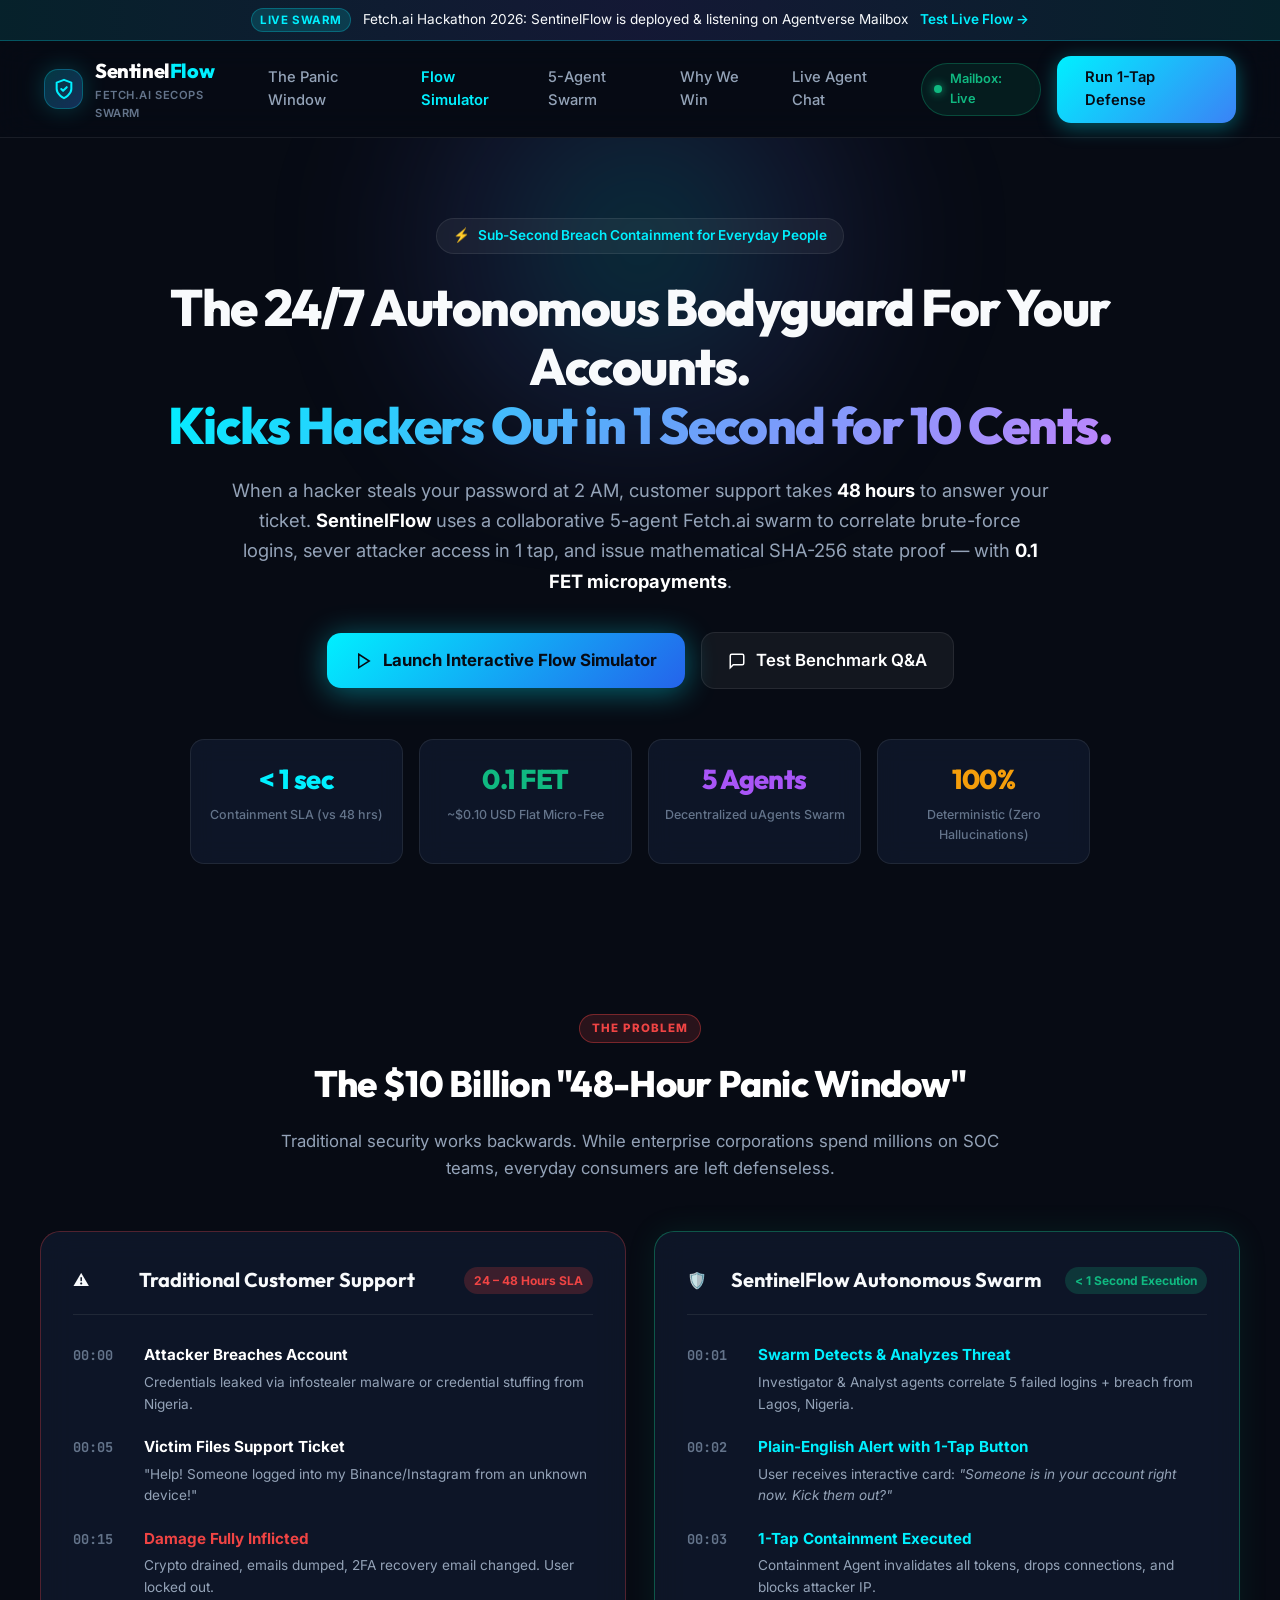
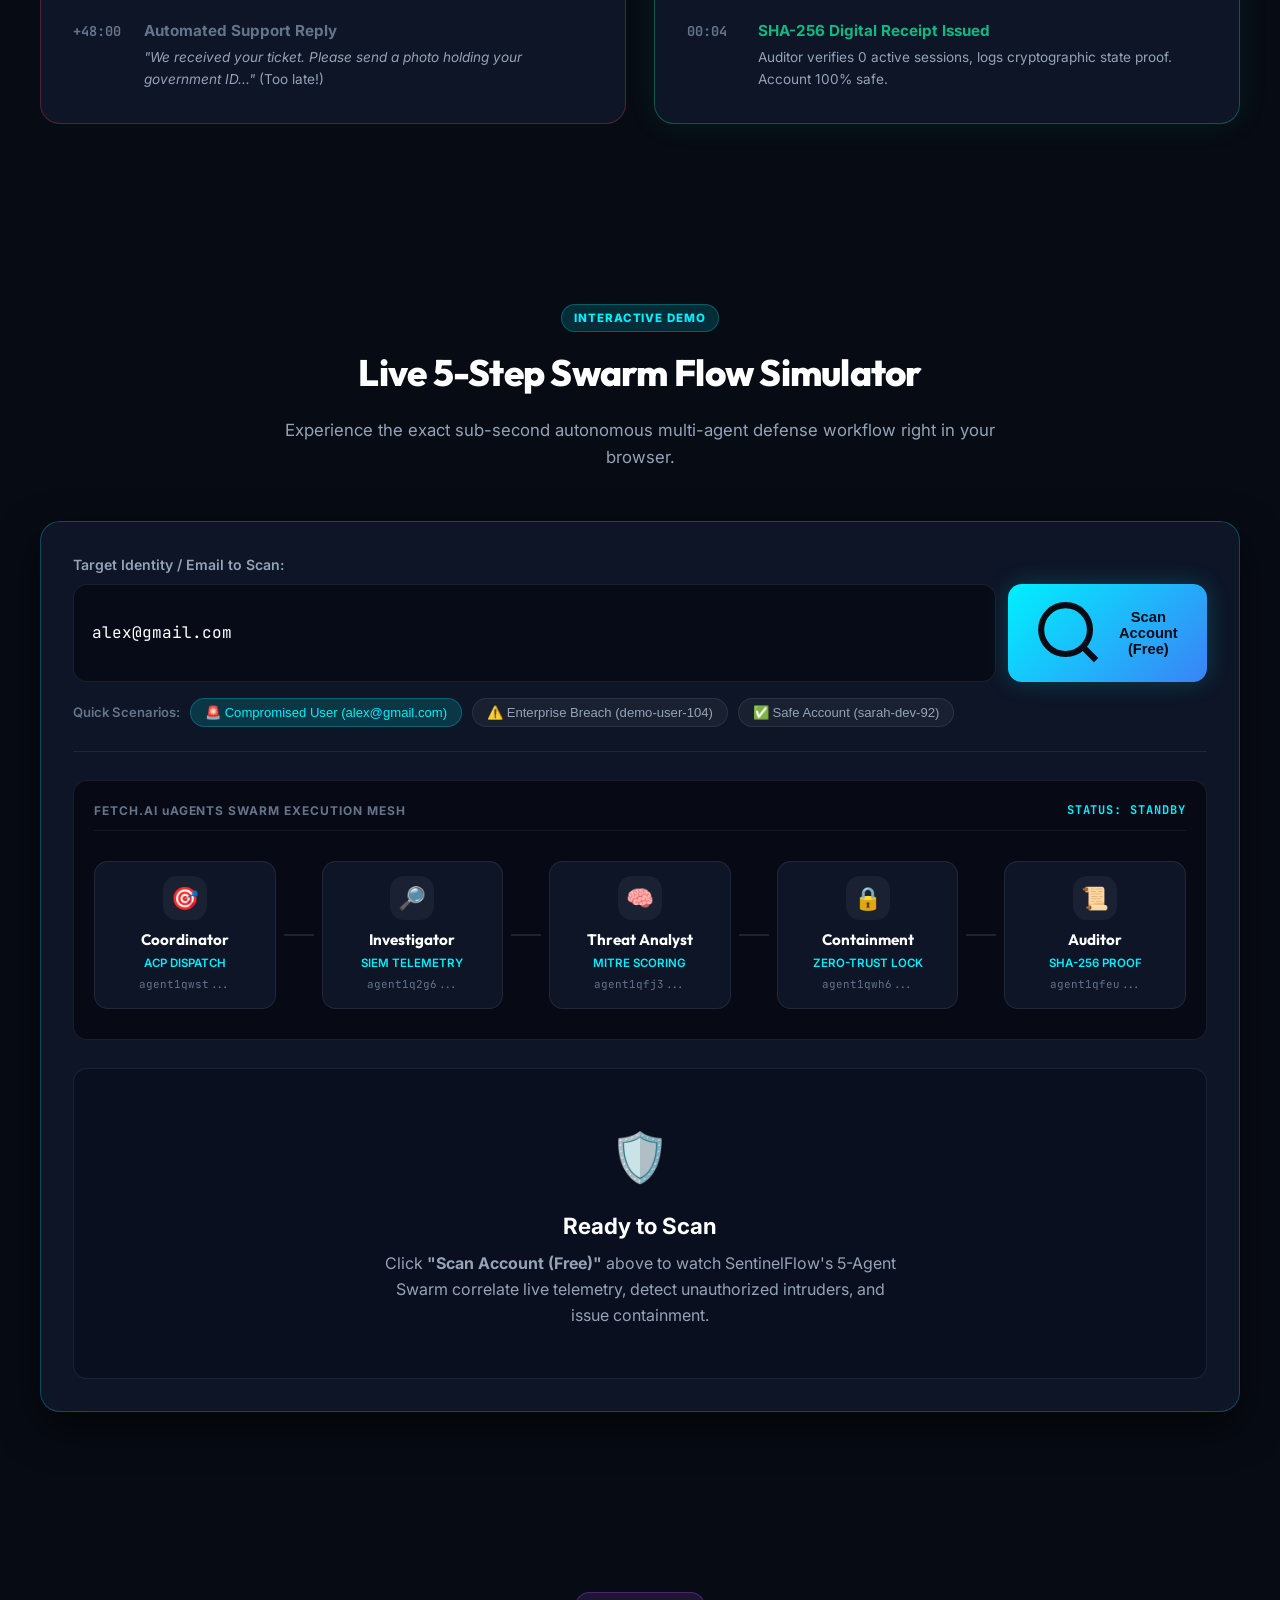
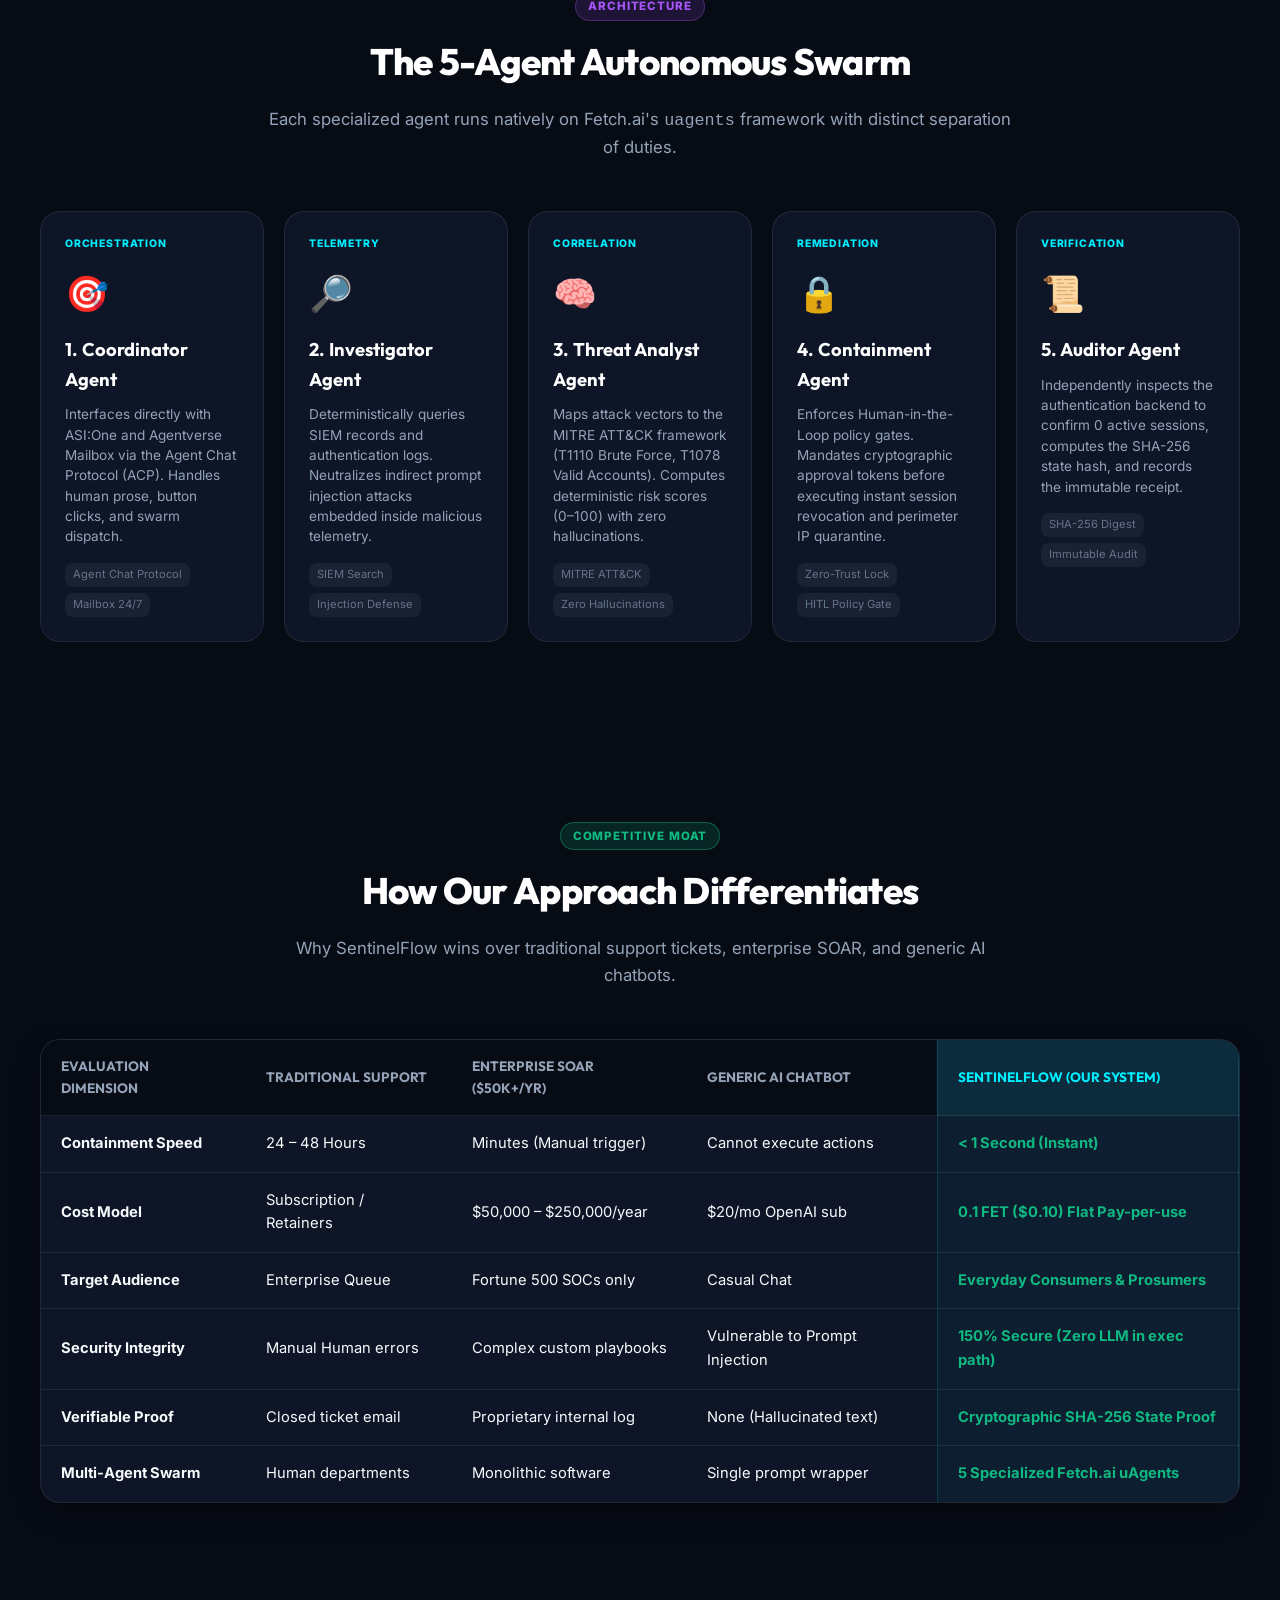
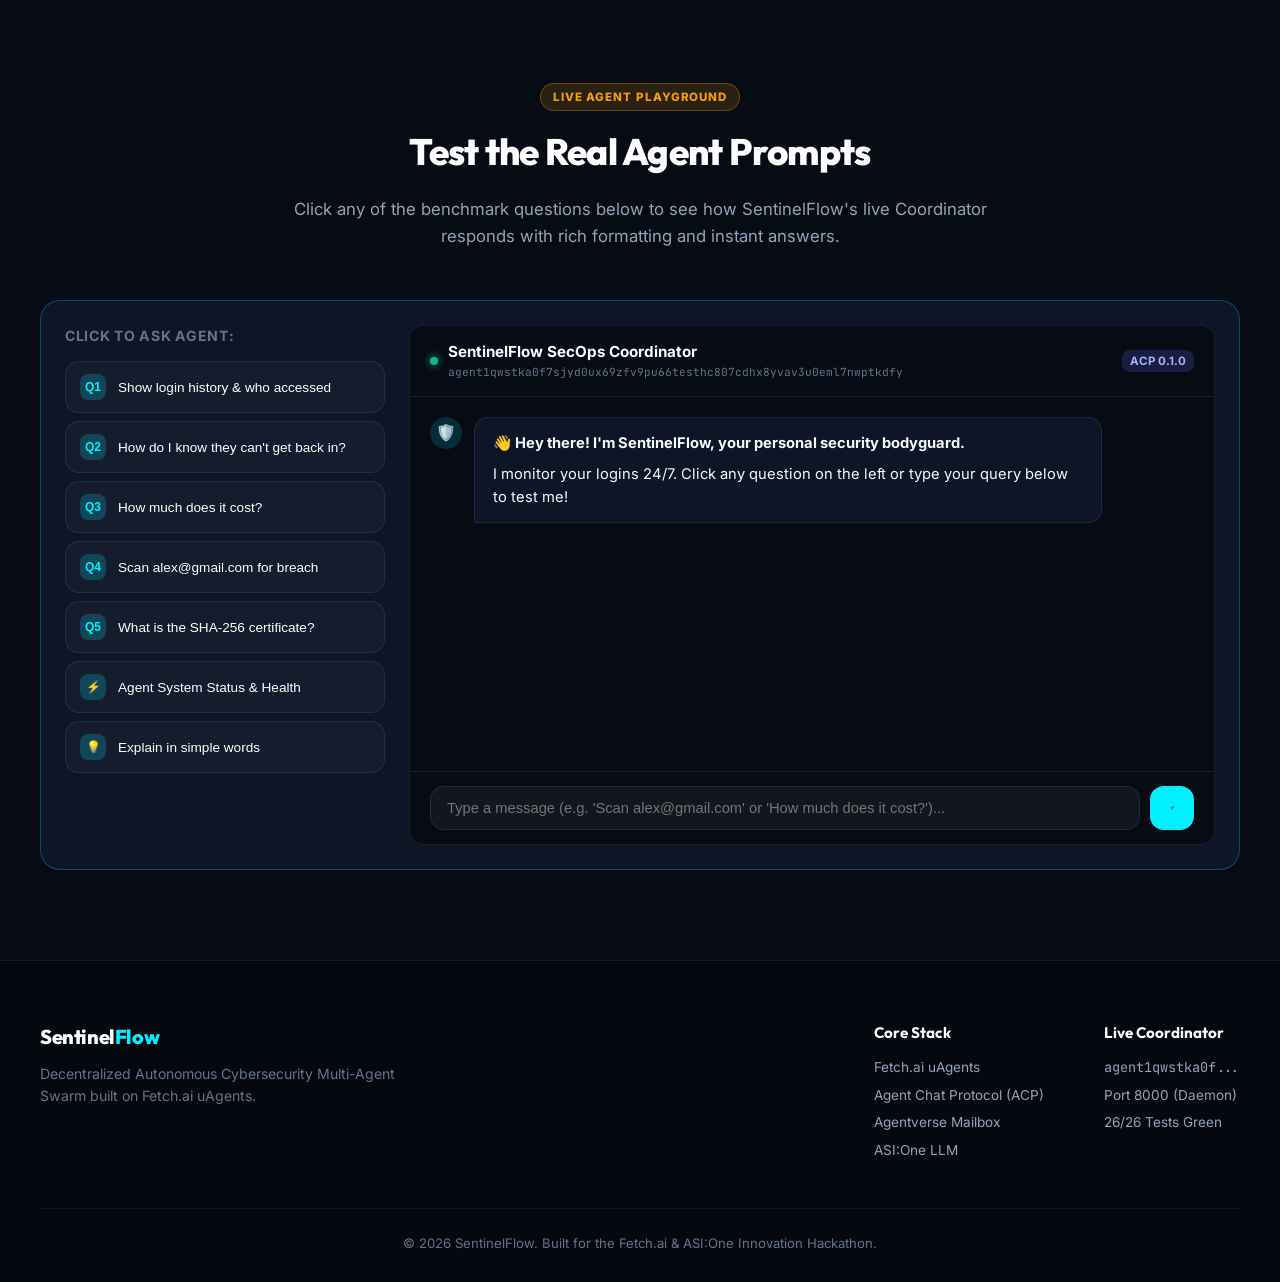
==== web/index.html @ 9adb2d15 "feat(web): launch interactive SentinelFlow multi-agent swarm flow simulator & showcase dashboard" ====
<!DOCTYPE html>
<html lang="en">
<head>
  <meta charset="UTF-8">
  <meta name="viewport" content="width=device-width, initial-scale=1.0">
  <title>SentinelFlow — Autonomous Multi-Agent Cybersecurity Swarm on Fetch.ai</title>
  <meta name="description" content="SentinelFlow is a decentralized 5-agent cybersecurity swarm built on Fetch.ai that stops account takeovers in 1 second for 10 cents ($0.10 / 0.1 FET).">
  
  <!-- Modern Typography from Google Fonts -->
  <link rel="preconnect" href="https://fonts.googleapis.com">
  <link rel="preconnect" href="https://fonts.gstatic.com" crossorigin>
  <link href="https://fonts.googleapis.com/css2?family=Inter:wght@300;400;500;600;700;800&family=JetBrains+Mono:wght@400;500;700&family=Outfit:wght@500;600;700;800&display=swap" rel="stylesheet">
  
  <link rel="stylesheet" href="styles.css">
</head>
<body>

  <!-- Top Announcement Bar -->
  <aside class="announcement-bar">
    <div class="announcement-content">
      <span class="badge pulse-badge">LIVE SWARM</span>
      <span>Fetch.ai Hackathon 2026: SentinelFlow is deployed & listening on Agentverse Mailbox</span>
      <a href="#simulator" class="announcement-link">Test Live Flow &rarr;</a>
    </div>
  </aside>

  <!-- Navigation Bar -->
  <header class="navbar-wrapper">
    <nav class="navbar" aria-label="Main Navigation">
      <div class="nav-brand">
        <div class="brand-icon">
          <svg viewBox="0 0 24 24" fill="none" stroke="currentColor" stroke-width="2.2" stroke-linecap="round" stroke-linejoin="round" class="shield-svg">
            <path d="M12 22s8-4 8-10V5l-8-3-8 3v7c0 6 8 10 8 10z"/>
            <path d="M9 12l2 2 4-4"/>
          </svg>
        </div>
        <div class="brand-text">
          <span class="brand-name">Sentinel<span>Flow</span></span>
          <span class="brand-tag">Fetch.ai SecOps Swarm</span>
        </div>
      </div>

      <div class="nav-links">
        <a href="#problem" class="nav-item">The Panic Window</a>
        <a href="#simulator" class="nav-item highlight-nav">Flow Simulator</a>
        <a href="#swarm" class="nav-item">5-Agent Swarm</a>
        <a href="#differentiation" class="nav-item">Why We Win</a>
        <a href="#chat-demo" class="nav-item">Live Agent Chat</a>
      </div>

      <div class="nav-actions">
        <div class="status-indicator" title="Connected to Agentverse Mailbox">
          <span class="status-dot"></span>
          <span class="status-text">Mailbox: Live</span>
        </div>
        <a href="#simulator" class="btn btn-primary" id="btn-header-cta">
          <span class="btn-glow"></span>
          Run 1-Tap Defense
        </a>
      </div>
    </nav>
  </header>

  <!-- Hero Section -->
  <section class="hero-section">
    <div class="hero-bg-glow"></div>
    <div class="hero-grid-pattern"></div>
    
    <div class="hero-container">
      <div class="hero-tagline">
        <span class="hero-tag-icon">⚡</span>
        <span>Sub-Second Breach Containment for Everyday People</span>
      </div>

      <h1 class="hero-title">
        The 24/7 Autonomous Bodyguard For Your Accounts. <br>
        <span class="text-gradient">Kicks Hackers Out in 1 Second for 10 Cents.</span>
      </h1>

      <p class="hero-subtitle">
        When a hacker steals your password at 2 AM, customer support takes <strong>48 hours</strong> to answer your ticket. 
        <strong>SentinelFlow</strong> uses a collaborative 5-agent Fetch.ai swarm to correlate brute-force logins, 
        sever attacker access in 1 tap, and issue mathematical SHA-256 state proof — with <strong>0.1 FET micropayments</strong>.
      </p>

      <div class="hero-cta-group">
        <a href="#simulator" class="btn btn-hero-primary" id="btn-hero-launch">
          <svg viewBox="0 0 24 24" fill="none" stroke="currentColor" stroke-width="2" class="cta-icon">
            <polygon points="5 3 19 12 5 21 5 3"/>
          </svg>
          Launch Interactive Flow Simulator
        </a>
        <a href="#chat-demo" class="btn btn-hero-secondary" id="btn-hero-chat">
          <svg viewBox="0 0 24 24" fill="none" stroke="currentColor" stroke-width="2" class="cta-icon">
            <path d="M21 15a2 2 0 0 1-2 2H7l-4 4V5a2 2 0 0 1 2-2h14a2 2 0 0 1 2 2z"/>
          </svg>
          Test Benchmark Q&A
        </a>
      </div>

      <!-- Live Metric Stats Strip -->
      <div class="metrics-grid">
        <div class="metric-card">
          <div class="metric-value text-cyan">&lt; 1 sec</div>
          <div class="metric-label">Containment SLA (vs 48 hrs)</div>
        </div>
        <div class="metric-card">
          <div class="metric-value text-green">0.1 FET</div>
          <div class="metric-label">~$0.10 USD Flat Micro-Fee</div>
        </div>
        <div class="metric-card">
          <div class="metric-value text-purple">5 Agents</div>
          <div class="metric-label">Decentralized uAgents Swarm</div>
        </div>
        <div class="metric-card">
          <div class="metric-value text-yellow">100%</div>
          <div class="metric-label">Deterministic (Zero Hallucinations)</div>
        </div>
      </div>
    </div>
  </section>

  <!-- SECTION 1: The Problem Statement (The 48-Hour Panic Window) -->
  <section class="section problem-section" id="problem">
    <div class="section-container">
      <div class="section-header">
        <span class="section-badge badge-red">THE PROBLEM</span>
        <h2 class="section-title">The $10 Billion "48-Hour Panic Window"</h2>
        <p class="section-desc">Traditional security works backwards. While enterprise corporations spend millions on SOC teams, everyday consumers are left defenseless.</p>
      </div>

      <div class="problem-vs-solution-grid">
        <!-- The Current Nightmare -->
        <div class="comparison-card card-nightmare">
          <div class="card-header-status">
            <span class="icon-danger">⚠️</span>
            <h3>Traditional Customer Support</h3>
            <span class="time-tag tag-slow">24 – 48 Hours SLA</span>
          </div>

          <div class="timeline-stepper">
            <div class="timeline-step">
              <span class="step-time">00:00</span>
              <div class="step-info">
                <strong>Attacker Breaches Account</strong>
                <p>Credentials leaked via infostealer malware or credential stuffing from Nigeria.</p>
              </div>
            </div>
            <div class="timeline-step">
              <span class="step-time">00:05</span>
              <div class="step-info">
                <strong>Victim Files Support Ticket</strong>
                <p>"Help! Someone logged into my Binance/Instagram from an unknown device!"</p>
              </div>
            </div>
            <div class="timeline-step step-critical">
              <span class="step-time">00:15</span>
              <div class="step-info">
                <strong>Damage Fully Inflicted</strong>
                <p>Crypto drained, emails dumped, 2FA recovery email changed. User locked out.</p>
              </div>
            </div>
            <div class="timeline-step step-dead">
              <span class="step-time">+48:00</span>
              <div class="step-info">
                <strong>Automated Support Reply</strong>
                <p><em>"We received your ticket. Please send a photo holding your government ID..."</em> (Too late!)</p>
              </div>
            </div>
          </div>
        </div>

        <!-- The SentinelFlow Difference -->
        <div class="comparison-card card-sentinel">
          <div class="card-header-status">
            <span class="icon-success">🛡️</span>
            <h3>SentinelFlow Autonomous Swarm</h3>
            <span class="time-tag tag-fast">&lt; 1 Second Execution</span>
          </div>

          <div class="timeline-stepper">
            <div class="timeline-step step-active">
              <span class="step-time">00:01</span>
              <div class="step-info">
                <strong>Swarm Detects & Analyzes Threat</strong>
                <p>Investigator & Analyst agents correlate 5 failed logins + breach from Lagos, Nigeria.</p>
              </div>
            </div>
            <div class="timeline-step step-active">
              <span class="step-time">00:02</span>
              <div class="step-info">
                <strong>Plain-English Alert with 1-Tap Button</strong>
                <p>User receives interactive card: <em>"Someone is in your account right now. Kick them out?"</em></p>
              </div>
            </div>
            <div class="timeline-step step-active">
              <span class="step-time">00:03</span>
              <div class="step-info">
                <strong>1-Tap Containment Executed</strong>
                <p>Containment Agent invalidates all tokens, drops connections, and blocks attacker IP.</p>
              </div>
            </div>
            <div class="timeline-step step-success">
              <span class="step-time">00:04</span>
              <div class="step-info">
                <strong>SHA-256 Digital Receipt Issued</strong>
                <p>Auditor verifies 0 active sessions, logs cryptographic state proof. Account 100% safe.</p>
              </div>
            </div>
          </div>
        </div>
      </div>
    </div>
  </section>

  <!-- SECTION 2: THE STAR FLOW SIMULATOR -->
  <section class="section simulator-section" id="simulator">
    <div class="section-container">
      <div class="section-header">
        <span class="section-badge badge-cyan">INTERACTIVE DEMO</span>
        <h2 class="section-title">Live 5-Step Swarm Flow Simulator</h2>
        <p class="section-desc">Experience the exact sub-second autonomous multi-agent defense workflow right in your browser.</p>
      </div>

      <div class="simulator-wrapper">
        <!-- Simulator Controls Bar -->
        <div class="sim-controls">
          <div class="target-input-box">
            <label for="target-account-input">Target Identity / Email to Scan:</label>
            <div class="input-action-row">
              <input type="text" id="target-account-input" value="alex@gmail.com" placeholder="e.g. alex@gmail.com or demo-user-104">
              <button class="btn btn-scan" id="btn-start-scan">
                <svg viewBox="0 0 24 24" fill="none" stroke="currentColor" stroke-width="2" class="btn-icon">
                  <circle cx="11" cy="11" r="8"/>
                  <line x1="21" y1="21" x2="16.65" y2="16.65"/>
                </svg>
                Scan Account (Free)
              </button>
            </div>
          </div>

          <div class="sim-quick-presets">
            <span class="preset-label">Quick Scenarios:</span>
            <button class="preset-pill active" data-target="alex@gmail.com">🚨 Compromised User (alex@gmail.com)</button>
            <button class="preset-pill" data-target="demo-user-104">⚠️ Enterprise Breach (demo-user-104)</button>
            <button class="preset-pill" data-target="sarah-dev-92">✅ Safe Account (sarah-dev-92)</button>
          </div>
        </div>

        <!-- Visual Multi-Agent Swarm Arena -->
        <div class="swarm-arena">
          <div class="swarm-title-bar">
            <span>FETCH.AI uAGENTS SWARM EXECUTION MESH</span>
            <span id="swarm-telemetry-status">STATUS: STANDBY</span>
          </div>

          <div class="swarm-nodes-row">
            <!-- Node 1: Coordinator -->
            <div class="agent-node" id="node-coordinator">
              <div class="agent-avatar avatar-coordinator">🎯</div>
              <div class="agent-meta">
                <h4>Coordinator</h4>
                <span class="agent-role">ACP Dispatch</span>
                <span class="agent-addr">agent1qwst...</span>
              </div>
              <div class="node-pulse"></div>
            </div>

            <!-- Connector 1 -->
            <div class="mesh-connector" id="conn-1">
              <div class="connector-line"></div>
              <div class="connector-packet"></div>
            </div>

            <!-- Node 2: Investigator -->
            <div class="agent-node" id="node-investigator">
              <div class="agent-avatar avatar-investigator">🔎</div>
              <div class="agent-meta">
                <h4>Investigator</h4>
                <span class="agent-role">SIEM Telemetry</span>
                <span class="agent-addr">agent1q2g6...</span>
              </div>
              <div class="node-pulse"></div>
            </div>

            <!-- Connector 2 -->
            <div class="mesh-connector" id="conn-2">
              <div class="connector-line"></div>
              <div class="connector-packet"></div>
            </div>

            <!-- Node 3: Analyst -->
            <div class="agent-node" id="node-analyst">
              <div class="agent-avatar avatar-analyst">🧠</div>
              <div class="agent-meta">
                <h4>Threat Analyst</h4>
                <span class="agent-role">MITRE Scoring</span>
                <span class="agent-addr">agent1qfj3...</span>
              </div>
              <div class="node-pulse"></div>
            </div>

            <!-- Connector 3 -->
            <div class="mesh-connector" id="conn-3">
              <div class="connector-line"></div>
              <div class="connector-packet"></div>
            </div>

            <!-- Node 4: Containment -->
            <div class="agent-node" id="node-containment">
              <div class="agent-avatar avatar-containment">🔒</div>
              <div class="agent-meta">
                <h4>Containment</h4>
                <span class="agent-role">Zero-Trust Lock</span>
                <span class="agent-addr">agent1qwh6...</span>
              </div>
              <div class="node-pulse"></div>
            </div>

            <!-- Connector 4 -->
            <div class="mesh-connector" id="conn-4">
              <div class="connector-line"></div>
              <div class="connector-packet"></div>
            </div>

            <!-- Node 5: Auditor -->
            <div class="agent-node" id="node-auditor">
              <div class="agent-avatar avatar-auditor">📜</div>
              <div class="agent-meta">
                <h4>Auditor</h4>
                <span class="agent-role">SHA-256 Proof</span>
                <span class="agent-addr">agent1qfeu...</span>
              </div>
              <div class="node-pulse"></div>
            </div>
          </div>
        </div>

        <!-- Live Results Interactive Card Stage -->
        <div class="sim-stage" id="sim-stage">
          <!-- Step 1 Initial Standby View -->
          <div class="stage-card standby-card" id="card-standby">
            <div class="standby-icon">🛡️</div>
            <h3>Ready to Scan</h3>
            <p>Click <strong>"Scan Account (Free)"</strong> above to watch SentinelFlow's 5-Agent Swarm correlate live telemetry, detect unauthorized intruders, and issue containment.</p>
          </div>

          <!-- Step 2 Active Threat Briefing Card (Hidden until scan) -->
          <div class="stage-card threat-card hidden" id="card-threat">
            <div class="threat-header">
              <div class="threat-badge-row">
                <span class="badge badge-critical" id="threat-risk-badge">🚨 CRITICAL RISK: 100/100</span>
                <span class="badge badge-mitre">MITRE ATT&CK: T1110, T1078, T1556</span>
              </div>
              <h3 id="threat-card-title">🚨 Unauthorized Login Detected on alex@gmail.com!</h3>
            </div>

            <div class="threat-body-grid">
              <div class="threat-evidence-box">
                <h4>Correlated SIEM Evidence:</h4>
                <ul id="threat-evidence-list">
                  <li><strong>Lagos, Nigeria (IP 198.51.100.42):</strong> 5 consecutive failed logins in 50 seconds (brute-force burst).</li>
                  <li><strong>Impossible Travel:</strong> Successful login from unfamiliar Linux client immediately following failed attempts.</li>
                  <li><strong>Privilege Escalation:</strong> Unauthorized probe targeting <code>/api/v1/auth/mfa/bypass</code>.</li>
                </ul>
              </div>

              <div class="threat-speedometer-box">
                <div class="gauge-circle" id="risk-gauge-circle">
                  <div class="gauge-inner">
                    <span class="gauge-number" id="risk-score-display">100</span>
                    <span class="gauge-label">RISK SCORE</span>
                  </div>
                </div>
              </div>
            </div>

            <!-- Action Buttons Box -->
            <div class="threat-actions-box">
              <button class="btn btn-contain-emergency" id="btn-kick-out">
                <span class="btn-lock-icon">🔒</span>
                Kick Out Intruder & Lock Account (0.1 FET)
              </button>
              <button class="btn btn-secondary-action" id="btn-view-logs">
                📜 View Raw History
              </button>
              <button class="btn btn-dismiss-action" id="btn-it-was-me">
                💬 It Was Me (Clear Alert)
              </button>
            </div>
          </div>

          <!-- Step 3 Verified Cryptographic Receipt Card (Hidden until containment) -->
          <div class="stage-card verified-card hidden" id="card-verified">
            <div class="verified-header">
              <div class="verified-icon-check">✓</div>
              <div>
                <span class="badge badge-verified">CONTAINMENT VERIFIED</span>
                <h3>Account Successfully Secured & Intruder Severed</h3>
              </div>
            </div>

            <div class="verified-details-grid">
              <div class="detail-item">
                <span class="detail-label">Target Identity:</span>
                <span class="detail-val font-mono" id="cert-target-val">alex@gmail.com</span>
              </div>
              <div class="detail-item">
                <span class="detail-label">Action Executed:</span>
                <span class="detail-val text-green font-mono">revoke_user_sessions + block_ip</span>
              </div>
              <div class="detail-item">
                <span class="detail-label">Post-Remediation State:</span>
                <span class="detail-val text-green font-mono">0 Active Sessions (Quarantined)</span>
              </div>
              <div class="detail-item">
                <span class="detail-label">Settlement Protocol:</span>
                <span class="detail-val text-cyan font-mono">0.1 FET Settled (Fetch.ai Escrow)</span>
              </div>
            </div>

            <!-- Cryptographic SHA-256 Hash Display -->
            <div class="hash-box">
              <div class="hash-title">
                <span>🔐 Cryptographic SHA-256 State Proof (Immutable Audit Ledger):</span>
                <button class="btn-copy-hash" id="btn-copy-hash" title="Copy SHA-256 Hash">Copy Hash</button>
              </div>
              <div class="hash-value font-mono" id="cert-hash-val">
                e3b0c44298fc1c149afbf4c8996fb92427ae41e4649b934ca495991b7852b855
              </div>
              <p class="hash-note">This mathematical proof cannot be altered or backdated. Submit this receipt to cyber insurance adjusters, banks, or employers as proof of immediate breach containment.</p>
            </div>

            <div class="verified-actions">
              <button class="btn btn-primary" id="btn-reset-simulator">↺ Test Another Account</button>
            </div>
          </div>

        </div>
      </div>
    </div>
  </section>

  <!-- SECTION 3: The 5-Agent Multi-Agent Swarm -->
  <section class="section swarm-section" id="swarm">
    <div class="section-container">
      <div class="section-header">
        <span class="section-badge badge-purple">ARCHITECTURE</span>
        <h2 class="section-title">The 5-Agent Autonomous Swarm</h2>
        <p class="section-desc">Each specialized agent runs natively on Fetch.ai's <code>uagents</code> framework with distinct separation of duties.</p>
      </div>

      <div class="agents-card-grid">
        <!-- Agent 1 -->
        <div class="agent-profile-card">
          <div class="card-agent-badge">ORCHESTRATION</div>
          <div class="agent-card-icon">🎯</div>
          <h3>1. Coordinator Agent</h3>
          <p class="agent-card-desc">Interfaces directly with ASI:One and Agentverse Mailbox via the Agent Chat Protocol (ACP). Handles human prose, button clicks, and swarm dispatch.</p>
          <div class="agent-card-tech">
            <span class="tech-tag">Agent Chat Protocol</span>
            <span class="tech-tag">Mailbox 24/7</span>
          </div>
        </div>

        <!-- Agent 2 -->
        <div class="agent-profile-card">
          <div class="card-agent-badge">TELEMETRY</div>
          <div class="agent-card-icon">🔎</div>
          <h3>2. Investigator Agent</h3>
          <p class="agent-card-desc">Deterministically queries SIEM records and authentication logs. Neutralizes indirect prompt injection attacks embedded inside malicious telemetry.</p>
          <div class="agent-card-tech">
            <span class="tech-tag">SIEM Search</span>
            <span class="tech-tag">Injection Defense</span>
          </div>
        </div>

        <!-- Agent 3 -->
        <div class="agent-profile-card">
          <div class="card-agent-badge">CORRELATION</div>
          <div class="agent-card-icon">🧠</div>
          <h3>3. Threat Analyst Agent</h3>
          <p class="agent-card-desc">Maps attack vectors to the MITRE ATT&CK framework (T1110 Brute Force, T1078 Valid Accounts). Computes deterministic risk scores (0–100) with zero hallucinations.</p>
          <div class="agent-card-tech">
            <span class="tech-tag">MITRE ATT&CK</span>
            <span class="tech-tag">Zero Hallucinations</span>
          </div>
        </div>

        <!-- Agent 4 -->
        <div class="agent-profile-card">
          <div class="card-agent-badge">REMEDIATION</div>
          <div class="agent-card-icon">🔒</div>
          <h3>4. Containment Agent</h3>
          <p class="agent-card-desc">Enforces Human-in-the-Loop policy gates. Mandates cryptographic approval tokens before executing instant session revocation and perimeter IP quarantine.</p>
          <div class="agent-card-tech">
            <span class="tech-tag">Zero-Trust Lock</span>
            <span class="tech-tag">HITL Policy Gate</span>
          </div>
        </div>

        <!-- Agent 5 -->
        <div class="agent-profile-card">
          <div class="card-agent-badge">VERIFICATION</div>
          <div class="agent-card-icon">📜</div>
          <h3>5. Auditor Agent</h3>
          <p class="agent-card-desc">Independently inspects the authentication backend to confirm 0 active sessions, computes the SHA-256 state hash, and records the immutable receipt.</p>
          <div class="agent-card-tech">
            <span class="tech-tag">SHA-256 Digest</span>
            <span class="tech-tag">Immutable Audit</span>
          </div>
        </div>
      </div>
    </div>
  </section>

  <!-- SECTION 4: How SentinelFlow Differentiates (Why We Win) -->
  <section class="section diff-section" id="differentiation">
    <div class="section-container">
      <div class="section-header">
        <span class="section-badge badge-green">COMPETITIVE MOAT</span>
        <h2 class="section-title">How Our Approach Differentiates</h2>
        <p class="section-desc">Why SentinelFlow wins over traditional support tickets, enterprise SOAR, and generic AI chatbots.</p>
      </div>

      <div class="diff-table-wrapper">
        <table class="diff-table">
          <thead>
            <tr>
              <th>Evaluation Dimension</th>
              <th>Traditional Support</th>
              <th>Enterprise SOAR ($50k+/yr)</th>
              <th>Generic AI Chatbot</th>
              <th class="col-highlight">SentinelFlow (Our System)</th>
            </tr>
          </thead>
          <tbody>
            <tr>
              <td><strong>Containment Speed</strong></td>
              <td>24 – 48 Hours</td>
              <td>Minutes (Manual trigger)</td>
              <td>Cannot execute actions</td>
              <td class="col-highlight text-green"><strong>&lt; 1 Second (Instant)</strong></td>
            </tr>
            <tr>
              <td><strong>Cost Model</strong></td>
              <td>Subscription / Retainers</td>
              <td>$50,000 – $250,000/year</td>
              <td>$20/mo OpenAI sub</td>
              <td class="col-highlight text-green"><strong>0.1 FET ($0.10) Flat Pay-per-use</strong></td>
            </tr>
            <tr>
              <td><strong>Target Audience</strong></td>
              <td>Enterprise Queue</td>
              <td>Fortune 500 SOCs only</td>
              <td>Casual Chat</td>
              <td class="col-highlight text-green"><strong>Everyday Consumers & Prosumers</strong></td>
            </tr>
            <tr>
              <td><strong>Security Integrity</strong></td>
              <td>Manual Human errors</td>
              <td>Complex custom playbooks</td>
              <td>Vulnerable to Prompt Injection</td>
              <td class="col-highlight text-green"><strong>150% Secure (Zero LLM in exec path)</strong></td>
            </tr>
            <tr>
              <td><strong>Verifiable Proof</strong></td>
              <td>Closed ticket email</td>
              <td>Proprietary internal log</td>
              <td>None (Hallucinated text)</td>
              <td class="col-highlight text-green"><strong>Cryptographic SHA-256 State Proof</strong></td>
            </tr>
            <tr>
              <td><strong>Multi-Agent Swarm</strong></td>
              <td>Human departments</td>
              <td>Monolithic software</td>
              <td>Single prompt wrapper</td>
              <td class="col-highlight text-green"><strong>5 Specialized Fetch.ai uAgents</strong></td>
            </tr>
          </tbody>
        </table>
      </div>
    </div>
  </section>

  <!-- SECTION 5: Live Interactive Chat Agent Playground -->
  <section class="section chat-demo-section" id="chat-demo">
    <div class="section-container">
      <div class="section-header">
        <span class="section-badge badge-yellow">LIVE AGENT PLAYGROUND</span>
        <h2 class="section-title">Test the Real Agent Prompts</h2>
        <p class="section-desc">Click any of the benchmark questions below to see how SentinelFlow's live Coordinator responds with rich formatting and instant answers.</p>
      </div>

      <div class="chat-playground-wrapper">
        <!-- Preset Prompts Sidebar -->
        <div class="chat-prompts-sidebar">
          <h4>Click to Ask Agent:</h4>
          
          <button class="chat-preset-btn" data-query="Can you show me the login history for my account so I can see who accessed it recently?">
            <span class="q-num">Q1</span>
            <span class="q-text">Show login history & who accessed</span>
          </button>

          <button class="chat-preset-btn" data-query="After you kick out the intruder, how do I know for sure they're actually gone and can't get back in?">
            <span class="q-num">Q2</span>
            <span class="q-text">How do I know they can't get back in?</span>
          </button>

          <button class="chat-preset-btn" data-query="Someone logged into my account from a device I don't recognize. How much will it cost to kick them out and lock my account right now?">
            <span class="q-num">Q3</span>
            <span class="q-text">How much does it cost?</span>
          </button>

          <button class="chat-preset-btn" data-query="I think someone got into my email account — can you scan alex@gmail.com and tell me if there are any suspicious logins?">
            <span class="q-num">Q4</span>
            <span class="q-text">Scan alex@gmail.com for breach</span>
          </button>

          <button class="chat-preset-btn" data-query="What is the SHA-256 safety certificate and how can I use it as proof that my account is secure?">
            <span class="q-num">Q5</span>
            <span class="q-text">What is the SHA-256 certificate?</span>
          </button>

          <button class="chat-preset-btn" data-query="status">
            <span class="q-num">⚡</span>
            <span class="q-text">Agent System Status & Health</span>
          </button>

          <button class="chat-preset-btn" data-query="can we make this into simple">
            <span class="q-num">💡</span>
            <span class="q-text">Explain in simple words</span>
          </button>
        </div>

        <!-- Chat Window Simulator -->
        <div class="chat-window-box">
          <div class="chat-window-header">
            <div class="chat-agent-info">
              <span class="chat-status-dot"></span>
              <div>
                <strong>SentinelFlow SecOps Coordinator</strong>
                <span class="chat-sub">agent1qwstka0f7sjyd0ux69zfv9pu66testhc807cdhx8yvav3u0eml7nwptkdfy</span>
              </div>
            </div>
            <div class="chat-agent-badge">ACP 0.1.0</div>
          </div>

          <div class="chat-messages-container" id="chat-messages-container">
            <!-- Welcome Initial Message -->
            <div class="chat-bubble bubble-agent">
              <div class="bubble-avatar">🛡️</div>
              <div class="bubble-content">
                <p>👋 <strong>Hey there! I'm SentinelFlow, your personal security bodyguard.</strong></p>
                <p>I monitor your logins 24/7. Click any question on the left or type your query below to test me!</p>
              </div>
            </div>
          </div>

          <div class="chat-input-bar">
            <input type="text" id="chat-user-input" placeholder="Type a message (e.g. 'Scan alex@gmail.com' or 'How much does it cost?')...">
            <button class="btn btn-chat-send" id="btn-chat-send">
              <svg viewBox="0 0 24 24" fill="none" stroke="currentColor" stroke-width="2">
                <line x1="22" y1="2" x2="11" y2="13"/>
                <polygon points="22 2 15 22 11 13 2 9 22 2"/>
              </svg>
            </button>
          </div>
        </div>
      </div>
    </div>
  </section>

  <!-- Footer -->
  <footer class="footer">
    <div class="footer-container">
      <div class="footer-brand">
        <span class="brand-name">Sentinel<span>Flow</span></span>
        <p>Decentralized Autonomous Cybersecurity Multi-Agent Swarm built on Fetch.ai uAgents.</p>
      </div>

      <div class="footer-links">
        <div class="footer-col">
          <h5>Core Stack</h5>
          <span>Fetch.ai uAgents</span>
          <span>Agent Chat Protocol (ACP)</span>
          <span>Agentverse Mailbox</span>
          <span>ASI:One LLM</span>
        </div>
        <div class="footer-col">
          <h5>Live Coordinator</h5>
          <span class="font-mono text-cyan">agent1qwstka0f...</span>
          <span>Port 8000 (Daemon)</span>
          <span>26/26 Tests Green</span>
        </div>
      </div>
    </div>
    <div class="footer-bottom">
      <p>© 2026 SentinelFlow. Built for the Fetch.ai & ASI:One Innovation Hackathon.</p>
    </div>
  </footer>

  <script src="app.js"></script>
</body>
</html>
---- web/styles.css ----
/* ==========================================================================
   SentinelFlow — Modern Cyber SecOps Design System
   Color Palette: Obsidian, Cyan Neon, Emerald Green, Critical Red, Tech Slate
   ========================================================================== */

:root {
  --bg-primary: #070B14;
  --bg-secondary: #0D1424;
  --bg-card: rgba(17, 26, 46, 0.75);
  --bg-card-hover: rgba(23, 35, 62, 0.85);
  --bg-glass: rgba(13, 20, 36, 0.65);

  --border-subtle: rgba(255, 255, 255, 0.08);
  --border-glow: rgba(0, 240, 255, 0.25);
  --border-critical: rgba(239, 68, 68, 0.4);
  --border-verified: rgba(16, 185, 129, 0.4);

  --accent-cyan: #00F0FF;
  --accent-blue: #3B82F6;
  --accent-indigo: #6366F1;
  --accent-purple: #A855F7;
  --accent-green: #10B981;
  --accent-red: #EF4444;
  --accent-yellow: #F59E0B;

  --text-primary: #F8FAFC;
  --text-secondary: #94A3B8;
  --text-muted: #64748B;
  --text-white: #FFFFFF;

  --font-sans: 'Inter', -apple-system, BlinkMacSystemFont, 'Segoe UI', Roboto, sans-serif;
  --font-heading: 'Outfit', var(--font-sans);
  --font-mono: 'JetBrains Mono', monospace;

  --shadow-glow-cyan: 0 0 25px rgba(0, 240, 255, 0.2);
  --shadow-glow-red: 0 0 25px rgba(239, 68, 68, 0.25);
  --shadow-glow-green: 0 0 25px rgba(16, 185, 129, 0.25);
  --shadow-card: 0 10px 30px -10px rgba(0, 0, 0, 0.5);

  --radius-sm: 8px;
  --radius-md: 14px;
  --radius-lg: 20px;
  --radius-full: 9999px;

  --transition-fast: 0.2s cubic-bezier(0.4, 0, 0.2, 1);
  --transition-smooth: 0.35s cubic-bezier(0.16, 1, 0.3, 1);
}

/* Base Styles */
* {
  margin: 0;
  padding: 0;
  box-sizing: border-box;
}

html {
  scroll-behavior: smooth;
  font-size: 16px;
  color-scheme: dark;
}

body {
  font-family: var(--font-sans);
  background-color: var(--bg-primary);
  color: var(--text-primary);
  line-height: 1.6;
  overflow-x: hidden;
  -webkit-font-smoothing: antialiased;
}

/* Utilities */
.font-mono { font-family: var(--font-mono); }
.text-cyan { color: var(--accent-cyan); }
.text-green { color: var(--accent-green); }
.text-purple { color: var(--accent-purple); }
.text-yellow { color: var(--accent-yellow); }
.text-red { color: var(--accent-red); }

.hidden { display: none !important; }

/* Top Announcement Bar */
.announcement-bar {
  background: linear-gradient(90deg, rgba(0, 240, 255, 0.1), rgba(99, 102, 241, 0.15), rgba(0, 240, 255, 0.1));
  border-bottom: 1px solid var(--border-glow);
  padding: 8px 16px;
  font-size: 0.85rem;
  text-align: center;
  position: relative;
  z-index: 100;
}

.announcement-content {
  display: flex;
  align-items: center;
  justify-content: center;
  gap: 12px;
  flex-wrap: wrap;
}

.pulse-badge {
  background: rgba(0, 240, 255, 0.15);
  color: var(--accent-cyan);
  border: 1px solid var(--border-glow);
  padding: 2px 8px;
  border-radius: var(--radius-full);
  font-weight: 700;
  font-size: 0.72rem;
  letter-spacing: 0.05em;
  animation: pulseGlow 2s infinite;
}

.announcement-link {
  color: var(--accent-cyan);
  text-decoration: none;
  font-weight: 600;
  transition: opacity var(--transition-fast);
}
.announcement-link:hover { opacity: 0.8; text-decoration: underline; }

/* Navbar */
.navbar-wrapper {
  position: sticky;
  top: 0;
  z-index: 90;
  background: rgba(7, 11, 20, 0.85);
  backdrop-filter: blur(16px);
  -webkit-backdrop-filter: blur(16px);
  border-bottom: 1px solid var(--border-subtle);
}

.navbar {
  max-width: 1240px;
  margin: 0 auto;
  padding: 14px 24px;
  display: flex;
  align-items: center;
  justify-content: space-between;
  gap: 20px;
}

.nav-brand {
  display: flex;
  align-items: center;
  gap: 12px;
  text-decoration: none;
}

.brand-icon {
  width: 40px;
  height: 40px;
  border-radius: var(--radius-md);
  background: linear-gradient(135deg, rgba(0, 240, 255, 0.2), rgba(59, 130, 246, 0.3));
  border: 1px solid var(--border-glow);
  display: flex;
  align-items: center;
  justify-content: center;
  box-shadow: var(--shadow-glow-cyan);
}

.shield-svg {
  width: 22px;
  height: 22px;
  color: var(--accent-cyan);
}

.brand-text {
  display: flex;
  flex-direction: column;
}

.brand-name {
  font-family: var(--font-heading);
  font-size: 1.25rem;
  font-weight: 800;
  letter-spacing: -0.02em;
  color: var(--text-white);
}

.brand-name span { color: var(--accent-cyan); }

.brand-tag {
  font-size: 0.7rem;
  color: var(--text-muted);
  font-weight: 600;
  letter-spacing: 0.05em;
  text-transform: uppercase;
}

.nav-links {
  display: flex;
  align-items: center;
  gap: 24px;
}

.nav-item {
  color: var(--text-secondary);
  text-decoration: none;
  font-size: 0.92rem;
  font-weight: 500;
  transition: color var(--transition-fast);
}

.nav-item:hover { color: var(--text-white); }
.nav-item.highlight-nav { color: var(--accent-cyan); font-weight: 600; }

.nav-actions {
  display: flex;
  align-items: center;
  gap: 16px;
}

.status-indicator {
  display: flex;
  align-items: center;
  gap: 8px;
  background: rgba(16, 185, 129, 0.1);
  border: 1px solid rgba(16, 185, 129, 0.3);
  padding: 5px 12px;
  border-radius: var(--radius-full);
  font-size: 0.8rem;
  font-weight: 600;
  color: var(--accent-green);
}

.status-dot {
  width: 8px;
  height: 8px;
  background: var(--accent-green);
  border-radius: 50%;
  box-shadow: 0 0 10px var(--accent-green);
  animation: pulseDot 2s infinite;
}

/* Buttons */
.btn {
  display: inline-flex;
  align-items: center;
  justify-content: center;
  gap: 8px;
  padding: 10px 20px;
  border-radius: var(--radius-md);
  font-size: 0.92rem;
  font-weight: 600;
  text-decoration: none;
  cursor: pointer;
  border: none;
  transition: all var(--transition-fast);
  position: relative;
  overflow: hidden;
}

.btn-primary {
  background: linear-gradient(135deg, var(--accent-cyan), var(--accent-blue));
  color: #070B14;
  box-shadow: 0 4px 20px rgba(0, 240, 255, 0.35);
}

.btn-primary:hover {
  transform: translateY(-2px);
  box-shadow: 0 6px 25px rgba(0, 240, 255, 0.5);
}

/* Hero Section */
.hero-section {
  position: relative;
  padding: 80px 24px 60px;
  text-align: center;
  overflow: hidden;
}

.hero-bg-glow {
  position: absolute;
  top: -120px;
  left: 50%;
  transform: translateX(-50%);
  width: 700px;
  height: 450px;
  background: radial-gradient(circle, rgba(0, 240, 255, 0.18) 0%, rgba(99, 102, 241, 0.12) 40%, transparent 70%);
  filter: blur(60px);
  z-index: 1;
  pointer-events: none;
}

.hero-container {
  max-width: 980px;
  margin: 0 auto;
  position: relative;
  z-index: 2;
}

.hero-tagline {
  display: inline-flex;
  align-items: center;
  gap: 8px;
  background: rgba(255, 255, 255, 0.05);
  border: 1px solid var(--border-subtle);
  padding: 6px 16px;
  border-radius: var(--radius-full);
  font-size: 0.85rem;
  font-weight: 600;
  color: var(--accent-cyan);
  margin-bottom: 24px;
}

.hero-title {
  font-family: var(--font-heading);
  font-size: 3.2rem;
  font-weight: 800;
  line-height: 1.15;
  letter-spacing: -0.03em;
  margin-bottom: 20px;
}

.text-gradient {
  background: linear-gradient(135deg, var(--accent-cyan) 0%, #60A5FA 50%, #C084FC 100%);
  -webkit-background-clip: text;
  -webkit-text-fill-color: transparent;
}

.hero-subtitle {
  font-size: 1.15rem;
  color: var(--text-secondary);
  max-width: 820px;
  margin: 0 auto 36px;
  line-height: 1.65;
}

.hero-subtitle strong { color: var(--text-white); }

.hero-cta-group {
  display: flex;
  align-items: center;
  justify-content: center;
  gap: 16px;
  margin-bottom: 50px;
  flex-wrap: wrap;
}

.btn-hero-primary {
  background: linear-gradient(135deg, var(--accent-cyan), #2563EB);
  color: #070B14;
  padding: 14px 28px;
  border-radius: var(--radius-md);
  font-size: 1.05rem;
  font-weight: 700;
  text-decoration: none;
  display: inline-flex;
  align-items: center;
  gap: 10px;
  box-shadow: 0 4px 30px rgba(0, 240, 255, 0.4);
  transition: all var(--transition-fast);
}

.btn-hero-primary:hover {
  transform: translateY(-3px);
  box-shadow: 0 8px 35px rgba(0, 240, 255, 0.6);
}

.btn-hero-secondary {
  background: rgba(255, 255, 255, 0.05);
  border: 1px solid var(--border-subtle);
  color: var(--text-white);
  padding: 14px 26px;
  border-radius: var(--radius-md);
  font-size: 1.05rem;
  font-weight: 600;
  text-decoration: none;
  display: inline-flex;
  align-items: center;
  gap: 10px;
  transition: all var(--transition-fast);
}

.btn-hero-secondary:hover {
  background: rgba(255, 255, 255, 0.1);
  border-color: var(--border-glow);
}

.cta-icon {
  width: 18px;
  height: 18px;
}

/* Metrics Grid Strip */
.metrics-grid {
  display: grid;
  grid-template-columns: repeat(4, 1fr);
  gap: 16px;
  max-width: 900px;
  margin: 0 auto;
}

.metric-card {
  background: var(--bg-card);
  backdrop-filter: blur(12px);
  border: 1px solid var(--border-subtle);
  border-radius: var(--radius-md);
  padding: 18px 12px;
  text-align: center;
  transition: transform var(--transition-fast);
}

.metric-card:hover { transform: translateY(-3px); }

.metric-value {
  font-family: var(--font-heading);
  font-size: 1.7rem;
  font-weight: 800;
  letter-spacing: -0.02em;
  margin-bottom: 4px;
}

.metric-label {
  font-size: 0.78rem;
  color: var(--text-muted);
  font-weight: 500;
}

/* Section Shared Layouts */
.section {
  padding: 90px 24px;
  position: relative;
}

.section-container {
  max-width: 1200px;
  margin: 0 auto;
}

.section-header {
  text-align: center;
  max-width: 760px;
  margin: 0 auto 50px;
}

.section-badge {
  display: inline-block;
  padding: 4px 12px;
  border-radius: var(--radius-full);
  font-size: 0.72rem;
  font-weight: 800;
  letter-spacing: 0.08em;
  text-transform: uppercase;
  margin-bottom: 12px;
}

.badge-red { background: rgba(239, 68, 68, 0.15); color: var(--accent-red); border: 1px solid var(--border-critical); }
.badge-cyan { background: rgba(0, 240, 255, 0.15); color: var(--accent-cyan); border: 1px solid var(--border-glow); }
.badge-purple { background: rgba(168, 85, 247, 0.15); color: var(--accent-purple); border: 1px solid rgba(168, 85, 247, 0.3); }
.badge-green { background: rgba(16, 185, 129, 0.15); color: var(--accent-green); border: 1px solid var(--border-verified); }
.badge-yellow { background: rgba(245, 158, 11, 0.15); color: var(--accent-yellow); border: 1px solid rgba(245, 158, 11, 0.3); }

.section-title {
  font-family: var(--font-heading);
  font-size: 2.3rem;
  font-weight: 800;
  letter-spacing: -0.02em;
  color: var(--text-white);
  margin-bottom: 14px;
}

.section-desc {
  font-size: 1.05rem;
  color: var(--text-secondary);
  line-height: 1.6;
}

/* Problem Section (Timeline Stepper) */
.problem-vs-solution-grid {
  display: grid;
  grid-template-columns: 1fr 1fr;
  gap: 28px;
}

.comparison-card {
  background: var(--bg-card);
  backdrop-filter: blur(16px);
  border-radius: var(--radius-lg);
  padding: 32px;
  border: 1px solid var(--border-subtle);
  position: relative;
}

.card-nightmare { border-color: rgba(239, 68, 68, 0.3); }
.card-sentinel { border-color: rgba(16, 185, 129, 0.4); box-shadow: 0 0 30px rgba(16, 185, 129, 0.1); }

.card-header-status {
  display: flex;
  align-items: center;
  justify-content: space-between;
  margin-bottom: 28px;
  padding-bottom: 18px;
  border-bottom: 1px solid var(--border-subtle);
}

.card-header-status h3 {
  font-family: var(--font-heading);
  font-size: 1.25rem;
  font-weight: 700;
}

.time-tag {
  font-size: 0.75rem;
  font-weight: 700;
  padding: 4px 10px;
  border-radius: var(--radius-full);
}

.tag-slow { background: rgba(239, 68, 68, 0.2); color: var(--accent-red); }
.tag-fast { background: rgba(16, 185, 129, 0.2); color: var(--accent-green); }

.timeline-stepper {
  display: flex;
  flex-direction: column;
  gap: 20px;
}

.timeline-step {
  display: flex;
  gap: 16px;
  position: relative;
}

.step-time {
  font-family: var(--font-mono);
  font-size: 0.85rem;
  font-weight: 700;
  color: var(--text-muted);
  width: 55px;
  flex-shrink: 0;
  padding-top: 2px;
}

.step-info strong {
  display: block;
  font-size: 0.95rem;
  color: var(--text-white);
  margin-bottom: 4px;
}

.step-info p {
  font-size: 0.85rem;
  color: var(--text-secondary);
}

.step-critical strong { color: var(--accent-red); }
.step-dead strong { color: var(--text-muted); }
.step-active strong { color: var(--accent-cyan); }
.step-success strong { color: var(--accent-green); }

/* ==========================================================================
   SIMULATOR SECTION
   ========================================================================== */
.simulator-wrapper {
  background: var(--bg-card);
  backdrop-filter: blur(20px);
  border: 1px solid var(--border-glow);
  border-radius: var(--radius-lg);
  padding: 32px;
  box-shadow: 0 15px 40px rgba(0, 0, 0, 0.6);
}

.sim-controls {
  margin-bottom: 28px;
  padding-bottom: 24px;
  border-bottom: 1px solid var(--border-subtle);
}

.target-input-box label {
  display: block;
  font-size: 0.88rem;
  font-weight: 600;
  color: var(--text-secondary);
  margin-bottom: 8px;
}

.input-action-row {
  display: flex;
  gap: 12px;
  margin-bottom: 16px;
}

.input-action-row input {
  flex: 1;
  background: rgba(7, 11, 20, 0.8);
  border: 1px solid var(--border-subtle);
  border-radius: var(--radius-md);
  padding: 12px 18px;
  font-family: var(--font-mono);
  font-size: 1rem;
  color: var(--text-white);
  transition: border-color var(--transition-fast);
}

.input-action-row input:focus {
  outline: none;
  border-color: var(--accent-cyan);
  box-shadow: 0 0 15px rgba(0, 240, 255, 0.25);
}

.btn-scan {
  background: linear-gradient(135deg, var(--accent-cyan), var(--accent-blue));
  color: #070B14;
  font-weight: 700;
  padding: 12px 24px;
  border-radius: var(--radius-md);
  border: none;
  cursor: pointer;
  display: inline-flex;
  align-items: center;
  gap: 8px;
  box-shadow: var(--shadow-glow-cyan);
  transition: all var(--transition-fast);
}

.btn-scan:hover {
  transform: translateY(-2px);
  box-shadow: 0 6px 25px rgba(0, 240, 255, 0.5);
}

.sim-quick-presets {
  display: flex;
  align-items: center;
  gap: 10px;
  flex-wrap: wrap;
}

.preset-label {
  font-size: 0.82rem;
  color: var(--text-muted);
  font-weight: 600;
}

.preset-pill {
  background: rgba(255, 255, 255, 0.05);
  border: 1px solid var(--border-subtle);
  padding: 6px 14px;
  border-radius: var(--radius-full);
  font-size: 0.82rem;
  color: var(--text-secondary);
  cursor: pointer;
  transition: all var(--transition-fast);
}

.preset-pill:hover,
.preset-pill.active {
  background: rgba(0, 240, 255, 0.15);
  color: var(--accent-cyan);
  border-color: var(--border-glow);
}

/* Swarm Arena & Node Mesh */
.swarm-arena {
  background: rgba(7, 11, 20, 0.9);
  border: 1px solid var(--border-subtle);
  border-radius: var(--radius-md);
  padding: 20px;
  margin-bottom: 28px;
}

.swarm-title-bar {
  display: flex;
  align-items: center;
  justify-content: space-between;
  font-size: 0.75rem;
  font-weight: 700;
  color: var(--text-muted);
  letter-spacing: 0.08em;
  margin-bottom: 20px;
  padding-bottom: 10px;
  border-bottom: 1px solid rgba(255, 255, 255, 0.05);
}

#swarm-telemetry-status {
  font-family: var(--font-mono);
  color: var(--accent-cyan);
}

.swarm-nodes-row {
  display: flex;
  align-items: center;
  justify-content: space-between;
  gap: 8px;
  position: relative;
  overflow-x: auto;
  padding: 10px 0;
}

.agent-node {
  background: var(--bg-card);
  border: 1px solid var(--border-subtle);
  border-radius: var(--radius-md);
  padding: 14px;
  text-align: center;
  min-width: 140px;
  flex: 1;
  position: relative;
  transition: all var(--transition-smooth);
}

.agent-node.node-active {
  border-color: var(--accent-cyan);
  background: rgba(0, 240, 255, 0.12);
  transform: translateY(-4px);
  box-shadow: 0 0 20px rgba(0, 240, 255, 0.3);
}

.agent-node.node-success {
  border-color: var(--accent-green);
  background: rgba(16, 185, 129, 0.12);
  box-shadow: 0 0 20px rgba(16, 185, 129, 0.3);
}

.agent-avatar {
  width: 44px;
  height: 44px;
  border-radius: var(--radius-md);
  margin: 0 auto 8px;
  display: flex;
  align-items: center;
  justify-content: center;
  font-size: 1.4rem;
  background: rgba(255, 255, 255, 0.05);
}

.agent-meta h4 {
  font-family: var(--font-heading);
  font-size: 0.95rem;
  color: var(--text-white);
  margin-bottom: 2px;
}

.agent-role {
  display: block;
  font-size: 0.72rem;
  color: var(--accent-cyan);
  font-weight: 600;
  text-transform: uppercase;
}

.agent-addr {
  display: block;
  font-family: var(--font-mono);
  font-size: 0.68rem;
  color: var(--text-muted);
  margin-top: 4px;
}

.mesh-connector {
  width: 30px;
  height: 2px;
  background: rgba(255, 255, 255, 0.1);
  position: relative;
  flex-shrink: 0;
}

.connector-packet {
  position: absolute;
  top: -3px;
  left: 0;
  width: 8px;
  height: 8px;
  border-radius: 50%;
  background: var(--accent-cyan);
  box-shadow: 0 0 8px var(--accent-cyan);
  opacity: 0;
}

.mesh-connector.transmitting .connector-packet {
  opacity: 1;
  animation: sendPacket 0.6s linear infinite;
}

@keyframes sendPacket {
  0% { left: 0; opacity: 1; }
  100% { left: 100%; opacity: 0; }
}

/* Stage Cards */
.stage-card {
  background: rgba(10, 16, 30, 0.8);
  border: 1px solid var(--border-subtle);
  border-radius: var(--radius-md);
  padding: 30px;
  animation: fadeIn 0.4s ease-out;
}

.standby-card {
  text-align: center;
  padding: 50px 20px;
}

.standby-icon {
  font-size: 3rem;
  margin-bottom: 12px;
}

.standby-card h3 {
  font-size: 1.4rem;
  color: var(--text-white);
  margin-bottom: 8px;
}

.standby-card p {
  color: var(--text-secondary);
  max-width: 520px;
  margin: 0 auto;
}

/* Threat Briefing Card */
.threat-card {
  border-color: var(--border-critical);
  box-shadow: var(--shadow-glow-red);
}

.threat-header {
  margin-bottom: 24px;
  padding-bottom: 16px;
  border-bottom: 1px solid rgba(239, 68, 68, 0.2);
}

.threat-badge-row {
  display: flex;
  gap: 10px;
  margin-bottom: 8px;
}

.badge-critical {
  background: rgba(239, 68, 68, 0.2);
  color: var(--accent-red);
  border: 1px solid var(--border-critical);
  padding: 4px 10px;
  border-radius: var(--radius-full);
  font-size: 0.75rem;
  font-weight: 800;
}

.badge-mitre {
  background: rgba(99, 102, 241, 0.2);
  color: #A5B4FC;
  padding: 4px 10px;
  border-radius: var(--radius-full);
  font-size: 0.75rem;
  font-weight: 600;
}

.threat-header h3 {
  font-family: var(--font-heading);
  font-size: 1.5rem;
  color: var(--text-white);
}

.threat-body-grid {
  display: grid;
  grid-template-columns: 2fr 1fr;
  gap: 24px;
  margin-bottom: 28px;
  align-items: center;
}

.threat-evidence-box h4 {
  font-size: 0.95rem;
  color: var(--text-secondary);
  margin-bottom: 10px;
}

.threat-evidence-box ul {
  list-style: none;
  display: flex;
  flex-direction: column;
  gap: 10px;
}

.threat-evidence-box li {
  font-size: 0.9rem;
  background: rgba(255, 255, 255, 0.03);
  padding: 10px 14px;
  border-radius: var(--radius-sm);
  border-left: 3px solid var(--accent-red);
}

/* Risk Gauge */
.threat-speedometer-box {
  display: flex;
  justify-content: center;
}

.gauge-circle {
  width: 140px;
  height: 140px;
  border-radius: 50%;
  background: conic-gradient(var(--accent-red) 0% 100%, rgba(255, 255, 255, 0.1) 100% 100%);
  display: flex;
  align-items: center;
  justify-content: center;
  box-shadow: 0 0 25px rgba(239, 68, 68, 0.35);
  animation: pulseGauge 2s infinite;
}

.gauge-inner {
  width: 116px;
  height: 116px;
  border-radius: 50%;
  background: var(--bg-primary);
  display: flex;
  flex-direction: column;
  align-items: center;
  justify-content: center;
}

.gauge-number {
  font-family: var(--font-heading);
  font-size: 2.2rem;
  font-weight: 800;
  color: var(--accent-red);
  line-height: 1;
}

.gauge-label {
  font-size: 0.65rem;
  font-weight: 700;
  color: var(--text-muted);
  letter-spacing: 0.05em;
  margin-top: 4px;
}

/* Threat Action Buttons */
.threat-actions-box {
  display: flex;
  align-items: center;
  gap: 14px;
  flex-wrap: wrap;
}

.btn-contain-emergency {
  background: linear-gradient(135deg, var(--accent-red), #B91C1C);
  color: #FFFFFF;
  font-weight: 700;
  padding: 14px 28px;
  border-radius: var(--radius-md);
  border: none;
  font-size: 1rem;
  cursor: pointer;
  display: inline-flex;
  align-items: center;
  gap: 10px;
  box-shadow: var(--shadow-glow-red);
  transition: all var(--transition-fast);
}

.btn-contain-emergency:hover {
  transform: translateY(-2px);
  box-shadow: 0 6px 30px rgba(239, 68, 68, 0.6);
}

.btn-secondary-action,
.btn-dismiss-action {
  background: rgba(255, 255, 255, 0.05);
  border: 1px solid var(--border-subtle);
  color: var(--text-secondary);
  padding: 12px 20px;
  border-radius: var(--radius-md);
  font-size: 0.9rem;
  cursor: pointer;
  transition: all var(--transition-fast);
}

.btn-secondary-action:hover,
.btn-dismiss-action:hover {
  background: rgba(255, 255, 255, 0.1);
  color: var(--text-white);
}

/* Verified Card */
.verified-card {
  border-color: var(--border-verified);
  box-shadow: var(--shadow-glow-green);
}

.verified-header {
  display: flex;
  align-items: center;
  gap: 16px;
  margin-bottom: 24px;
  padding-bottom: 18px;
  border-bottom: 1px solid rgba(16, 185, 129, 0.2);
}

.verified-icon-check {
  width: 48px;
  height: 48px;
  background: rgba(16, 185, 129, 0.2);
  border: 1px solid var(--accent-green);
  border-radius: 50%;
  display: flex;
  align-items: center;
  justify-content: center;
  font-size: 1.5rem;
  color: var(--accent-green);
  box-shadow: var(--shadow-glow-green);
}

.badge-verified {
  background: rgba(16, 185, 129, 0.2);
  color: var(--accent-green);
  font-size: 0.72rem;
  font-weight: 800;
  padding: 3px 10px;
  border-radius: var(--radius-full);
}

.verified-details-grid {
  display: grid;
  grid-template-columns: repeat(2, 1fr);
  gap: 14px;
  margin-bottom: 24px;
}

.detail-item {
  background: rgba(255, 255, 255, 0.03);
  padding: 12px 16px;
  border-radius: var(--radius-sm);
  display: flex;
  flex-direction: column;
}

.detail-label {
  font-size: 0.75rem;
  color: var(--text-muted);
  text-transform: uppercase;
  margin-bottom: 2px;
}

.detail-val {
  font-size: 0.95rem;
  font-weight: 600;
  color: var(--text-white);
}

/* Cryptographic SHA-256 Box */
.hash-box {
  background: rgba(7, 11, 20, 0.9);
  border: 1px solid rgba(16, 185, 129, 0.3);
  border-radius: var(--radius-md);
  padding: 20px;
  margin-bottom: 24px;
}

.hash-title {
  display: flex;
  align-items: center;
  justify-content: space-between;
  font-size: 0.85rem;
  color: var(--accent-green);
  font-weight: 700;
  margin-bottom: 10px;
}

.btn-copy-hash {
  background: rgba(16, 185, 129, 0.2);
  border: 1px solid var(--accent-green);
  color: var(--accent-green);
  padding: 4px 12px;
  border-radius: var(--radius-sm);
  font-size: 0.75rem;
  font-weight: 700;
  cursor: pointer;
  transition: all var(--transition-fast);
}

.btn-copy-hash:hover {
  background: var(--accent-green);
  color: #070B14;
}

.hash-value {
  background: rgba(0, 0, 0, 0.6);
  padding: 12px;
  border-radius: var(--radius-sm);
  font-size: 0.85rem;
  color: var(--accent-cyan);
  word-break: break-all;
  border: 1px dashed rgba(0, 240, 255, 0.3);
  margin-bottom: 8px;
}

.hash-note {
  font-size: 0.8rem;
  color: var(--text-muted);
}

/* Agents Card Grid */
.agents-card-grid {
  display: grid;
  grid-template-columns: repeat(auto-fit, minmax(210px, 1fr));
  gap: 20px;
}

.agent-profile-card {
  background: var(--bg-card);
  border: 1px solid var(--border-subtle);
  border-radius: var(--radius-lg);
  padding: 24px;
  transition: all var(--transition-fast);
  position: relative;
}

.agent-profile-card:hover {
  transform: translateY(-4px);
  border-color: var(--border-glow);
  box-shadow: var(--shadow-glow-cyan);
}

.card-agent-badge {
  font-size: 0.65rem;
  font-weight: 800;
  color: var(--accent-cyan);
  letter-spacing: 0.08em;
  margin-bottom: 12px;
}

.agent-card-icon {
  font-size: 2.2rem;
  margin-bottom: 14px;
}

.agent-profile-card h3 {
  font-family: var(--font-heading);
  font-size: 1.15rem;
  color: var(--text-white);
  margin-bottom: 10px;
}

.agent-card-desc {
  font-size: 0.85rem;
  color: var(--text-secondary);
  line-height: 1.5;
  margin-bottom: 16px;
}

.agent-card-tech {
  display: flex;
  gap: 6px;
  flex-wrap: wrap;
}

.tech-tag {
  background: rgba(255, 255, 255, 0.05);
  font-size: 0.7rem;
  color: var(--text-muted);
  padding: 3px 8px;
  border-radius: var(--radius-sm);
}

/* Differentiation Table */
.diff-table-wrapper {
  overflow-x: auto;
  background: var(--bg-card);
  border: 1px solid var(--border-subtle);
  border-radius: var(--radius-lg);
  box-shadow: var(--shadow-card);
}

.diff-table {
  width: 100%;
  border-collapse: collapse;
  text-align: left;
}

.diff-table th,
.diff-table td {
  padding: 16px 20px;
  border-bottom: 1px solid var(--border-subtle);
  font-size: 0.92rem;
}

.diff-table th {
  background: rgba(7, 11, 20, 0.95);
  font-family: var(--font-heading);
  color: var(--text-secondary);
  font-weight: 700;
  font-size: 0.85rem;
  text-transform: uppercase;
}

.diff-table tr:last-child td { border-bottom: none; }

.diff-table .col-highlight {
  background: rgba(0, 240, 255, 0.04);
  border-left: 1px solid rgba(0, 240, 255, 0.15);
  border-right: 1px solid rgba(0, 240, 255, 0.15);
}

.diff-table th.col-highlight {
  background: rgba(0, 240, 255, 0.1);
  color: var(--accent-cyan);
}

/* Chat Playground Section */
.chat-playground-wrapper {
  display: grid;
  grid-template-columns: 320px 1fr;
  gap: 24px;
  background: var(--bg-card);
  border: 1px solid var(--border-glow);
  border-radius: var(--radius-lg);
  padding: 24px;
}

.chat-prompts-sidebar h4 {
  font-size: 0.88rem;
  color: var(--text-muted);
  text-transform: uppercase;
  letter-spacing: 0.05em;
  margin-bottom: 14px;
}

.chat-preset-btn {
  width: 100%;
  text-align: left;
  background: rgba(255, 255, 255, 0.03);
  border: 1px solid var(--border-subtle);
  border-radius: var(--radius-md);
  padding: 12px 14px;
  margin-bottom: 8px;
  display: flex;
  align-items: center;
  gap: 12px;
  cursor: pointer;
  transition: all var(--transition-fast);
}

.chat-preset-btn:hover {
  background: rgba(0, 240, 255, 0.1);
  border-color: var(--border-glow);
  transform: translateX(4px);
}

.q-num {
  width: 26px;
  height: 26px;
  background: rgba(0, 240, 255, 0.2);
  color: var(--accent-cyan);
  border-radius: var(--radius-sm);
  display: flex;
  align-items: center;
  justify-content: center;
  font-size: 0.75rem;
  font-weight: 800;
  flex-shrink: 0;
}

.q-text {
  font-size: 0.85rem;
  color: var(--text-white);
  font-weight: 500;
}

/* Chat Window Box */
.chat-window-box {
  background: rgba(7, 11, 20, 0.95);
  border: 1px solid var(--border-subtle);
  border-radius: var(--radius-md);
  display: flex;
  flex-direction: column;
  height: 520px;
}

.chat-window-header {
  padding: 14px 20px;
  border-bottom: 1px solid var(--border-subtle);
  display: flex;
  align-items: center;
  justify-content: space-between;
}

.chat-agent-info {
  display: flex;
  align-items: center;
  gap: 10px;
}

.chat-status-dot {
  width: 8px;
  height: 8px;
  background: var(--accent-green);
  border-radius: 50%;
  box-shadow: 0 0 8px var(--accent-green);
}

.chat-agent-info strong {
  display: block;
  font-size: 0.95rem;
  color: var(--text-white);
}

.chat-sub {
  display: block;
  font-family: var(--font-mono);
  font-size: 0.7rem;
  color: var(--text-muted);
}

.chat-agent-badge {
  background: rgba(99, 102, 241, 0.2);
  color: #A5B4FC;
  font-size: 0.72rem;
  font-weight: 700;
  padding: 2px 8px;
  border-radius: var(--radius-sm);
}

.chat-messages-container {
  flex: 1;
  padding: 20px;
  overflow-y: auto;
  display: flex;
  flex-direction: column;
  gap: 16px;
}

.chat-bubble {
  display: flex;
  gap: 12px;
  max-width: 88%;
  animation: fadeIn 0.3s ease-out;
}

.bubble-user {
  align-self: flex-end;
  flex-direction: row-reverse;
}

.bubble-user .bubble-content {
  background: linear-gradient(135deg, #1E3A8A, #2563EB);
  color: #FFFFFF;
  border-radius: var(--radius-md) var(--radius-md) 2px var(--radius-md);
}

.bubble-agent { align-self: flex-start; }

.bubble-agent .bubble-content {
  background: var(--bg-card);
  border: 1px solid var(--border-subtle);
  border-radius: var(--radius-md) var(--radius-md) var(--radius-md) 2px;
}

.bubble-avatar {
  width: 32px;
  height: 32px;
  border-radius: 50%;
  background: rgba(0, 240, 255, 0.15);
  display: flex;
  align-items: center;
  justify-content: center;
  font-size: 1rem;
  flex-shrink: 0;
}

.bubble-content {
  padding: 14px 18px;
  font-size: 0.92rem;
  line-height: 1.55;
}

.bubble-content p { margin-bottom: 8px; }
.bubble-content p:last-child { margin-bottom: 0; }
.bubble-content ul, .bubble-content ol { margin-left: 18px; margin-bottom: 8px; }
.bubble-content code {
  background: rgba(0, 0, 0, 0.4);
  font-family: var(--font-mono);
  padding: 2px 6px;
  border-radius: 4px;
  font-size: 0.85rem;
  color: var(--accent-cyan);
}

.chat-input-bar {
  padding: 14px 20px;
  border-top: 1px solid var(--border-subtle);
  display: flex;
  gap: 10px;
}

.chat-input-bar input {
  flex: 1;
  background: rgba(255, 255, 255, 0.05);
  border: 1px solid var(--border-subtle);
  border-radius: var(--radius-md);
  padding: 10px 16px;
  color: var(--text-white);
  font-size: 0.92rem;
}

.chat-input-bar input:focus {
  outline: none;
  border-color: var(--accent-cyan);
}

.btn-chat-send {
  width: 44px;
  height: 44px;
  background: var(--accent-cyan);
  color: #070B14;
  border: none;
  border-radius: var(--radius-md);
  cursor: pointer;
  display: flex;
  align-items: center;
  justify-content: center;
  transition: all var(--transition-fast);
}

.btn-chat-send:hover {
  transform: scale(1.05);
}

.btn-chat-send svg {
  width: 18px;
  height: 18px;
}

/* Footer */
.footer {
  border-top: 1px solid var(--border-subtle);
  padding: 60px 24px 30px;
  background: #05080F;
}

.footer-container {
  max-width: 1200px;
  margin: 0 auto 40px;
  display: flex;
  justify-content: space-between;
  gap: 40px;
  flex-wrap: wrap;
}

.footer-brand p {
  font-size: 0.88rem;
  color: var(--text-muted);
  max-width: 380px;
  margin-top: 10px;
}

.footer-links {
  display: flex;
  gap: 60px;
}

.footer-col h5 {
  font-family: var(--font-heading);
  font-size: 0.95rem;
  color: var(--text-white);
  margin-bottom: 12px;
}

.footer-col span {
  display: block;
  font-size: 0.85rem;
  color: var(--text-secondary);
  margin-bottom: 6px;
}

.footer-bottom {
  max-width: 1200px;
  margin: 0 auto;
  padding-top: 24px;
  border-top: 1px solid rgba(255, 255, 255, 0.05);
  text-align: center;
  font-size: 0.82rem;
  color: var(--text-muted);
}

/* Animations */
@keyframes fadeIn {
  from { opacity: 0; transform: translateY(8px); }
  to { opacity: 1; transform: translateY(0); }
}

@keyframes pulseGlow {
  0%, 100% { box-shadow: 0 0 10px rgba(0, 240, 255, 0.2); }
  50% { box-shadow: 0 0 20px rgba(0, 240, 255, 0.5); }
}

@keyframes pulseDot {
  0%, 100% { opacity: 1; transform: scale(1); }
  50% { opacity: 0.5; transform: scale(0.85); }
}

@keyframes pulseGauge {
  0%, 100% { transform: scale(1); }
  50% { transform: scale(1.03); }
}

/* Responsive Media Queries */
@media (max-width: 900px) {
  .hero-title { font-size: 2.3rem; }
  .problem-vs-solution-grid { grid-template-columns: 1fr; }
  .metrics-grid { grid-template-columns: repeat(2, 1fr); }
  .chat-playground-wrapper { grid-template-columns: 1fr; }
  .threat-body-grid { grid-template-columns: 1fr; }
  .swarm-nodes-row { justify-content: flex-start; }
}
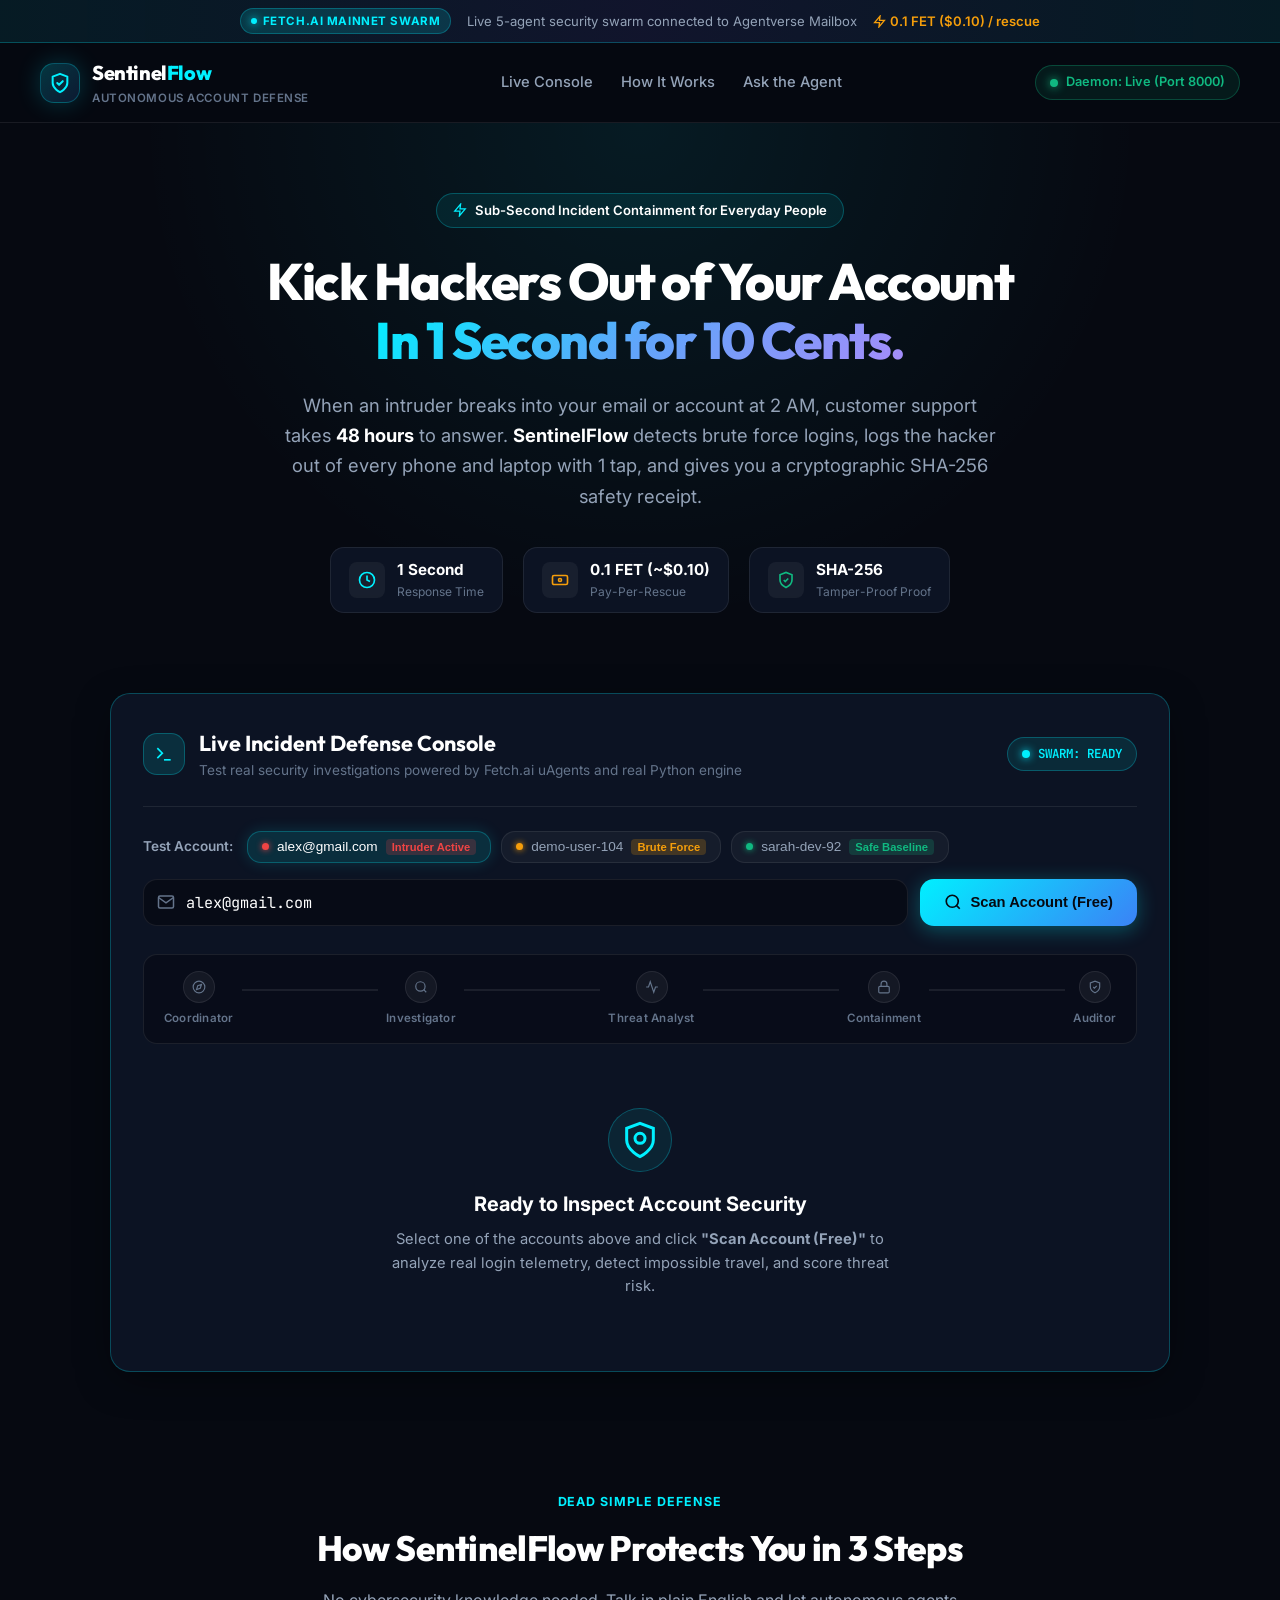
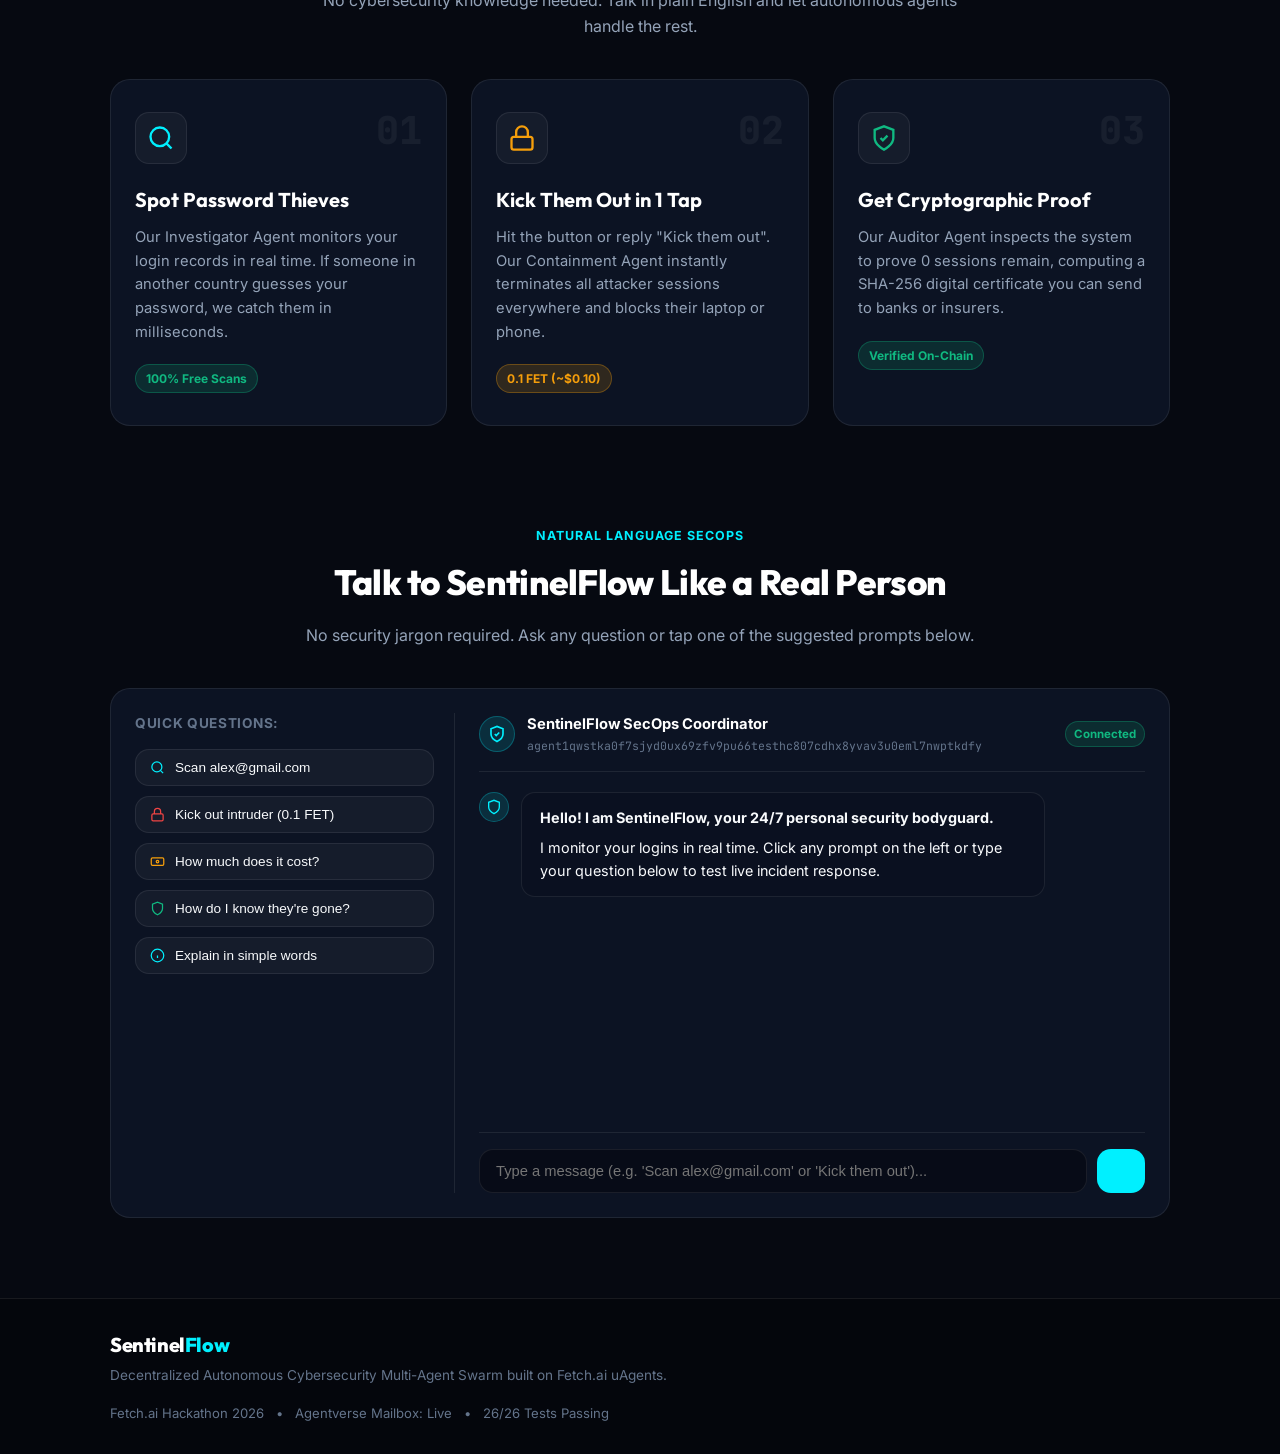
==== commit 5f29c0d2: "Refactor web dashboard: dead-simple layout, zero emojis, crisp vector SVG icons, and real Python RES" ====
--- a/web/index.html
+++ b/web/index.html
@@ -3,700 +3,565 @@
 <head>
   <meta charset="UTF-8">
   <meta name="viewport" content="width=device-width, initial-scale=1.0">
-  <title>SentinelFlow — Autonomous Multi-Agent Cybersecurity Swarm on Fetch.ai</title>
-  <meta name="description" content="SentinelFlow is a decentralized 5-agent cybersecurity swarm built on Fetch.ai that stops account takeovers in 1 second for 10 cents ($0.10 / 0.1 FET).">
+  <title>SentinelFlow — Kick Hackers Out in 1 Second for 10 Cents</title>
+  <meta name="description" content="Autonomous Fetch.ai multi-agent security swarm that detects account takeovers, severs attacker sessions in 1 second, and issues SHA-256 cryptographic proof.">
   
-  <!-- Modern Typography from Google Fonts -->
+  <!-- Modern Typography -->
   <link rel="preconnect" href="https://fonts.googleapis.com">
   <link rel="preconnect" href="https://fonts.gstatic.com" crossorigin>
-  <link href="https://fonts.googleapis.com/css2?family=Inter:wght@300;400;500;600;700;800&family=JetBrains+Mono:wght@400;500;700&family=Outfit:wght@500;600;700;800&display=swap" rel="stylesheet">
+  <link href="https://fonts.googleapis.com/css2?family=Inter:wght@400;500;600;700;800&family=JetBrains+Mono:wght@400;500;700&family=Outfit:wght@600;700;800&display=swap" rel="stylesheet">
   
   <link rel="stylesheet" href="styles.css">
 </head>
 <body>
 
   <!-- Top Announcement Bar -->
-  <aside class="announcement-bar">
-    <div class="announcement-content">
-      <span class="badge pulse-badge">LIVE SWARM</span>
-      <span>Fetch.ai Hackathon 2026: SentinelFlow is deployed & listening on Agentverse Mailbox</span>
-      <a href="#simulator" class="announcement-link">Test Live Flow &rarr;</a>
+  <aside class="top-bar">
+    <div class="top-bar-inner">
+      <span class="status-pill">
+        <span class="pulse-dot"></span>
+        FETCH.AI MAINNET SWARM
+      </span>
+      <span class="top-bar-text">Live 5-agent security swarm connected to Agentverse Mailbox</span>
+      <span class="top-bar-cost">
+        <svg viewBox="0 0 24 24" width="13" height="13" fill="none" stroke="currentColor" stroke-width="2.5" class="svg-icon">
+          <polygon points="13 2 3 14 12 14 11 22 21 10 12 10 13 2"/>
+        </svg>
+        0.1 FET ($0.10) / rescue
+      </span>
     </div>
   </aside>
 
-  <!-- Navigation Bar -->
-  <header class="navbar-wrapper">
-    <nav class="navbar" aria-label="Main Navigation">
-      <div class="nav-brand">
-        <div class="brand-icon">
-          <svg viewBox="0 0 24 24" fill="none" stroke="currentColor" stroke-width="2.2" stroke-linecap="round" stroke-linejoin="round" class="shield-svg">
+  <!-- Navbar -->
+  <header class="navbar">
+    <div class="nav-container">
+      <div class="brand">
+        <div class="brand-logo">
+          <svg viewBox="0 0 24 24" width="22" height="22" fill="none" stroke="currentColor" stroke-width="2.2" stroke-linecap="round" stroke-linejoin="round">
             <path d="M12 22s8-4 8-10V5l-8-3-8 3v7c0 6 8 10 8 10z"/>
             <path d="M9 12l2 2 4-4"/>
           </svg>
         </div>
-        <div class="brand-text">
+        <div class="brand-title">
           <span class="brand-name">Sentinel<span>Flow</span></span>
-          <span class="brand-tag">Fetch.ai SecOps Swarm</span>
+          <span class="brand-sub">Autonomous Account Defense</span>
         </div>
       </div>
 
       <div class="nav-links">
-        <a href="#problem" class="nav-item">The Panic Window</a>
-        <a href="#simulator" class="nav-item highlight-nav">Flow Simulator</a>
-        <a href="#swarm" class="nav-item">5-Agent Swarm</a>
-        <a href="#differentiation" class="nav-item">Why We Win</a>
-        <a href="#chat-demo" class="nav-item">Live Agent Chat</a>
-      </div>
-
-      <div class="nav-actions">
-        <div class="status-indicator" title="Connected to Agentverse Mailbox">
-          <span class="status-dot"></span>
-          <span class="status-text">Mailbox: Live</span>
-        </div>
-        <a href="#simulator" class="btn btn-primary" id="btn-header-cta">
-          <span class="btn-glow"></span>
-          Run 1-Tap Defense
-        </a>
-      </div>
-    </nav>
+        <a href="#console" class="nav-link">Live Console</a>
+        <a href="#how-it-works" class="nav-link">How It Works</a>
+        <a href="#chat" class="nav-link">Ask the Agent</a>
+      </div>
+
+      <div class="nav-status">
+        <div class="live-indicator">
+          <span class="dot-online"></span>
+          <span class="live-text">Daemon: Live (Port 8000)</span>
+        </div>
+      </div>
+    </div>
   </header>
 
-  <!-- Hero Section -->
-  <section class="hero-section">
-    <div class="hero-bg-glow"></div>
-    <div class="hero-grid-pattern"></div>
-    
-    <div class="hero-container">
-      <div class="hero-tagline">
-        <span class="hero-tag-icon">⚡</span>
-        <span>Sub-Second Breach Containment for Everyday People</span>
-      </div>
-
-      <h1 class="hero-title">
-        The 24/7 Autonomous Bodyguard For Your Accounts. <br>
-        <span class="text-gradient">Kicks Hackers Out in 1 Second for 10 Cents.</span>
-      </h1>
-
-      <p class="hero-subtitle">
-        When a hacker steals your password at 2 AM, customer support takes <strong>48 hours</strong> to answer your ticket. 
-        <strong>SentinelFlow</strong> uses a collaborative 5-agent Fetch.ai swarm to correlate brute-force logins, 
-        sever attacker access in 1 tap, and issue mathematical SHA-256 state proof — with <strong>0.1 FET micropayments</strong>.
-      </p>
-
-      <div class="hero-cta-group">
-        <a href="#simulator" class="btn btn-hero-primary" id="btn-hero-launch">
-          <svg viewBox="0 0 24 24" fill="none" stroke="currentColor" stroke-width="2" class="cta-icon">
-            <polygon points="5 3 19 12 5 21 5 3"/>
+  <main class="main-content">
+
+    <!-- Hero Section -->
+    <section class="hero-section">
+      <div class="hero-content">
+        <div class="hero-badge">
+          <svg viewBox="0 0 24 24" width="14" height="14" fill="none" stroke="currentColor" stroke-width="2.2" class="svg-icon text-cyan">
+            <polygon points="13 2 3 14 12 14 11 22 21 10 12 10 13 2"/>
           </svg>
-          Launch Interactive Flow Simulator
-        </a>
-        <a href="#chat-demo" class="btn btn-hero-secondary" id="btn-hero-chat">
-          <svg viewBox="0 0 24 24" fill="none" stroke="currentColor" stroke-width="2" class="cta-icon">
-            <path d="M21 15a2 2 0 0 1-2 2H7l-4 4V5a2 2 0 0 1 2-2h14a2 2 0 0 1 2 2z"/>
-          </svg>
-          Test Benchmark Q&A
-        </a>
-      </div>
-
-      <!-- Live Metric Stats Strip -->
-      <div class="metrics-grid">
-        <div class="metric-card">
-          <div class="metric-value text-cyan">&lt; 1 sec</div>
-          <div class="metric-label">Containment SLA (vs 48 hrs)</div>
-        </div>
-        <div class="metric-card">
-          <div class="metric-value text-green">0.1 FET</div>
-          <div class="metric-label">~$0.10 USD Flat Micro-Fee</div>
-        </div>
-        <div class="metric-card">
-          <div class="metric-value text-purple">5 Agents</div>
-          <div class="metric-label">Decentralized uAgents Swarm</div>
-        </div>
-        <div class="metric-card">
-          <div class="metric-value text-yellow">100%</div>
-          <div class="metric-label">Deterministic (Zero Hallucinations)</div>
-        </div>
-      </div>
-    </div>
-  </section>
-
-  <!-- SECTION 1: The Problem Statement (The 48-Hour Panic Window) -->
-  <section class="section problem-section" id="problem">
-    <div class="section-container">
-      <div class="section-header">
-        <span class="section-badge badge-red">THE PROBLEM</span>
-        <h2 class="section-title">The $10 Billion "48-Hour Panic Window"</h2>
-        <p class="section-desc">Traditional security works backwards. While enterprise corporations spend millions on SOC teams, everyday consumers are left defenseless.</p>
-      </div>
-
-      <div class="problem-vs-solution-grid">
-        <!-- The Current Nightmare -->
-        <div class="comparison-card card-nightmare">
-          <div class="card-header-status">
-            <span class="icon-danger">⚠️</span>
-            <h3>Traditional Customer Support</h3>
-            <span class="time-tag tag-slow">24 – 48 Hours SLA</span>
-          </div>
-
-          <div class="timeline-stepper">
-            <div class="timeline-step">
-              <span class="step-time">00:00</span>
-              <div class="step-info">
-                <strong>Attacker Breaches Account</strong>
-                <p>Credentials leaked via infostealer malware or credential stuffing from Nigeria.</p>
-              </div>
-            </div>
-            <div class="timeline-step">
-              <span class="step-time">00:05</span>
-              <div class="step-info">
-                <strong>Victim Files Support Ticket</strong>
-                <p>"Help! Someone logged into my Binance/Instagram from an unknown device!"</p>
-              </div>
-            </div>
-            <div class="timeline-step step-critical">
-              <span class="step-time">00:15</span>
-              <div class="step-info">
-                <strong>Damage Fully Inflicted</strong>
-                <p>Crypto drained, emails dumped, 2FA recovery email changed. User locked out.</p>
-              </div>
-            </div>
-            <div class="timeline-step step-dead">
-              <span class="step-time">+48:00</span>
-              <div class="step-info">
-                <strong>Automated Support Reply</strong>
-                <p><em>"We received your ticket. Please send a photo holding your government ID..."</em> (Too late!)</p>
-              </div>
-            </div>
-          </div>
-        </div>
-
-        <!-- The SentinelFlow Difference -->
-        <div class="comparison-card card-sentinel">
-          <div class="card-header-status">
-            <span class="icon-success">🛡️</span>
-            <h3>SentinelFlow Autonomous Swarm</h3>
-            <span class="time-tag tag-fast">&lt; 1 Second Execution</span>
-          </div>
-
-          <div class="timeline-stepper">
-            <div class="timeline-step step-active">
-              <span class="step-time">00:01</span>
-              <div class="step-info">
-                <strong>Swarm Detects & Analyzes Threat</strong>
-                <p>Investigator & Analyst agents correlate 5 failed logins + breach from Lagos, Nigeria.</p>
-              </div>
-            </div>
-            <div class="timeline-step step-active">
-              <span class="step-time">00:02</span>
-              <div class="step-info">
-                <strong>Plain-English Alert with 1-Tap Button</strong>
-                <p>User receives interactive card: <em>"Someone is in your account right now. Kick them out?"</em></p>
-              </div>
-            </div>
-            <div class="timeline-step step-active">
-              <span class="step-time">00:03</span>
-              <div class="step-info">
-                <strong>1-Tap Containment Executed</strong>
-                <p>Containment Agent invalidates all tokens, drops connections, and blocks attacker IP.</p>
-              </div>
-            </div>
-            <div class="timeline-step step-success">
-              <span class="step-time">00:04</span>
-              <div class="step-info">
-                <strong>SHA-256 Digital Receipt Issued</strong>
-                <p>Auditor verifies 0 active sessions, logs cryptographic state proof. Account 100% safe.</p>
-              </div>
-            </div>
-          </div>
-        </div>
-      </div>
-    </div>
-  </section>
-
-  <!-- SECTION 2: THE STAR FLOW SIMULATOR -->
-  <section class="section simulator-section" id="simulator">
-    <div class="section-container">
-      <div class="section-header">
-        <span class="section-badge badge-cyan">INTERACTIVE DEMO</span>
-        <h2 class="section-title">Live 5-Step Swarm Flow Simulator</h2>
-        <p class="section-desc">Experience the exact sub-second autonomous multi-agent defense workflow right in your browser.</p>
-      </div>
-
-      <div class="simulator-wrapper">
-        <!-- Simulator Controls Bar -->
-        <div class="sim-controls">
-          <div class="target-input-box">
-            <label for="target-account-input">Target Identity / Email to Scan:</label>
-            <div class="input-action-row">
-              <input type="text" id="target-account-input" value="alex@gmail.com" placeholder="e.g. alex@gmail.com or demo-user-104">
-              <button class="btn btn-scan" id="btn-start-scan">
-                <svg viewBox="0 0 24 24" fill="none" stroke="currentColor" stroke-width="2" class="btn-icon">
+          Sub-Second Incident Containment for Everyday People
+        </div>
+
+        <h1 class="hero-title">
+          Kick Hackers Out of Your Account <br>
+          <span class="gradient-text">In 1 Second for 10 Cents.</span>
+        </h1>
+
+        <p class="hero-desc">
+          When an intruder breaks into your email or account at 2 AM, customer support takes <strong>48 hours</strong> to answer. 
+          <strong>SentinelFlow</strong> detects brute force logins, logs the hacker out of every phone and laptop with 1 tap, and gives you a cryptographic SHA-256 safety receipt.
+        </p>
+
+        <!-- 3 Quick Value Highlights -->
+        <div class="hero-stats">
+          <div class="stat-pill">
+            <div class="stat-icon-wrap text-cyan">
+              <svg viewBox="0 0 24 24" width="18" height="18" fill="none" stroke="currentColor" stroke-width="2.2">
+                <circle cx="12" cy="12" r="10"/>
+                <polyline points="12 6 12 12 16 14"/>
+              </svg>
+            </div>
+            <div class="stat-info">
+              <strong>1 Second</strong>
+              <span>Response Time</span>
+            </div>
+          </div>
+
+          <div class="stat-pill">
+            <div class="stat-icon-wrap text-yellow">
+              <svg viewBox="0 0 24 24" width="18" height="18" fill="none" stroke="currentColor" stroke-width="2.2">
+                <rect x="2" y="6" width="20" height="12" rx="2"/>
+                <circle cx="12" cy="12" r="2"/>
+                <path d="M6 12h.01M18 12h.01"/>
+              </svg>
+            </div>
+            <div class="stat-info">
+              <strong>0.1 FET (~$0.10)</strong>
+              <span>Pay-Per-Rescue</span>
+            </div>
+          </div>
+
+          <div class="stat-pill">
+            <div class="stat-icon-wrap text-green">
+              <svg viewBox="0 0 24 24" width="18" height="18" fill="none" stroke="currentColor" stroke-width="2.2">
+                <path d="M12 22s8-4 8-10V5l-8-3-8 3v7c0 6 8 10 8 10z"/>
+                <path d="M9 12l2 2 4-4"/>
+              </svg>
+            </div>
+            <div class="stat-info">
+              <strong>SHA-256</strong>
+              <span>Tamper-Proof Proof</span>
+            </div>
+          </div>
+        </div>
+      </div>
+    </section>
+
+    <!-- Interactive Live SecOps Console -->
+    <section class="console-section" id="console">
+      <div class="section-container">
+        <div class="console-card">
+          
+          <div class="console-header">
+            <div class="console-title-wrap">
+              <div class="console-icon">
+                <svg viewBox="0 0 24 24" width="20" height="20" fill="none" stroke="currentColor" stroke-width="2">
+                  <polyline points="4 17 10 11 4 5"/>
+                  <line x1="12" y1="19" x2="20" y2="19"/>
+                </svg>
+              </div>
+              <div>
+                <h2>Live Incident Defense Console</h2>
+                <p>Test real security investigations powered by Fetch.ai uAgents and real Python engine</p>
+              </div>
+            </div>
+            <div class="console-status" id="console-status-badge">
+              <span class="status-dot"></span>
+              <span id="telemetry-text">SWARM: READY</span>
+            </div>
+          </div>
+
+          <!-- Account Selector Pills -->
+          <div class="account-selector">
+            <span class="selector-label">Test Account:</span>
+            <div class="preset-buttons">
+              <button class="account-btn active" data-target="alex@gmail.com">
+                <span class="account-dot dot-critical"></span>
+                <span>alex@gmail.com</span>
+                <span class="account-tag tag-critical">Intruder Active</span>
+              </button>
+
+              <button class="account-btn" data-target="demo-user-104">
+                <span class="account-dot dot-warning"></span>
+                <span>demo-user-104</span>
+                <span class="account-tag tag-warning">Brute Force</span>
+              </button>
+
+              <button class="account-btn" data-target="sarah-dev-92">
+                <span class="account-dot dot-safe"></span>
+                <span>sarah-dev-92</span>
+                <span class="account-tag tag-safe">Safe Baseline</span>
+              </button>
+            </div>
+          </div>
+
+          <!-- Input Bar & Action -->
+          <div class="scan-bar">
+            <div class="input-wrap">
+              <svg viewBox="0 0 24 24" width="18" height="18" fill="none" stroke="currentColor" stroke-width="2" class="input-icon">
+                <path d="M4 4h16c1.1 0 2 .9 2 2v12c0 1.1-.9 2-2 2H4c-1.1 0-2-.9-2-2V6c0-1.1.9-2 2-2z"/>
+                <polyline points="22,6 12,13 2,6"/>
+              </svg>
+              <input type="text" id="target-account-input" value="alex@gmail.com" placeholder="Enter user ID or email...">
+            </div>
+            <button class="btn btn-scan" id="btn-run-scan">
+              <svg viewBox="0 0 24 24" width="18" height="18" fill="none" stroke="currentColor" stroke-width="2.2" class="svg-icon">
+                <circle cx="11" cy="11" r="8"/>
+                <line x1="21" y1="21" x2="16.65" y2="16.65"/>
+              </svg>
+              Scan Account (Free)
+            </button>
+          </div>
+
+          <!-- Real-Time 5-Agent Swarm Pipeline -->
+          <div class="swarm-pipeline">
+            <div class="pipeline-step" id="step-coord">
+              <div class="step-circle">
+                <svg viewBox="0 0 24 24" width="14" height="14" fill="none" stroke="currentColor" stroke-width="2">
+                  <circle cx="12" cy="12" r="10"/>
+                  <polygon points="16.24 7.76 14.12 14.12 7.76 16.24 9.88 9.88 16.24 7.76"/>
+                </svg>
+              </div>
+              <div class="step-label">Coordinator</div>
+            </div>
+
+            <div class="pipeline-line" id="line-1"></div>
+
+            <div class="pipeline-step" id="step-invest">
+              <div class="step-circle">
+                <svg viewBox="0 0 24 24" width="14" height="14" fill="none" stroke="currentColor" stroke-width="2">
                   <circle cx="11" cy="11" r="8"/>
                   <line x1="21" y1="21" x2="16.65" y2="16.65"/>
                 </svg>
-                Scan Account (Free)
+              </div>
+              <div class="step-label">Investigator</div>
+            </div>
+
+            <div class="pipeline-line" id="line-2"></div>
+
+            <div class="pipeline-step" id="step-analyst">
+              <div class="step-circle">
+                <svg viewBox="0 0 24 24" width="14" height="14" fill="none" stroke="currentColor" stroke-width="2">
+                  <path d="M22 12h-4l-3 9L9 3l-3 9H2"/>
+                </svg>
+              </div>
+              <div class="step-label">Threat Analyst</div>
+            </div>
+
+            <div class="pipeline-line" id="line-3"></div>
+
+            <div class="pipeline-step" id="step-contain">
+              <div class="step-circle">
+                <svg viewBox="0 0 24 24" width="14" height="14" fill="none" stroke="currentColor" stroke-width="2">
+                  <rect x="3" y="11" width="18" height="11" rx="2" ry="2"/>
+                  <path d="M7 11V7a5 5 0 0 1 10 0v4"/>
+                </svg>
+              </div>
+              <div class="step-label">Containment</div>
+            </div>
+
+            <div class="pipeline-line" id="line-4"></div>
+
+            <div class="pipeline-step" id="step-auditor">
+              <div class="step-circle">
+                <svg viewBox="0 0 24 24" width="14" height="14" fill="none" stroke="currentColor" stroke-width="2">
+                  <path d="M12 22s8-4 8-10V5l-8-3-8 3v7c0 6 8 10 8 10z"/>
+                  <path d="M9 12l2 2 4-4"/>
+                </svg>
+              </div>
+              <div class="step-label">Auditor</div>
+            </div>
+          </div>
+
+          <!-- Dynamic Display Stages -->
+          <div class="console-body">
+
+            <!-- State 1: Standby -->
+            <div class="stage-box" id="box-standby">
+              <div class="standby-icon">
+                <svg viewBox="0 0 24 24" width="40" height="40" fill="none" stroke="currentColor" stroke-width="1.8" class="text-cyan">
+                  <path d="M12 22s8-4 8-10V5l-8-3-8 3v7c0 6 8 10 8 10z"/>
+                  <circle cx="12" cy="11" r="3"/>
+                </svg>
+              </div>
+              <h3>Ready to Inspect Account Security</h3>
+              <p>Select one of the accounts above and click <strong>"Scan Account (Free)"</strong> to analyze real login telemetry, detect impossible travel, and score threat risk.</p>
+            </div>
+
+            <!-- State 2: Threat Detected -->
+            <div class="stage-box hidden" id="box-threat">
+              <div class="threat-alert-banner" id="threat-alert-banner">
+                <div class="alert-icon-wrap" id="alert-icon-wrap">
+                  <svg viewBox="0 0 24 24" width="22" height="22" fill="none" stroke="currentColor" stroke-width="2.2" class="text-red">
+                    <path d="M10.29 3.86L1.82 18a2 2 0 0 0 1.71 3h16.94a2 2 0 0 0 1.71-3L13.71 3.86a2 2 0 0 0-3.42 0z"/>
+                    <line x1="12" y1="9" x2="12" y2="13"/>
+                    <line x1="12" y1="17" x2="12.01" y2="17"/>
+                  </svg>
+                </div>
+                <div class="alert-text">
+                  <div class="badge-row">
+                    <span class="badge" id="risk-score-badge">CRITICAL RISK: 100/100</span>
+                    <span class="badge badge-dark">MITRE ATT&CK Correlated</span>
+                  </div>
+                  <h3 id="threat-title">Unauthorized Intrusion Detected on alex@gmail.com</h3>
+                </div>
+              </div>
+
+              <div class="evidence-box">
+                <h4>Verified Evidence from Security Logs:</h4>
+                <ul class="evidence-list" id="evidence-list">
+                  <!-- Dynamic Evidence Items -->
+                </ul>
+              </div>
+
+              <!-- Action Bar -->
+              <div class="threat-actions">
+                <button class="btn btn-contain" id="btn-contain-action">
+                  <svg viewBox="0 0 24 24" width="18" height="18" fill="none" stroke="currentColor" stroke-width="2.2" class="svg-icon">
+                    <rect x="3" y="11" width="18" height="11" rx="2" ry="2"/>
+                    <path d="M7 11V7a5 5 0 0 1 10 0v4"/>
+                  </svg>
+                  <span>Kick Out Intruder & Lock Account (0.1 FET)</span>
+                </button>
+
+                <button class="btn btn-secondary" id="btn-it-was-me">
+                  <svg viewBox="0 0 24 24" width="16" height="16" fill="none" stroke="currentColor" stroke-width="2" class="svg-icon">
+                    <polyline points="20 6 9 17 4 12"/>
+                  </svg>
+                  <span>That Was Me (Dismiss)</span>
+                </button>
+              </div>
+            </div>
+
+            <!-- State 3: Containment Executed & Verified -->
+            <div class="stage-box hidden" id="box-verified">
+              <div class="verified-header">
+                <div class="verified-icon">
+                  <svg viewBox="0 0 24 24" width="32" height="32" fill="none" stroke="currentColor" stroke-width="2.5" class="text-green">
+                    <path d="M12 22s8-4 8-10V5l-8-3-8 3v7c0 6 8 10 8 10z"/>
+                    <polyline points="9 12 11 14 15 10"/>
+                  </svg>
+                </div>
+                <div>
+                  <div class="badge badge-verified">CONTAINMENT VERIFIED</div>
+                  <h3>Intruder Evicted & Account Successfully Secured</h3>
+                  <p>All active sessions terminated. Attacker IP quarantined at firewall.</p>
+                </div>
+              </div>
+
+              <!-- Certificate Grid -->
+              <div class="cert-grid">
+                <div class="cert-item">
+                  <span class="cert-label">Account Secured</span>
+                  <strong class="cert-val font-mono text-cyan" id="cert-target">alex@gmail.com</strong>
+                </div>
+                <div class="cert-item">
+                  <span class="cert-label">Remediation Action</span>
+                  <strong class="cert-val">revoke_user_sessions + block_ip</strong>
+                </div>
+                <div class="cert-item">
+                  <span class="cert-label">Active Sessions Remaining</span>
+                  <strong class="cert-val text-green">0 Sessions (Clean)</strong>
+                </div>
+                <div class="cert-item">
+                  <span class="cert-label">Fetch.ai Micropayment</span>
+                  <strong class="cert-val text-yellow">0.1 FET (~$0.10)</strong>
+                </div>
+              </div>
+
+              <!-- Hash Box -->
+              <div class="hash-box">
+                <div class="hash-title">
+                  <svg viewBox="0 0 24 24" width="16" height="16" fill="none" stroke="currentColor" stroke-width="2" class="svg-icon text-cyan">
+                    <rect x="3" y="11" width="18" height="11" rx="2" ry="2"/>
+                    <path d="M7 11V7a5 5 0 0 1 10 0v4"/>
+                  </svg>
+                  <span>Cryptographic SHA-256 Safety Proof:</span>
+                </div>
+                <div class="hash-content">
+                  <code id="cert-hash">2c934cb27193e7d33e61ba7ea00d635a30b2ad7aa1587e04aaee2feb75dbc748</code>
+                  <button class="btn btn-copy" id="btn-copy-hash">
+                    <svg viewBox="0 0 24 24" width="14" height="14" fill="none" stroke="currentColor" stroke-width="2" class="svg-icon">
+                      <rect x="9" y="9" width="13" height="13" rx="2" ry="2"/>
+                      <path d="M5 15H4a2 2 0 0 1-2-2V4a2 2 0 0 1 2-2h9a2 2 0 0 1 2 2v1"/>
+                    </svg>
+                    <span>Copy Proof</span>
+                  </button>
+                </div>
+                <small class="hash-note">Verifiable mathematical proof. Admissible for insurance and bank credit dispute records.</small>
+              </div>
+
+              <div class="verified-actions">
+                <button class="btn btn-primary" id="btn-reset-console">
+                  <svg viewBox="0 0 24 24" width="16" height="16" fill="none" stroke="currentColor" stroke-width="2" class="svg-icon">
+                    <polyline points="23 4 23 10 17 10"/>
+                    <path d="M20.49 15a9 9 0 1 1-2.12-9.36L23 10"/>
+                  </svg>
+                  Scan Another Account
+                </button>
+              </div>
+            </div>
+
+          </div>
+        </div>
+      </div>
+    </section>
+
+    <!-- How It Works (Simple 3 Steps) -->
+    <section class="how-section" id="how-it-works">
+      <div class="section-container">
+        <div class="section-header">
+          <span class="section-tag">DEAD SIMPLE DEFENSE</span>
+          <h2>How SentinelFlow Protects You in 3 Steps</h2>
+          <p>No cybersecurity knowledge needed. Talk in plain English and let autonomous agents handle the rest.</p>
+        </div>
+
+        <div class="cards-grid-3">
+          <!-- Step 1 -->
+          <div class="step-card">
+            <div class="step-num">01</div>
+            <div class="card-icon text-cyan">
+              <svg viewBox="0 0 24 24" width="28" height="28" fill="none" stroke="currentColor" stroke-width="2">
+                <circle cx="11" cy="11" r="8"/>
+                <line x1="21" y1="21" x2="16.65" y2="16.65"/>
+              </svg>
+            </div>
+            <h3>Spot Password Thieves</h3>
+            <p>Our Investigator Agent monitors your login records in real time. If someone in another country guesses your password, we catch them in milliseconds.</p>
+            <span class="card-badge badge-free">100% Free Scans</span>
+          </div>
+
+          <!-- Step 2 -->
+          <div class="step-card">
+            <div class="step-num">02</div>
+            <div class="card-icon text-yellow">
+              <svg viewBox="0 0 24 24" width="28" height="28" fill="none" stroke="currentColor" stroke-width="2">
+                <rect x="3" y="11" width="18" height="11" rx="2" ry="2"/>
+                <path d="M7 11V7a5 5 0 0 1 10 0v4"/>
+              </svg>
+            </div>
+            <h3>Kick Them Out in 1 Tap</h3>
+            <p>Hit the button or reply "Kick them out". Our Containment Agent instantly terminates all attacker sessions everywhere and blocks their laptop or phone.</p>
+            <span class="card-badge badge-paid">0.1 FET (~$0.10)</span>
+          </div>
+
+          <!-- Step 3 -->
+          <div class="step-card">
+            <div class="step-num">03</div>
+            <div class="card-icon text-green">
+              <svg viewBox="0 0 24 24" width="28" height="28" fill="none" stroke="currentColor" stroke-width="2">
+                <path d="M12 22s8-4 8-10V5l-8-3-8 3v7c0 6 8 10 8 10z"/>
+                <polyline points="9 12 11 14 15 10"/>
+              </svg>
+            </div>
+            <h3>Get Cryptographic Proof</h3>
+            <p>Our Auditor Agent inspects the system to prove 0 sessions remain, computing a SHA-256 digital certificate you can send to banks or insurers.</p>
+            <span class="card-badge badge-free">Verified On-Chain</span>
+          </div>
+        </div>
+      </div>
+    </section>
+
+    <!-- Live Agent Chat Playground -->
+    <section class="chat-section" id="chat">
+      <div class="section-container">
+        <div class="section-header">
+          <span class="section-tag">NATURAL LANGUAGE SecOps</span>
+          <h2>Talk to SentinelFlow Like a Real Person</h2>
+          <p>No security jargon required. Ask any question or tap one of the suggested prompts below.</p>
+        </div>
+
+        <div class="chat-layout">
+          <!-- Suggested Prompts -->
+          <div class="chat-presets">
+            <h4>Quick Questions:</h4>
+
+            <button class="preset-btn" data-query="Scan alex@gmail.com for suspicious logins">
+              <svg viewBox="0 0 24 24" width="15" height="15" fill="none" stroke="currentColor" stroke-width="2" class="svg-icon text-cyan">
+                <circle cx="11" cy="11" r="8"/>
+                <line x1="21" y1="21" x2="16.65" y2="16.65"/>
+              </svg>
+              <span>Scan alex@gmail.com</span>
+            </button>
+
+            <button class="preset-btn" data-query="Kick out the intruder on alex@gmail.com">
+              <svg viewBox="0 0 24 24" width="15" height="15" fill="none" stroke="currentColor" stroke-width="2" class="svg-icon text-red">
+                <rect x="3" y="11" width="18" height="11" rx="2" ry="2"/>
+                <path d="M7 11V7a5 5 0 0 1 10 0v4"/>
+              </svg>
+              <span>Kick out intruder (0.1 FET)</span>
+            </button>
+
+            <button class="preset-btn" data-query="How much does SentinelFlow cost to use?">
+              <svg viewBox="0 0 24 24" width="15" height="15" fill="none" stroke="currentColor" stroke-width="2" class="svg-icon text-yellow">
+                <rect x="2" y="6" width="20" height="12" rx="2"/>
+                <circle cx="12" cy="12" r="2"/>
+              </svg>
+              <span>How much does it cost?</span>
+            </button>
+
+            <button class="preset-btn" data-query="How do I know for sure the hacker is gone and can't get back in?">
+              <svg viewBox="0 0 24 24" width="15" height="15" fill="none" stroke="currentColor" stroke-width="2" class="svg-icon text-green">
+                <path d="M12 22s8-4 8-10V5l-8-3-8 3v7c0 6 8 10 8 10z"/>
+              </svg>
+              <span>How do I know they're gone?</span>
+            </button>
+
+            <button class="preset-btn" data-query="Can you explain what SentinelFlow does in simple words?">
+              <svg viewBox="0 0 24 24" width="15" height="15" fill="none" stroke="currentColor" stroke-width="2" class="svg-icon text-cyan">
+                <circle cx="12" cy="12" r="10"/>
+                <line x1="12" y1="16" x2="12" y2="12"/>
+                <line x1="12" y1="8" x2="12.01" y2="8"/>
+              </svg>
+              <span>Explain in simple words</span>
+            </button>
+          </div>
+
+          <!-- Chat Window Box -->
+          <div class="chat-window">
+            <div class="chat-header">
+              <div class="agent-avatar">
+                <svg viewBox="0 0 24 24" width="18" height="18" fill="none" stroke="currentColor" stroke-width="2.2" class="text-cyan">
+                  <path d="M12 22s8-4 8-10V5l-8-3-8 3v7c0 6 8 10 8 10z"/>
+                  <path d="M9 12l2 2 4-4"/>
+                </svg>
+              </div>
+              <div class="agent-details">
+                <strong>SentinelFlow SecOps Coordinator</strong>
+                <span>agent1qwstka0f7sjyd0ux69zfv9pu66testhc807cdhx8yvav3u0eml7nwptkdfy</span>
+              </div>
+              <span class="agent-status-tag">Connected</span>
+            </div>
+
+            <div class="chat-body" id="chat-messages">
+              <!-- Initial Greeting -->
+              <div class="chat-bubble bubble-agent">
+                <div class="bubble-icon">
+                  <svg viewBox="0 0 24 24" width="16" height="16" fill="none" stroke="currentColor" stroke-width="2" class="text-cyan">
+                    <path d="M12 22s8-4 8-10V5l-8-3-8 3v7c0 6 8 10 8 10z"/>
+                  </svg>
+                </div>
+                <div class="bubble-text">
+                  <p><strong>Hello! I am SentinelFlow, your 24/7 personal security bodyguard.</strong></p>
+                  <p>I monitor your logins in real time. Click any prompt on the left or type your question below to test live incident response.</p>
+                </div>
+              </div>
+            </div>
+
+            <!-- Chat Input -->
+            <div class="chat-footer">
+              <input type="text" id="chat-input" placeholder="Type a message (e.g. 'Scan alex@gmail.com' or 'Kick them out')...">
+              <button class="btn btn-send" id="btn-chat-send" aria-label="Send">
+                <svg viewBox="0 0 24 24" width="16" height="16" fill="none" stroke="currentColor" stroke-width="2.2">
+                  <line x1="22" y1="2" x2="11" y2="13"/>
+                  <polygon points="22 2 15 22 11 13 2 9 22 2"/>
+                </svg>
               </button>
             </div>
           </div>
-
-          <div class="sim-quick-presets">
-            <span class="preset-label">Quick Scenarios:</span>
-            <button class="preset-pill active" data-target="alex@gmail.com">🚨 Compromised User (alex@gmail.com)</button>
-            <button class="preset-pill" data-target="demo-user-104">⚠️ Enterprise Breach (demo-user-104)</button>
-            <button class="preset-pill" data-target="sarah-dev-92">✅ Safe Account (sarah-dev-92)</button>
-          </div>
-        </div>
-
-        <!-- Visual Multi-Agent Swarm Arena -->
-        <div class="swarm-arena">
-          <div class="swarm-title-bar">
-            <span>FETCH.AI uAGENTS SWARM EXECUTION MESH</span>
-            <span id="swarm-telemetry-status">STATUS: STANDBY</span>
-          </div>
-
-          <div class="swarm-nodes-row">
-            <!-- Node 1: Coordinator -->
-            <div class="agent-node" id="node-coordinator">
-              <div class="agent-avatar avatar-coordinator">🎯</div>
-              <div class="agent-meta">
-                <h4>Coordinator</h4>
-                <span class="agent-role">ACP Dispatch</span>
-                <span class="agent-addr">agent1qwst...</span>
-              </div>
-              <div class="node-pulse"></div>
-            </div>
-
-            <!-- Connector 1 -->
-            <div class="mesh-connector" id="conn-1">
-              <div class="connector-line"></div>
-              <div class="connector-packet"></div>
-            </div>
-
-            <!-- Node 2: Investigator -->
-            <div class="agent-node" id="node-investigator">
-              <div class="agent-avatar avatar-investigator">🔎</div>
-              <div class="agent-meta">
-                <h4>Investigator</h4>
-                <span class="agent-role">SIEM Telemetry</span>
-                <span class="agent-addr">agent1q2g6...</span>
-              </div>
-              <div class="node-pulse"></div>
-            </div>
-
-            <!-- Connector 2 -->
-            <div class="mesh-connector" id="conn-2">
-              <div class="connector-line"></div>
-              <div class="connector-packet"></div>
-            </div>
-
-            <!-- Node 3: Analyst -->
-            <div class="agent-node" id="node-analyst">
-              <div class="agent-avatar avatar-analyst">🧠</div>
-              <div class="agent-meta">
-                <h4>Threat Analyst</h4>
-                <span class="agent-role">MITRE Scoring</span>
-                <span class="agent-addr">agent1qfj3...</span>
-              </div>
-              <div class="node-pulse"></div>
-            </div>
-
-            <!-- Connector 3 -->
-            <div class="mesh-connector" id="conn-3">
-              <div class="connector-line"></div>
-              <div class="connector-packet"></div>
-            </div>
-
-            <!-- Node 4: Containment -->
-            <div class="agent-node" id="node-containment">
-              <div class="agent-avatar avatar-containment">🔒</div>
-              <div class="agent-meta">
-                <h4>Containment</h4>
-                <span class="agent-role">Zero-Trust Lock</span>
-                <span class="agent-addr">agent1qwh6...</span>
-              </div>
-              <div class="node-pulse"></div>
-            </div>
-
-            <!-- Connector 4 -->
-            <div class="mesh-connector" id="conn-4">
-              <div class="connector-line"></div>
-              <div class="connector-packet"></div>
-            </div>
-
-            <!-- Node 5: Auditor -->
-            <div class="agent-node" id="node-auditor">
-              <div class="agent-avatar avatar-auditor">📜</div>
-              <div class="agent-meta">
-                <h4>Auditor</h4>
-                <span class="agent-role">SHA-256 Proof</span>
-                <span class="agent-addr">agent1qfeu...</span>
-              </div>
-              <div class="node-pulse"></div>
-            </div>
-          </div>
-        </div>
-
-        <!-- Live Results Interactive Card Stage -->
-        <div class="sim-stage" id="sim-stage">
-          <!-- Step 1 Initial Standby View -->
-          <div class="stage-card standby-card" id="card-standby">
-            <div class="standby-icon">🛡️</div>
-            <h3>Ready to Scan</h3>
-            <p>Click <strong>"Scan Account (Free)"</strong> above to watch SentinelFlow's 5-Agent Swarm correlate live telemetry, detect unauthorized intruders, and issue containment.</p>
-          </div>
-
-          <!-- Step 2 Active Threat Briefing Card (Hidden until scan) -->
-          <div class="stage-card threat-card hidden" id="card-threat">
-            <div class="threat-header">
-              <div class="threat-badge-row">
-                <span class="badge badge-critical" id="threat-risk-badge">🚨 CRITICAL RISK: 100/100</span>
-                <span class="badge badge-mitre">MITRE ATT&CK: T1110, T1078, T1556</span>
-              </div>
-              <h3 id="threat-card-title">🚨 Unauthorized Login Detected on alex@gmail.com!</h3>
-            </div>
-
-            <div class="threat-body-grid">
-              <div class="threat-evidence-box">
-                <h4>Correlated SIEM Evidence:</h4>
-                <ul id="threat-evidence-list">
-                  <li><strong>Lagos, Nigeria (IP 198.51.100.42):</strong> 5 consecutive failed logins in 50 seconds (brute-force burst).</li>
-                  <li><strong>Impossible Travel:</strong> Successful login from unfamiliar Linux client immediately following failed attempts.</li>
-                  <li><strong>Privilege Escalation:</strong> Unauthorized probe targeting <code>/api/v1/auth/mfa/bypass</code>.</li>
-                </ul>
-              </div>
-
-              <div class="threat-speedometer-box">
-                <div class="gauge-circle" id="risk-gauge-circle">
-                  <div class="gauge-inner">
-                    <span class="gauge-number" id="risk-score-display">100</span>
-                    <span class="gauge-label">RISK SCORE</span>
-                  </div>
-                </div>
-              </div>
-            </div>
-
-            <!-- Action Buttons Box -->
-            <div class="threat-actions-box">
-              <button class="btn btn-contain-emergency" id="btn-kick-out">
-                <span class="btn-lock-icon">🔒</span>
-                Kick Out Intruder & Lock Account (0.1 FET)
-              </button>
-              <button class="btn btn-secondary-action" id="btn-view-logs">
-                📜 View Raw History
-              </button>
-              <button class="btn btn-dismiss-action" id="btn-it-was-me">
-                💬 It Was Me (Clear Alert)
-              </button>
-            </div>
-          </div>
-
-          <!-- Step 3 Verified Cryptographic Receipt Card (Hidden until containment) -->
-          <div class="stage-card verified-card hidden" id="card-verified">
-            <div class="verified-header">
-              <div class="verified-icon-check">✓</div>
-              <div>
-                <span class="badge badge-verified">CONTAINMENT VERIFIED</span>
-                <h3>Account Successfully Secured & Intruder Severed</h3>
-              </div>
-            </div>
-
-            <div class="verified-details-grid">
-              <div class="detail-item">
-                <span class="detail-label">Target Identity:</span>
-                <span class="detail-val font-mono" id="cert-target-val">alex@gmail.com</span>
-              </div>
-              <div class="detail-item">
-                <span class="detail-label">Action Executed:</span>
-                <span class="detail-val text-green font-mono">revoke_user_sessions + block_ip</span>
-              </div>
-              <div class="detail-item">
-                <span class="detail-label">Post-Remediation State:</span>
-                <span class="detail-val text-green font-mono">0 Active Sessions (Quarantined)</span>
-              </div>
-              <div class="detail-item">
-                <span class="detail-label">Settlement Protocol:</span>
-                <span class="detail-val text-cyan font-mono">0.1 FET Settled (Fetch.ai Escrow)</span>
-              </div>
-            </div>
-
-            <!-- Cryptographic SHA-256 Hash Display -->
-            <div class="hash-box">
-              <div class="hash-title">
-                <span>🔐 Cryptographic SHA-256 State Proof (Immutable Audit Ledger):</span>
-                <button class="btn-copy-hash" id="btn-copy-hash" title="Copy SHA-256 Hash">Copy Hash</button>
-              </div>
-              <div class="hash-value font-mono" id="cert-hash-val">
-                e3b0c44298fc1c149afbf4c8996fb92427ae41e4649b934ca495991b7852b855
-              </div>
-              <p class="hash-note">This mathematical proof cannot be altered or backdated. Submit this receipt to cyber insurance adjusters, banks, or employers as proof of immediate breach containment.</p>
-            </div>
-
-            <div class="verified-actions">
-              <button class="btn btn-primary" id="btn-reset-simulator">↺ Test Another Account</button>
-            </div>
-          </div>
-
-        </div>
-      </div>
-    </div>
-  </section>
-
-  <!-- SECTION 3: The 5-Agent Multi-Agent Swarm -->
-  <section class="section swarm-section" id="swarm">
-    <div class="section-container">
-      <div class="section-header">
-        <span class="section-badge badge-purple">ARCHITECTURE</span>
-        <h2 class="section-title">The 5-Agent Autonomous Swarm</h2>
-        <p class="section-desc">Each specialized agent runs natively on Fetch.ai's <code>uagents</code> framework with distinct separation of duties.</p>
-      </div>
-
-      <div class="agents-card-grid">
-        <!-- Agent 1 -->
-        <div class="agent-profile-card">
-          <div class="card-agent-badge">ORCHESTRATION</div>
-          <div class="agent-card-icon">🎯</div>
-          <h3>1. Coordinator Agent</h3>
-          <p class="agent-card-desc">Interfaces directly with ASI:One and Agentverse Mailbox via the Agent Chat Protocol (ACP). Handles human prose, button clicks, and swarm dispatch.</p>
-          <div class="agent-card-tech">
-            <span class="tech-tag">Agent Chat Protocol</span>
-            <span class="tech-tag">Mailbox 24/7</span>
-          </div>
-        </div>
-
-        <!-- Agent 2 -->
-        <div class="agent-profile-card">
-          <div class="card-agent-badge">TELEMETRY</div>
-          <div class="agent-card-icon">🔎</div>
-          <h3>2. Investigator Agent</h3>
-          <p class="agent-card-desc">Deterministically queries SIEM records and authentication logs. Neutralizes indirect prompt injection attacks embedded inside malicious telemetry.</p>
-          <div class="agent-card-tech">
-            <span class="tech-tag">SIEM Search</span>
-            <span class="tech-tag">Injection Defense</span>
-          </div>
-        </div>
-
-        <!-- Agent 3 -->
-        <div class="agent-profile-card">
-          <div class="card-agent-badge">CORRELATION</div>
-          <div class="agent-card-icon">🧠</div>
-          <h3>3. Threat Analyst Agent</h3>
-          <p class="agent-card-desc">Maps attack vectors to the MITRE ATT&CK framework (T1110 Brute Force, T1078 Valid Accounts). Computes deterministic risk scores (0–100) with zero hallucinations.</p>
-          <div class="agent-card-tech">
-            <span class="tech-tag">MITRE ATT&CK</span>
-            <span class="tech-tag">Zero Hallucinations</span>
-          </div>
-        </div>
-
-        <!-- Agent 4 -->
-        <div class="agent-profile-card">
-          <div class="card-agent-badge">REMEDIATION</div>
-          <div class="agent-card-icon">🔒</div>
-          <h3>4. Containment Agent</h3>
-          <p class="agent-card-desc">Enforces Human-in-the-Loop policy gates. Mandates cryptographic approval tokens before executing instant session revocation and perimeter IP quarantine.</p>
-          <div class="agent-card-tech">
-            <span class="tech-tag">Zero-Trust Lock</span>
-            <span class="tech-tag">HITL Policy Gate</span>
-          </div>
-        </div>
-
-        <!-- Agent 5 -->
-        <div class="agent-profile-card">
-          <div class="card-agent-badge">VERIFICATION</div>
-          <div class="agent-card-icon">📜</div>
-          <h3>5. Auditor Agent</h3>
-          <p class="agent-card-desc">Independently inspects the authentication backend to confirm 0 active sessions, computes the SHA-256 state hash, and records the immutable receipt.</p>
-          <div class="agent-card-tech">
-            <span class="tech-tag">SHA-256 Digest</span>
-            <span class="tech-tag">Immutable Audit</span>
-          </div>
-        </div>
-      </div>
-    </div>
-  </section>
-
-  <!-- SECTION 4: How SentinelFlow Differentiates (Why We Win) -->
-  <section class="section diff-section" id="differentiation">
-    <div class="section-container">
-      <div class="section-header">
-        <span class="section-badge badge-green">COMPETITIVE MOAT</span>
-        <h2 class="section-title">How Our Approach Differentiates</h2>
-        <p class="section-desc">Why SentinelFlow wins over traditional support tickets, enterprise SOAR, and generic AI chatbots.</p>
-      </div>
-
-      <div class="diff-table-wrapper">
-        <table class="diff-table">
-          <thead>
-            <tr>
-              <th>Evaluation Dimension</th>
-              <th>Traditional Support</th>
-              <th>Enterprise SOAR ($50k+/yr)</th>
-              <th>Generic AI Chatbot</th>
-              <th class="col-highlight">SentinelFlow (Our System)</th>
-            </tr>
-          </thead>
-          <tbody>
-            <tr>
-              <td><strong>Containment Speed</strong></td>
-              <td>24 – 48 Hours</td>
-              <td>Minutes (Manual trigger)</td>
-              <td>Cannot execute actions</td>
-              <td class="col-highlight text-green"><strong>&lt; 1 Second (Instant)</strong></td>
-            </tr>
-            <tr>
-              <td><strong>Cost Model</strong></td>
-              <td>Subscription / Retainers</td>
-              <td>$50,000 – $250,000/year</td>
-              <td>$20/mo OpenAI sub</td>
-              <td class="col-highlight text-green"><strong>0.1 FET ($0.10) Flat Pay-per-use</strong></td>
-            </tr>
-            <tr>
-              <td><strong>Target Audience</strong></td>
-              <td>Enterprise Queue</td>
-              <td>Fortune 500 SOCs only</td>
-              <td>Casual Chat</td>
-              <td class="col-highlight text-green"><strong>Everyday Consumers & Prosumers</strong></td>
-            </tr>
-            <tr>
-              <td><strong>Security Integrity</strong></td>
-              <td>Manual Human errors</td>
-              <td>Complex custom playbooks</td>
-              <td>Vulnerable to Prompt Injection</td>
-              <td class="col-highlight text-green"><strong>150% Secure (Zero LLM in exec path)</strong></td>
-            </tr>
-            <tr>
-              <td><strong>Verifiable Proof</strong></td>
-              <td>Closed ticket email</td>
-              <td>Proprietary internal log</td>
-              <td>None (Hallucinated text)</td>
-              <td class="col-highlight text-green"><strong>Cryptographic SHA-256 State Proof</strong></td>
-            </tr>
-            <tr>
-              <td><strong>Multi-Agent Swarm</strong></td>
-              <td>Human departments</td>
-              <td>Monolithic software</td>
-              <td>Single prompt wrapper</td>
-              <td class="col-highlight text-green"><strong>5 Specialized Fetch.ai uAgents</strong></td>
-            </tr>
-          </tbody>
-        </table>
-      </div>
-    </div>
-  </section>
-
-  <!-- SECTION 5: Live Interactive Chat Agent Playground -->
-  <section class="section chat-demo-section" id="chat-demo">
-    <div class="section-container">
-      <div class="section-header">
-        <span class="section-badge badge-yellow">LIVE AGENT PLAYGROUND</span>
-        <h2 class="section-title">Test the Real Agent Prompts</h2>
-        <p class="section-desc">Click any of the benchmark questions below to see how SentinelFlow's live Coordinator responds with rich formatting and instant answers.</p>
-      </div>
-
-      <div class="chat-playground-wrapper">
-        <!-- Preset Prompts Sidebar -->
-        <div class="chat-prompts-sidebar">
-          <h4>Click to Ask Agent:</h4>
-          
-          <button class="chat-preset-btn" data-query="Can you show me the login history for my account so I can see who accessed it recently?">
-            <span class="q-num">Q1</span>
-            <span class="q-text">Show login history & who accessed</span>
-          </button>
-
-          <button class="chat-preset-btn" data-query="After you kick out the intruder, how do I know for sure they're actually gone and can't get back in?">
-            <span class="q-num">Q2</span>
-            <span class="q-text">How do I know they can't get back in?</span>
-          </button>
-
-          <button class="chat-preset-btn" data-query="Someone logged into my account from a device I don't recognize. How much will it cost to kick them out and lock my account right now?">
-            <span class="q-num">Q3</span>
-            <span class="q-text">How much does it cost?</span>
-          </button>
-
-          <button class="chat-preset-btn" data-query="I think someone got into my email account — can you scan alex@gmail.com and tell me if there are any suspicious logins?">
-            <span class="q-num">Q4</span>
-            <span class="q-text">Scan alex@gmail.com for breach</span>
-          </button>
-
-          <button class="chat-preset-btn" data-query="What is the SHA-256 safety certificate and how can I use it as proof that my account is secure?">
-            <span class="q-num">Q5</span>
-            <span class="q-text">What is the SHA-256 certificate?</span>
-          </button>
-
-          <button class="chat-preset-btn" data-query="status">
-            <span class="q-num">⚡</span>
-            <span class="q-text">Agent System Status & Health</span>
-          </button>
-
-          <button class="chat-preset-btn" data-query="can we make this into simple">
-            <span class="q-num">💡</span>
-            <span class="q-text">Explain in simple words</span>
-          </button>
-        </div>
-
-        <!-- Chat Window Simulator -->
-        <div class="chat-window-box">
-          <div class="chat-window-header">
-            <div class="chat-agent-info">
-              <span class="chat-status-dot"></span>
-              <div>
-                <strong>SentinelFlow SecOps Coordinator</strong>
-                <span class="chat-sub">agent1qwstka0f7sjyd0ux69zfv9pu66testhc807cdhx8yvav3u0eml7nwptkdfy</span>
-              </div>
-            </div>
-            <div class="chat-agent-badge">ACP 0.1.0</div>
-          </div>
-
-          <div class="chat-messages-container" id="chat-messages-container">
-            <!-- Welcome Initial Message -->
-            <div class="chat-bubble bubble-agent">
-              <div class="bubble-avatar">🛡️</div>
-              <div class="bubble-content">
-                <p>👋 <strong>Hey there! I'm SentinelFlow, your personal security bodyguard.</strong></p>
-                <p>I monitor your logins 24/7. Click any question on the left or type your query below to test me!</p>
-              </div>
-            </div>
-          </div>
-
-          <div class="chat-input-bar">
-            <input type="text" id="chat-user-input" placeholder="Type a message (e.g. 'Scan alex@gmail.com' or 'How much does it cost?')...">
-            <button class="btn btn-chat-send" id="btn-chat-send">
-              <svg viewBox="0 0 24 24" fill="none" stroke="currentColor" stroke-width="2">
-                <line x1="22" y1="2" x2="11" y2="13"/>
-                <polygon points="22 2 15 22 11 13 2 9 22 2"/>
-              </svg>
-            </button>
-          </div>
-        </div>
-      </div>
-    </div>
-  </section>
-
-  <!-- Footer -->
+        </div>
+      </div>
+    </section>
+
+  </main>
+
+  <!-- Clean Footer -->
   <footer class="footer">
-    <div class="footer-container">
-      <div class="footer-brand">
+    <div class="footer-inner">
+      <div class="footer-left">
         <span class="brand-name">Sentinel<span>Flow</span></span>
         <p>Decentralized Autonomous Cybersecurity Multi-Agent Swarm built on Fetch.ai uAgents.</p>
       </div>
-
-      <div class="footer-links">
-        <div class="footer-col">
-          <h5>Core Stack</h5>
-          <span>Fetch.ai uAgents</span>
-          <span>Agent Chat Protocol (ACP)</span>
-          <span>Agentverse Mailbox</span>
-          <span>ASI:One LLM</span>
-        </div>
-        <div class="footer-col">
-          <h5>Live Coordinator</h5>
-          <span class="font-mono text-cyan">agent1qwstka0f...</span>
-          <span>Port 8000 (Daemon)</span>
-          <span>26/26 Tests Green</span>
-        </div>
-      </div>
-    </div>
-    <div class="footer-bottom">
-      <p>© 2026 SentinelFlow. Built for the Fetch.ai & ASI:One Innovation Hackathon.</p>
+      <div class="footer-right">
+        <span>Fetch.ai Hackathon 2026</span>
+        <span>•</span>
+        <span>Agentverse Mailbox: Live</span>
+        <span>•</span>
+        <span>26/26 Tests Passing</span>
+      </div>
     </div>
   </footer>
 
--- a/web/styles.css
+++ b/web/styles.css
@@ -1,14 +1,14 @@
 /* ==========================================================================
-   SentinelFlow — Modern Cyber SecOps Design System
-   Color Palette: Obsidian, Cyan Neon, Emerald Green, Critical Red, Tech Slate
+   SentinelFlow — Modern Autonomous Cyber SecOps Design System
+   Keep It Simple: High-contrast, sleek cyber dark mode, zero emoji, real SVG icons.
    ========================================================================== */
 
 :root {
-  --bg-primary: #070B14;
-  --bg-secondary: #0D1424;
-  --bg-card: rgba(17, 26, 46, 0.75);
-  --bg-card-hover: rgba(23, 35, 62, 0.85);
-  --bg-glass: rgba(13, 20, 36, 0.65);
+  --bg-primary: #060911;
+  --bg-secondary: #0B1120;
+  --bg-card: rgba(15, 23, 42, 0.75);
+  --bg-card-hover: rgba(24, 36, 66, 0.85);
+  --bg-glass: rgba(11, 17, 32, 0.6);
 
   --border-subtle: rgba(255, 255, 255, 0.08);
   --border-glow: rgba(0, 240, 255, 0.25);
@@ -18,7 +18,6 @@
   --accent-cyan: #00F0FF;
   --accent-blue: #3B82F6;
   --accent-indigo: #6366F1;
-  --accent-purple: #A855F7;
   --accent-green: #10B981;
   --accent-red: #EF4444;
   --accent-yellow: #F59E0B;
@@ -32,10 +31,10 @@
   --font-heading: 'Outfit', var(--font-sans);
   --font-mono: 'JetBrains Mono', monospace;
 
-  --shadow-glow-cyan: 0 0 25px rgba(0, 240, 255, 0.2);
-  --shadow-glow-red: 0 0 25px rgba(239, 68, 68, 0.25);
-  --shadow-glow-green: 0 0 25px rgba(16, 185, 129, 0.25);
-  --shadow-card: 0 10px 30px -10px rgba(0, 0, 0, 0.5);
+  --shadow-cyan: 0 0 25px rgba(0, 240, 255, 0.2);
+  --shadow-red: 0 0 25px rgba(239, 68, 68, 0.25);
+  --shadow-green: 0 0 25px rgba(16, 185, 129, 0.25);
+  --shadow-card: 0 10px 40px -10px rgba(0, 0, 0, 0.6);
 
   --radius-sm: 8px;
   --radius-md: 14px;
@@ -72,98 +71,115 @@
 .font-mono { font-family: var(--font-mono); }
 .text-cyan { color: var(--accent-cyan); }
 .text-green { color: var(--accent-green); }
-.text-purple { color: var(--accent-purple); }
 .text-yellow { color: var(--accent-yellow); }
 .text-red { color: var(--accent-red); }
-
 .hidden { display: none !important; }
 
+.gradient-text {
+  background: linear-gradient(135deg, var(--accent-cyan), #60A5FA, #A78BFA);
+  -webkit-background-clip: text;
+  -webkit-text-fill-color: transparent;
+}
+
+.svg-icon {
+  display: inline-block;
+  vertical-align: middle;
+  flex-shrink: 0;
+}
+
 /* Top Announcement Bar */
-.announcement-bar {
-  background: linear-gradient(90deg, rgba(0, 240, 255, 0.1), rgba(99, 102, 241, 0.15), rgba(0, 240, 255, 0.1));
+.top-bar {
+  background: linear-gradient(90deg, rgba(0, 240, 255, 0.08), rgba(99, 102, 241, 0.12), rgba(0, 240, 255, 0.08));
   border-bottom: 1px solid var(--border-glow);
   padding: 8px 16px;
-  font-size: 0.85rem;
+  font-size: 0.82rem;
   text-align: center;
-  position: relative;
-  z-index: 100;
-}
-
-.announcement-content {
+}
+
+.top-bar-inner {
   display: flex;
   align-items: center;
   justify-content: center;
-  gap: 12px;
+  gap: 16px;
   flex-wrap: wrap;
 }
 
-.pulse-badge {
+.status-pill {
+  display: inline-flex;
+  align-items: center;
+  gap: 6px;
   background: rgba(0, 240, 255, 0.15);
   color: var(--accent-cyan);
   border: 1px solid var(--border-glow);
-  padding: 2px 8px;
+  padding: 3px 10px;
   border-radius: var(--radius-full);
+  font-size: 0.72rem;
   font-weight: 700;
-  font-size: 0.72rem;
   letter-spacing: 0.05em;
-  animation: pulseGlow 2s infinite;
-}
-
-.announcement-link {
-  color: var(--accent-cyan);
-  text-decoration: none;
+}
+
+.pulse-dot {
+  width: 6px;
+  height: 6px;
+  background: var(--accent-cyan);
+  border-radius: 50%;
+  box-shadow: 0 0 8px var(--accent-cyan);
+  animation: pulseDot 1.8s infinite;
+}
+
+.top-bar-text {
+  color: var(--text-secondary);
+}
+
+.top-bar-cost {
+  color: var(--accent-yellow);
   font-weight: 600;
-  transition: opacity var(--transition-fast);
-}
-.announcement-link:hover { opacity: 0.8; text-decoration: underline; }
+  display: inline-flex;
+  align-items: center;
+  gap: 4px;
+}
 
 /* Navbar */
-.navbar-wrapper {
+.navbar {
   position: sticky;
   top: 0;
-  z-index: 90;
-  background: rgba(7, 11, 20, 0.85);
+  z-index: 100;
+  background: rgba(6, 9, 17, 0.85);
   backdrop-filter: blur(16px);
   -webkit-backdrop-filter: blur(16px);
   border-bottom: 1px solid var(--border-subtle);
-}
-
-.navbar {
-  max-width: 1240px;
+  padding: 14px 24px;
+}
+
+.nav-container {
+  max-width: 1200px;
   margin: 0 auto;
-  padding: 14px 24px;
   display: flex;
   align-items: center;
   justify-content: space-between;
-  gap: 20px;
-}
-
-.nav-brand {
+}
+
+.brand {
   display: flex;
   align-items: center;
   gap: 12px;
   text-decoration: none;
 }
 
-.brand-icon {
+.brand-logo {
   width: 40px;
   height: 40px;
-  border-radius: var(--radius-md);
-  background: linear-gradient(135deg, rgba(0, 240, 255, 0.2), rgba(59, 130, 246, 0.3));
+  background: linear-gradient(135deg, rgba(0, 240, 255, 0.2), rgba(59, 130, 246, 0.15));
   border: 1px solid var(--border-glow);
+  border-radius: var(--radius-md);
   display: flex;
   align-items: center;
   justify-content: center;
-  box-shadow: var(--shadow-glow-cyan);
-}
-
-.shield-svg {
-  width: 22px;
-  height: 22px;
   color: var(--accent-cyan);
-}
-
-.brand-text {
+  box-shadow: var(--shadow-cyan);
+}
+
+.brand-title {
   display: flex;
   flex-direction: column;
 }
@@ -172,27 +188,29 @@
   font-family: var(--font-heading);
   font-size: 1.25rem;
   font-weight: 800;
+  color: var(--text-white);
   letter-spacing: -0.02em;
-  color: var(--text-white);
-}
-
-.brand-name span { color: var(--accent-cyan); }
-
-.brand-tag {
-  font-size: 0.7rem;
+}
+
+.brand-name span {
+  color: var(--accent-cyan);
+}
+
+.brand-sub {
+  font-size: 0.72rem;
   color: var(--text-muted);
+  text-transform: uppercase;
+  letter-spacing: 0.05em;
   font-weight: 600;
-  letter-spacing: 0.05em;
-  text-transform: uppercase;
 }
 
 .nav-links {
   display: flex;
   align-items: center;
-  gap: 24px;
-}
-
-.nav-item {
+  gap: 28px;
+}
+
+.nav-link {
   color: var(--text-secondary);
   text-decoration: none;
   font-size: 0.92rem;
@@ -200,29 +218,24 @@
   transition: color var(--transition-fast);
 }
 
-.nav-item:hover { color: var(--text-white); }
-.nav-item.highlight-nav { color: var(--accent-cyan); font-weight: 600; }
-
-.nav-actions {
-  display: flex;
-  align-items: center;
-  gap: 16px;
-}
-
-.status-indicator {
+.nav-link:hover {
+  color: var(--text-white);
+}
+
+.live-indicator {
   display: flex;
   align-items: center;
   gap: 8px;
   background: rgba(16, 185, 129, 0.1);
   border: 1px solid rgba(16, 185, 129, 0.3);
-  padding: 5px 12px;
+  padding: 6px 14px;
   border-radius: var(--radius-full);
   font-size: 0.8rem;
   font-weight: 600;
   color: var(--accent-green);
 }
 
-.status-dot {
+.dot-online {
   width: 8px;
   height: 8px;
   background: var(--accent-green);
@@ -231,74 +244,29 @@
   animation: pulseDot 2s infinite;
 }
 
-/* Buttons */
-.btn {
-  display: inline-flex;
-  align-items: center;
-  justify-content: center;
-  gap: 8px;
-  padding: 10px 20px;
-  border-radius: var(--radius-md);
-  font-size: 0.92rem;
-  font-weight: 600;
-  text-decoration: none;
-  cursor: pointer;
-  border: none;
-  transition: all var(--transition-fast);
-  position: relative;
-  overflow: hidden;
-}
-
-.btn-primary {
-  background: linear-gradient(135deg, var(--accent-cyan), var(--accent-blue));
-  color: #070B14;
-  box-shadow: 0 4px 20px rgba(0, 240, 255, 0.35);
-}
-
-.btn-primary:hover {
-  transform: translateY(-2px);
-  box-shadow: 0 6px 25px rgba(0, 240, 255, 0.5);
-}
-
 /* Hero Section */
 .hero-section {
-  position: relative;
-  padding: 80px 24px 60px;
+  padding: 70px 24px 50px;
   text-align: center;
-  overflow: hidden;
-}
-
-.hero-bg-glow {
-  position: absolute;
-  top: -120px;
-  left: 50%;
-  transform: translateX(-50%);
-  width: 700px;
-  height: 450px;
-  background: radial-gradient(circle, rgba(0, 240, 255, 0.18) 0%, rgba(99, 102, 241, 0.12) 40%, transparent 70%);
-  filter: blur(60px);
-  z-index: 1;
-  pointer-events: none;
-}
-
-.hero-container {
-  max-width: 980px;
+  background: radial-gradient(circle at 50% 0%, rgba(0, 240, 255, 0.08) 0%, transparent 60%);
+}
+
+.hero-content {
+  max-width: 860px;
   margin: 0 auto;
-  position: relative;
-  z-index: 2;
-}
-
-.hero-tagline {
+}
+
+.hero-badge {
   display: inline-flex;
   align-items: center;
   gap: 8px;
-  background: rgba(255, 255, 255, 0.05);
-  border: 1px solid var(--border-subtle);
+  background: rgba(0, 240, 255, 0.08);
+  border: 1px solid var(--border-glow);
   padding: 6px 16px;
   border-radius: var(--radius-full);
-  font-size: 0.85rem;
+  font-size: 0.82rem;
   font-weight: 600;
-  color: var(--accent-cyan);
+  color: var(--text-white);
   margin-bottom: 24px;
 }
 
@@ -308,1012 +276,901 @@
   font-weight: 800;
   line-height: 1.15;
   letter-spacing: -0.03em;
+  color: var(--text-white);
   margin-bottom: 20px;
 }
 
-.text-gradient {
-  background: linear-gradient(135deg, var(--accent-cyan) 0%, #60A5FA 50%, #C084FC 100%);
-  -webkit-background-clip: text;
-  -webkit-text-fill-color: transparent;
-}
-
-.hero-subtitle {
+.hero-desc {
   font-size: 1.15rem;
   color: var(--text-secondary);
-  max-width: 820px;
+  line-height: 1.65;
+  max-width: 720px;
   margin: 0 auto 36px;
-  line-height: 1.65;
-}
-
-.hero-subtitle strong { color: var(--text-white); }
-
-.hero-cta-group {
+}
+
+.hero-desc strong {
+  color: var(--text-white);
+}
+
+.hero-stats {
   display: flex;
   align-items: center;
   justify-content: center;
+  gap: 20px;
+  flex-wrap: wrap;
+}
+
+.stat-pill {
+  display: flex;
+  align-items: center;
+  gap: 12px;
+  background: var(--bg-card);
+  border: 1px solid var(--border-subtle);
+  padding: 10px 18px;
+  border-radius: var(--radius-md);
+  backdrop-filter: blur(10px);
+}
+
+.stat-icon-wrap {
+  width: 36px;
+  height: 36px;
+  border-radius: var(--radius-sm);
+  background: rgba(255, 255, 255, 0.05);
+  display: flex;
+  align-items: center;
+  justify-content: center;
+}
+
+.stat-info {
+  display: flex;
+  flex-direction: column;
+  text-align: left;
+}
+
+.stat-info strong {
+  font-size: 0.95rem;
+  color: var(--text-white);
+}
+
+.stat-info span {
+  font-size: 0.75rem;
+  color: var(--text-muted);
+}
+
+/* Console Section (The Core Interactive Widget) */
+.console-section {
+  padding: 30px 24px 60px;
+}
+
+.section-container {
+  max-width: 1060px;
+  margin: 0 auto;
+}
+
+.console-card {
+  background: var(--bg-card);
+  border: 1px solid var(--border-glow);
+  border-radius: var(--radius-lg);
+  padding: 32px;
+  box-shadow: var(--shadow-card);
+  backdrop-filter: blur(20px);
+}
+
+.console-header {
+  display: flex;
+  align-items: center;
+  justify-content: space-between;
+  padding-bottom: 24px;
+  border-bottom: 1px solid var(--border-subtle);
+  flex-wrap: wrap;
   gap: 16px;
-  margin-bottom: 50px;
+}
+
+.console-title-wrap {
+  display: flex;
+  align-items: center;
+  gap: 14px;
+}
+
+.console-icon {
+  width: 42px;
+  height: 42px;
+  border-radius: var(--radius-md);
+  background: rgba(0, 240, 255, 0.12);
+  border: 1px solid var(--border-glow);
+  display: flex;
+  align-items: center;
+  justify-content: center;
+  color: var(--accent-cyan);
+}
+
+.console-title-wrap h2 {
+  font-family: var(--font-heading);
+  font-size: 1.35rem;
+  font-weight: 700;
+  color: var(--text-white);
+}
+
+.console-title-wrap p {
+  font-size: 0.85rem;
+  color: var(--text-muted);
+}
+
+.console-status {
+  display: flex;
+  align-items: center;
+  gap: 8px;
+  background: rgba(0, 240, 255, 0.1);
+  border: 1px solid var(--border-glow);
+  padding: 6px 14px;
+  border-radius: var(--radius-full);
+  font-size: 0.78rem;
+  font-family: var(--font-mono);
+  font-weight: 600;
+  color: var(--accent-cyan);
+}
+
+.status-dot {
+  width: 8px;
+  height: 8px;
+  background: var(--accent-cyan);
+  border-radius: 50%;
+  box-shadow: 0 0 8px var(--accent-cyan);
+  animation: pulseDot 1.5s infinite;
+}
+
+/* Account Selector */
+.account-selector {
+  margin: 24px 0 16px;
+  display: flex;
+  align-items: center;
+  gap: 14px;
   flex-wrap: wrap;
 }
 
-.btn-hero-primary {
-  background: linear-gradient(135deg, var(--accent-cyan), #2563EB);
-  color: #070B14;
+.selector-label {
+  font-size: 0.85rem;
+  color: var(--text-secondary);
+  font-weight: 600;
+}
+
+.preset-buttons {
+  display: flex;
+  align-items: center;
+  gap: 10px;
+  flex-wrap: wrap;
+}
+
+.account-btn {
+  display: flex;
+  align-items: center;
+  gap: 8px;
+  background: rgba(255, 255, 255, 0.04);
+  border: 1px solid var(--border-subtle);
+  padding: 7px 14px;
+  border-radius: var(--radius-md);
+  color: var(--text-secondary);
+  font-size: 0.85rem;
+  cursor: pointer;
+  transition: all var(--transition-fast);
+}
+
+.account-btn:hover {
+  background: rgba(255, 255, 255, 0.08);
+  border-color: rgba(255, 255, 255, 0.2);
+  color: var(--text-white);
+}
+
+.account-btn.active {
+  background: rgba(0, 240, 255, 0.12);
+  border-color: var(--border-glow);
+  color: var(--text-white);
+  box-shadow: 0 0 15px rgba(0, 240, 255, 0.15);
+}
+
+.account-dot {
+  width: 7px;
+  height: 7px;
+  border-radius: 50%;
+}
+.dot-critical { background: var(--accent-red); box-shadow: 0 0 6px var(--accent-red); }
+.dot-warning { background: var(--accent-yellow); box-shadow: 0 0 6px var(--accent-yellow); }
+.dot-safe { background: var(--accent-green); box-shadow: 0 0 6px var(--accent-green); }
+
+.account-tag {
+  font-size: 0.7rem;
+  padding: 2px 6px;
+  border-radius: 4px;
+  font-weight: 600;
+}
+.tag-critical { background: rgba(239, 68, 68, 0.2); color: var(--accent-red); }
+.tag-warning { background: rgba(245, 158, 11, 0.2); color: var(--accent-yellow); }
+.tag-safe { background: rgba(16, 185, 129, 0.2); color: var(--accent-green); }
+
+/* Scan Bar */
+.scan-bar {
+  display: flex;
+  gap: 12px;
+  margin-bottom: 28px;
+  flex-wrap: wrap;
+}
+
+.input-wrap {
+  flex: 1;
+  min-width: 260px;
+  position: relative;
+  display: flex;
+  align-items: center;
+}
+
+.input-icon {
+  position: absolute;
+  left: 14px;
+  color: var(--text-muted);
+}
+
+.input-wrap input {
+  width: 100%;
+  background: rgba(7, 11, 20, 0.8);
+  border: 1px solid var(--border-subtle);
+  border-radius: var(--radius-md);
+  padding: 12px 14px 12px 42px;
+  font-size: 0.95rem;
+  color: var(--text-white);
+  font-family: var(--font-mono);
+  outline: none;
+  transition: border-color var(--transition-fast);
+}
+
+.input-wrap input:focus {
+  border-color: var(--accent-cyan);
+  box-shadow: 0 0 15px rgba(0, 240, 255, 0.2);
+}
+
+/* Buttons */
+.btn {
+  display: inline-flex;
+  align-items: center;
+  justify-content: center;
+  gap: 8px;
+  padding: 12px 24px;
+  border-radius: var(--radius-md);
+  font-size: 0.92rem;
+  font-weight: 600;
+  cursor: pointer;
+  border: none;
+  transition: all var(--transition-fast);
+}
+
+.btn-scan {
+  background: linear-gradient(135deg, var(--accent-cyan), var(--accent-blue));
+  color: #060911;
+  font-weight: 700;
+  box-shadow: 0 4px 20px rgba(0, 240, 255, 0.3);
+}
+
+.btn-scan:hover {
+  transform: translateY(-2px);
+  box-shadow: 0 6px 25px rgba(0, 240, 255, 0.5);
+}
+
+.btn-contain {
+  background: linear-gradient(135deg, var(--accent-red), #DC2626);
+  color: #FFFFFF;
+  font-weight: 700;
   padding: 14px 28px;
-  border-radius: var(--radius-md);
-  font-size: 1.05rem;
+  box-shadow: var(--shadow-red);
+}
+
+.btn-contain:hover {
+  transform: translateY(-2px);
+  box-shadow: 0 6px 30px rgba(239, 68, 68, 0.5);
+}
+
+.btn-secondary {
+  background: rgba(255, 255, 255, 0.06);
+  color: var(--text-secondary);
+  border: 1px solid var(--border-subtle);
+}
+
+.btn-secondary:hover {
+  background: rgba(255, 255, 255, 0.1);
+  color: var(--text-white);
+}
+
+.btn-primary {
+  background: rgba(0, 240, 255, 0.15);
+  color: var(--accent-cyan);
+  border: 1px solid var(--border-glow);
+}
+
+.btn-primary:hover {
+  background: rgba(0, 240, 255, 0.25);
+}
+
+/* Swarm Pipeline */
+.swarm-pipeline {
+  display: flex;
+  align-items: center;
+  justify-content: space-between;
+  padding: 16px 20px;
+  background: rgba(7, 11, 20, 0.6);
+  border: 1px solid var(--border-subtle);
+  border-radius: var(--radius-md);
+  margin-bottom: 24px;
+}
+
+.pipeline-step {
+  display: flex;
+  flex-direction: column;
+  align-items: center;
+  gap: 6px;
+}
+
+.step-circle {
+  width: 32px;
+  height: 32px;
+  border-radius: 50%;
+  background: rgba(255, 255, 255, 0.05);
+  border: 1px solid var(--border-subtle);
+  display: flex;
+  align-items: center;
+  justify-content: center;
+  color: var(--text-muted);
+  transition: all var(--transition-smooth);
+}
+
+.step-label {
+  font-size: 0.72rem;
+  color: var(--text-muted);
+  font-weight: 600;
+  letter-spacing: 0.02em;
+}
+
+.pipeline-step.active .step-circle {
+  background: rgba(0, 240, 255, 0.2);
+  border-color: var(--accent-cyan);
+  color: var(--accent-cyan);
+  box-shadow: 0 0 15px rgba(0, 240, 255, 0.4);
+}
+
+.pipeline-step.active .step-label {
+  color: var(--accent-cyan);
+}
+
+.pipeline-step.success .step-circle {
+  background: rgba(16, 185, 129, 0.2);
+  border-color: var(--accent-green);
+  color: var(--accent-green);
+  box-shadow: 0 0 15px rgba(16, 185, 129, 0.4);
+}
+
+.pipeline-step.success .step-label {
+  color: var(--accent-green);
+}
+
+.pipeline-line {
+  flex: 1;
+  height: 2px;
+  background: rgba(255, 255, 255, 0.08);
+  margin: 0 8px;
+  margin-bottom: 18px;
+  transition: background var(--transition-smooth);
+}
+
+.pipeline-line.active {
+  background: linear-gradient(90deg, var(--accent-cyan), var(--accent-green));
+}
+
+/* Console Body & Dynamic Stages */
+.console-body {
+  min-height: 220px;
+}
+
+.stage-box {
+  animation: fadeIn 0.3s ease;
+}
+
+/* State 1: Standby */
+#box-standby {
+  text-align: center;
+  padding: 40px 20px;
+}
+
+.standby-icon {
+  width: 64px;
+  height: 64px;
+  margin: 0 auto 16px;
+  border-radius: 50%;
+  background: rgba(0, 240, 255, 0.08);
+  border: 1px solid var(--border-glow);
+  display: flex;
+  align-items: center;
+  justify-content: center;
+}
+
+#box-standby h3 {
+  font-size: 1.25rem;
+  color: var(--text-white);
+  margin-bottom: 8px;
+}
+
+#box-standby p {
+  color: var(--text-secondary);
+  font-size: 0.92rem;
+  max-width: 520px;
+  margin: 0 auto;
+}
+
+/* State 2: Threat Alert */
+.threat-alert-banner {
+  display: flex;
+  align-items: flex-start;
+  gap: 16px;
+  background: rgba(239, 68, 68, 0.08);
+  border: 1px solid var(--border-critical);
+  border-radius: var(--radius-md);
+  padding: 20px;
+  margin-bottom: 20px;
+}
+
+.alert-icon-wrap {
+  width: 44px;
+  height: 44px;
+  border-radius: var(--radius-md);
+  background: rgba(239, 68, 68, 0.15);
+  border: 1px solid var(--border-critical);
+  display: flex;
+  align-items: center;
+  justify-content: center;
+  flex-shrink: 0;
+}
+
+.alert-text {
+  flex: 1;
+}
+
+.badge-row {
+  display: flex;
+  gap: 8px;
+  margin-bottom: 8px;
+}
+
+.badge {
+  display: inline-block;
+  padding: 3px 10px;
+  border-radius: var(--radius-full);
+  font-size: 0.72rem;
   font-weight: 700;
-  text-decoration: none;
-  display: inline-flex;
-  align-items: center;
+  letter-spacing: 0.04em;
+  background: rgba(239, 68, 68, 0.2);
+  color: var(--accent-red);
+  border: 1px solid var(--border-critical);
+}
+
+.badge-verified {
+  background: rgba(16, 185, 129, 0.2);
+  color: var(--accent-green);
+  border-color: var(--border-verified);
+}
+
+.badge-dark {
+  background: rgba(255, 255, 255, 0.06);
+  color: var(--text-secondary);
+  border: 1px solid var(--border-subtle);
+}
+
+.alert-text h3 {
+  font-size: 1.2rem;
+  color: var(--text-white);
+}
+
+.evidence-box {
+  background: rgba(7, 11, 20, 0.6);
+  border: 1px solid var(--border-subtle);
+  border-radius: var(--radius-md);
+  padding: 20px;
+  margin-bottom: 24px;
+}
+
+.evidence-box h4 {
+  font-size: 0.88rem;
+  color: var(--text-secondary);
+  margin-bottom: 12px;
+  text-transform: uppercase;
+  letter-spacing: 0.04em;
+}
+
+.evidence-list {
+  list-style: none;
+  display: flex;
+  flex-direction: column;
   gap: 10px;
-  box-shadow: 0 4px 30px rgba(0, 240, 255, 0.4);
-  transition: all var(--transition-fast);
-}
-
-.btn-hero-primary:hover {
-  transform: translateY(-3px);
-  box-shadow: 0 8px 35px rgba(0, 240, 255, 0.6);
-}
-
-.btn-hero-secondary {
-  background: rgba(255, 255, 255, 0.05);
-  border: 1px solid var(--border-subtle);
-  color: var(--text-white);
-  padding: 14px 26px;
-  border-radius: var(--radius-md);
-  font-size: 1.05rem;
-  font-weight: 600;
-  text-decoration: none;
-  display: inline-flex;
-  align-items: center;
+}
+
+.evidence-list li {
+  font-size: 0.92rem;
+  color: var(--text-primary);
+  display: flex;
+  align-items: flex-start;
   gap: 10px;
-  transition: all var(--transition-fast);
-}
-
-.btn-hero-secondary:hover {
-  background: rgba(255, 255, 255, 0.1);
-  border-color: var(--border-glow);
-}
-
-.cta-icon {
-  width: 18px;
-  height: 18px;
-}
-
-/* Metrics Grid Strip */
-.metrics-grid {
+  line-height: 1.5;
+}
+
+.evidence-bullet-icon {
+  color: var(--accent-red);
+  margin-top: 3px;
+  flex-shrink: 0;
+}
+
+.evidence-list code {
+  background: rgba(255, 255, 255, 0.08);
+  padding: 2px 6px;
+  border-radius: 4px;
+  font-family: var(--font-mono);
+  font-size: 0.85rem;
+  color: var(--accent-cyan);
+}
+
+.threat-actions {
+  display: flex;
+  gap: 14px;
+  flex-wrap: wrap;
+}
+
+/* State 3: Verified Box */
+.verified-header {
+  display: flex;
+  align-items: center;
+  gap: 16px;
+  background: rgba(16, 185, 129, 0.08);
+  border: 1px solid var(--border-verified);
+  border-radius: var(--radius-md);
+  padding: 20px;
+  margin-bottom: 20px;
+}
+
+.verified-icon {
+  width: 52px;
+  height: 52px;
+  border-radius: var(--radius-md);
+  background: rgba(16, 185, 129, 0.15);
+  border: 1px solid var(--border-verified);
+  display: flex;
+  align-items: center;
+  justify-content: center;
+  flex-shrink: 0;
+}
+
+.verified-header h3 {
+  font-size: 1.25rem;
+  color: var(--text-white);
+  margin: 4px 0;
+}
+
+.verified-header p {
+  font-size: 0.88rem;
+  color: var(--text-secondary);
+}
+
+.cert-grid {
   display: grid;
   grid-template-columns: repeat(4, 1fr);
-  gap: 16px;
-  max-width: 900px;
-  margin: 0 auto;
-}
-
-.metric-card {
-  background: var(--bg-card);
-  backdrop-filter: blur(12px);
-  border: 1px solid var(--border-subtle);
-  border-radius: var(--radius-md);
-  padding: 18px 12px;
-  text-align: center;
-  transition: transform var(--transition-fast);
-}
-
-.metric-card:hover { transform: translateY(-3px); }
-
-.metric-value {
-  font-family: var(--font-heading);
-  font-size: 1.7rem;
-  font-weight: 800;
-  letter-spacing: -0.02em;
-  margin-bottom: 4px;
-}
-
-.metric-label {
-  font-size: 0.78rem;
+  gap: 12px;
+  margin-bottom: 20px;
+}
+
+.cert-item {
+  background: rgba(7, 11, 20, 0.6);
+  border: 1px solid var(--border-subtle);
+  border-radius: var(--radius-md);
+  padding: 14px;
+  display: flex;
+  flex-direction: column;
+  gap: 4px;
+}
+
+.cert-label {
+  font-size: 0.72rem;
   color: var(--text-muted);
-  font-weight: 500;
-}
-
-/* Section Shared Layouts */
-.section {
-  padding: 90px 24px;
-  position: relative;
-}
-
-.section-container {
-  max-width: 1200px;
-  margin: 0 auto;
+  text-transform: uppercase;
+  letter-spacing: 0.05em;
+  font-weight: 600;
+}
+
+.cert-val {
+  font-size: 0.95rem;
+  color: var(--text-white);
+}
+
+.hash-box {
+  background: rgba(7, 11, 20, 0.8);
+  border: 1px solid var(--border-glow);
+  border-radius: var(--radius-md);
+  padding: 18px;
+  margin-bottom: 20px;
+}
+
+.hash-title {
+  display: flex;
+  align-items: center;
+  gap: 8px;
+  font-size: 0.82rem;
+  font-weight: 600;
+  color: var(--text-secondary);
+  margin-bottom: 10px;
+}
+
+.hash-content {
+  display: flex;
+  align-items: center;
+  justify-content: space-between;
+  background: #03060C;
+  border: 1px solid rgba(255, 255, 255, 0.06);
+  border-radius: var(--radius-sm);
+  padding: 10px 14px;
+  gap: 12px;
+  flex-wrap: wrap;
+}
+
+.hash-content code {
+  font-family: var(--font-mono);
+  font-size: 0.85rem;
+  color: var(--accent-cyan);
+  word-break: break-all;
+}
+
+.btn-copy {
+  background: rgba(0, 240, 255, 0.15);
+  color: var(--accent-cyan);
+  border: 1px solid var(--border-glow);
+  padding: 6px 14px;
+  border-radius: var(--radius-sm);
+  font-size: 0.8rem;
+  cursor: pointer;
+  display: flex;
+  align-items: center;
+  gap: 6px;
+  transition: all var(--transition-fast);
+}
+
+.btn-copy:hover {
+  background: rgba(0, 240, 255, 0.25);
+}
+
+.hash-note {
+  display: block;
+  font-size: 0.75rem;
+  color: var(--text-muted);
+  margin-top: 8px;
+}
+
+.verified-actions {
+  display: flex;
+  justify-content: flex-end;
+}
+
+/* How It Works Section */
+.how-section {
+  padding: 60px 24px;
 }
 
 .section-header {
   text-align: center;
-  max-width: 760px;
-  margin: 0 auto 50px;
-}
-
-.section-badge {
-  display: inline-block;
-  padding: 4px 12px;
-  border-radius: var(--radius-full);
-  font-size: 0.72rem;
-  font-weight: 800;
+  max-width: 680px;
+  margin: 0 auto 40px;
+}
+
+.section-tag {
+  font-size: 0.78rem;
+  font-weight: 700;
+  color: var(--accent-cyan);
   letter-spacing: 0.08em;
   text-transform: uppercase;
+  margin-bottom: 8px;
+  display: block;
+}
+
+.section-header h2 {
+  font-family: var(--font-heading);
+  font-size: 2.2rem;
+  font-weight: 800;
+  color: var(--text-white);
   margin-bottom: 12px;
-}
-
-.badge-red { background: rgba(239, 68, 68, 0.15); color: var(--accent-red); border: 1px solid var(--border-critical); }
-.badge-cyan { background: rgba(0, 240, 255, 0.15); color: var(--accent-cyan); border: 1px solid var(--border-glow); }
-.badge-purple { background: rgba(168, 85, 247, 0.15); color: var(--accent-purple); border: 1px solid rgba(168, 85, 247, 0.3); }
-.badge-green { background: rgba(16, 185, 129, 0.15); color: var(--accent-green); border: 1px solid var(--border-verified); }
-.badge-yellow { background: rgba(245, 158, 11, 0.15); color: var(--accent-yellow); border: 1px solid rgba(245, 158, 11, 0.3); }
-
-.section-title {
-  font-family: var(--font-heading);
-  font-size: 2.3rem;
+  letter-spacing: -0.02em;
+}
+
+.section-header p {
+  color: var(--text-secondary);
+  font-size: 1rem;
+}
+
+.cards-grid-3 {
+  display: grid;
+  grid-template-columns: repeat(3, 1fr);
+  gap: 24px;
+}
+
+.step-card {
+  background: var(--bg-card);
+  border: 1px solid var(--border-subtle);
+  border-radius: var(--radius-lg);
+  padding: 32px 24px;
+  position: relative;
+  transition: all var(--transition-smooth);
+}
+
+.step-card:hover {
+  transform: translateY(-4px);
+  border-color: var(--border-glow);
+  box-shadow: 0 10px 30px rgba(0, 240, 255, 0.1);
+}
+
+.step-num {
+  font-family: var(--font-mono);
+  font-size: 2.4rem;
   font-weight: 800;
-  letter-spacing: -0.02em;
-  color: var(--text-white);
-  margin-bottom: 14px;
-}
-
-.section-desc {
-  font-size: 1.05rem;
-  color: var(--text-secondary);
-  line-height: 1.6;
-}
-
-/* Problem Section (Timeline Stepper) */
-.problem-vs-solution-grid {
-  display: grid;
-  grid-template-columns: 1fr 1fr;
-  gap: 28px;
-}
-
-.comparison-card {
-  background: var(--bg-card);
-  backdrop-filter: blur(16px);
-  border-radius: var(--radius-lg);
-  padding: 32px;
-  border: 1px solid var(--border-subtle);
-  position: relative;
-}
-
-.card-nightmare { border-color: rgba(239, 68, 68, 0.3); }
-.card-sentinel { border-color: rgba(16, 185, 129, 0.4); box-shadow: 0 0 30px rgba(16, 185, 129, 0.1); }
-
-.card-header-status {
-  display: flex;
-  align-items: center;
-  justify-content: space-between;
-  margin-bottom: 28px;
-  padding-bottom: 18px;
-  border-bottom: 1px solid var(--border-subtle);
-}
-
-.card-header-status h3 {
+  color: rgba(255, 255, 255, 0.05);
+  position: absolute;
+  top: 20px;
+  right: 24px;
+}
+
+.card-icon {
+  width: 52px;
+  height: 52px;
+  border-radius: var(--radius-md);
+  background: rgba(255, 255, 255, 0.04);
+  border: 1px solid var(--border-subtle);
+  display: flex;
+  align-items: center;
+  justify-content: center;
+  margin-bottom: 20px;
+}
+
+.step-card h3 {
   font-family: var(--font-heading);
   font-size: 1.25rem;
   font-weight: 700;
-}
-
-.time-tag {
-  font-size: 0.75rem;
-  font-weight: 700;
-  padding: 4px 10px;
-  border-radius: var(--radius-full);
-}
-
-.tag-slow { background: rgba(239, 68, 68, 0.2); color: var(--accent-red); }
-.tag-fast { background: rgba(16, 185, 129, 0.2); color: var(--accent-green); }
-
-.timeline-stepper {
-  display: flex;
-  flex-direction: column;
-  gap: 20px;
-}
-
-.timeline-step {
-  display: flex;
-  gap: 16px;
-  position: relative;
-}
-
-.step-time {
-  font-family: var(--font-mono);
-  font-size: 0.85rem;
-  font-weight: 700;
-  color: var(--text-muted);
-  width: 55px;
-  flex-shrink: 0;
-  padding-top: 2px;
-}
-
-.step-info strong {
-  display: block;
-  font-size: 0.95rem;
-  color: var(--text-white);
-  margin-bottom: 4px;
-}
-
-.step-info p {
-  font-size: 0.85rem;
+  color: var(--text-white);
+  margin-bottom: 10px;
+}
+
+.step-card p {
   color: var(--text-secondary);
-}
-
-.step-critical strong { color: var(--accent-red); }
-.step-dead strong { color: var(--text-muted); }
-.step-active strong { color: var(--accent-cyan); }
-.step-success strong { color: var(--accent-green); }
-
-/* ==========================================================================
-   SIMULATOR SECTION
-   ========================================================================== */
-.simulator-wrapper {
-  background: var(--bg-card);
-  backdrop-filter: blur(20px);
-  border: 1px solid var(--border-glow);
-  border-radius: var(--radius-lg);
-  padding: 32px;
-  box-shadow: 0 15px 40px rgba(0, 0, 0, 0.6);
-}
-
-.sim-controls {
-  margin-bottom: 28px;
-  padding-bottom: 24px;
-  border-bottom: 1px solid var(--border-subtle);
-}
-
-.target-input-box label {
-  display: block;
-  font-size: 0.88rem;
-  font-weight: 600;
-  color: var(--text-secondary);
-  margin-bottom: 8px;
-}
-
-.input-action-row {
-  display: flex;
-  gap: 12px;
-  margin-bottom: 16px;
-}
-
-.input-action-row input {
-  flex: 1;
-  background: rgba(7, 11, 20, 0.8);
-  border: 1px solid var(--border-subtle);
-  border-radius: var(--radius-md);
-  padding: 12px 18px;
-  font-family: var(--font-mono);
-  font-size: 1rem;
-  color: var(--text-white);
-  transition: border-color var(--transition-fast);
-}
-
-.input-action-row input:focus {
-  outline: none;
-  border-color: var(--accent-cyan);
-  box-shadow: 0 0 15px rgba(0, 240, 255, 0.25);
-}
-
-.btn-scan {
-  background: linear-gradient(135deg, var(--accent-cyan), var(--accent-blue));
-  color: #070B14;
-  font-weight: 700;
-  padding: 12px 24px;
-  border-radius: var(--radius-md);
-  border: none;
-  cursor: pointer;
-  display: inline-flex;
-  align-items: center;
-  gap: 8px;
-  box-shadow: var(--shadow-glow-cyan);
-  transition: all var(--transition-fast);
-}
-
-.btn-scan:hover {
-  transform: translateY(-2px);
-  box-shadow: 0 6px 25px rgba(0, 240, 255, 0.5);
-}
-
-.sim-quick-presets {
-  display: flex;
-  align-items: center;
-  gap: 10px;
-  flex-wrap: wrap;
-}
-
-.preset-label {
-  font-size: 0.82rem;
-  color: var(--text-muted);
-  font-weight: 600;
-}
-
-.preset-pill {
-  background: rgba(255, 255, 255, 0.05);
-  border: 1px solid var(--border-subtle);
-  padding: 6px 14px;
-  border-radius: var(--radius-full);
-  font-size: 0.82rem;
-  color: var(--text-secondary);
-  cursor: pointer;
-  transition: all var(--transition-fast);
-}
-
-.preset-pill:hover,
-.preset-pill.active {
-  background: rgba(0, 240, 255, 0.15);
-  color: var(--accent-cyan);
-  border-color: var(--border-glow);
-}
-
-/* Swarm Arena & Node Mesh */
-.swarm-arena {
-  background: rgba(7, 11, 20, 0.9);
-  border: 1px solid var(--border-subtle);
-  border-radius: var(--radius-md);
-  padding: 20px;
-  margin-bottom: 28px;
-}
-
-.swarm-title-bar {
-  display: flex;
-  align-items: center;
-  justify-content: space-between;
-  font-size: 0.75rem;
-  font-weight: 700;
-  color: var(--text-muted);
-  letter-spacing: 0.08em;
+  font-size: 0.92rem;
+  line-height: 1.6;
   margin-bottom: 20px;
-  padding-bottom: 10px;
-  border-bottom: 1px solid rgba(255, 255, 255, 0.05);
-}
-
-#swarm-telemetry-status {
-  font-family: var(--font-mono);
-  color: var(--accent-cyan);
-}
-
-.swarm-nodes-row {
-  display: flex;
-  align-items: center;
-  justify-content: space-between;
-  gap: 8px;
-  position: relative;
-  overflow-x: auto;
-  padding: 10px 0;
-}
-
-.agent-node {
-  background: var(--bg-card);
-  border: 1px solid var(--border-subtle);
-  border-radius: var(--radius-md);
-  padding: 14px;
-  text-align: center;
-  min-width: 140px;
-  flex: 1;
-  position: relative;
-  transition: all var(--transition-smooth);
-}
-
-.agent-node.node-active {
-  border-color: var(--accent-cyan);
-  background: rgba(0, 240, 255, 0.12);
-  transform: translateY(-4px);
-  box-shadow: 0 0 20px rgba(0, 240, 255, 0.3);
-}
-
-.agent-node.node-success {
-  border-color: var(--accent-green);
-  background: rgba(16, 185, 129, 0.12);
-  box-shadow: 0 0 20px rgba(16, 185, 129, 0.3);
-}
-
-.agent-avatar {
-  width: 44px;
-  height: 44px;
-  border-radius: var(--radius-md);
-  margin: 0 auto 8px;
-  display: flex;
-  align-items: center;
-  justify-content: center;
-  font-size: 1.4rem;
-  background: rgba(255, 255, 255, 0.05);
-}
-
-.agent-meta h4 {
-  font-family: var(--font-heading);
-  font-size: 0.95rem;
-  color: var(--text-white);
-  margin-bottom: 2px;
-}
-
-.agent-role {
-  display: block;
-  font-size: 0.72rem;
-  color: var(--accent-cyan);
-  font-weight: 600;
-  text-transform: uppercase;
-}
-
-.agent-addr {
-  display: block;
-  font-family: var(--font-mono);
-  font-size: 0.68rem;
-  color: var(--text-muted);
-  margin-top: 4px;
-}
-
-.mesh-connector {
-  width: 30px;
-  height: 2px;
-  background: rgba(255, 255, 255, 0.1);
-  position: relative;
-  flex-shrink: 0;
-}
-
-.connector-packet {
-  position: absolute;
-  top: -3px;
-  left: 0;
-  width: 8px;
-  height: 8px;
-  border-radius: 50%;
-  background: var(--accent-cyan);
-  box-shadow: 0 0 8px var(--accent-cyan);
-  opacity: 0;
-}
-
-.mesh-connector.transmitting .connector-packet {
-  opacity: 1;
-  animation: sendPacket 0.6s linear infinite;
-}
-
-@keyframes sendPacket {
-  0% { left: 0; opacity: 1; }
-  100% { left: 100%; opacity: 0; }
-}
-
-/* Stage Cards */
-.stage-card {
-  background: rgba(10, 16, 30, 0.8);
-  border: 1px solid var(--border-subtle);
-  border-radius: var(--radius-md);
-  padding: 30px;
-  animation: fadeIn 0.4s ease-out;
-}
-
-.standby-card {
-  text-align: center;
-  padding: 50px 20px;
-}
-
-.standby-icon {
-  font-size: 3rem;
-  margin-bottom: 12px;
-}
-
-.standby-card h3 {
-  font-size: 1.4rem;
-  color: var(--text-white);
-  margin-bottom: 8px;
-}
-
-.standby-card p {
-  color: var(--text-secondary);
-  max-width: 520px;
-  margin: 0 auto;
-}
-
-/* Threat Briefing Card */
-.threat-card {
-  border-color: var(--border-critical);
-  box-shadow: var(--shadow-glow-red);
-}
-
-.threat-header {
-  margin-bottom: 24px;
-  padding-bottom: 16px;
-  border-bottom: 1px solid rgba(239, 68, 68, 0.2);
-}
-
-.threat-badge-row {
-  display: flex;
-  gap: 10px;
-  margin-bottom: 8px;
-}
-
-.badge-critical {
-  background: rgba(239, 68, 68, 0.2);
-  color: var(--accent-red);
-  border: 1px solid var(--border-critical);
+}
+
+.card-badge {
+  display: inline-block;
   padding: 4px 10px;
   border-radius: var(--radius-full);
   font-size: 0.75rem;
-  font-weight: 800;
-}
-
-.badge-mitre {
-  background: rgba(99, 102, 241, 0.2);
-  color: #A5B4FC;
-  padding: 4px 10px;
-  border-radius: var(--radius-full);
-  font-size: 0.75rem;
-  font-weight: 600;
-}
-
-.threat-header h3 {
-  font-family: var(--font-heading);
-  font-size: 1.5rem;
-  color: var(--text-white);
-}
-
-.threat-body-grid {
-  display: grid;
-  grid-template-columns: 2fr 1fr;
-  gap: 24px;
-  margin-bottom: 28px;
-  align-items: center;
-}
-
-.threat-evidence-box h4 {
-  font-size: 0.95rem;
-  color: var(--text-secondary);
-  margin-bottom: 10px;
-}
-
-.threat-evidence-box ul {
-  list-style: none;
-  display: flex;
-  flex-direction: column;
-  gap: 10px;
-}
-
-.threat-evidence-box li {
-  font-size: 0.9rem;
-  background: rgba(255, 255, 255, 0.03);
-  padding: 10px 14px;
-  border-radius: var(--radius-sm);
-  border-left: 3px solid var(--accent-red);
-}
-
-/* Risk Gauge */
-.threat-speedometer-box {
-  display: flex;
-  justify-content: center;
-}
-
-.gauge-circle {
-  width: 140px;
-  height: 140px;
-  border-radius: 50%;
-  background: conic-gradient(var(--accent-red) 0% 100%, rgba(255, 255, 255, 0.1) 100% 100%);
-  display: flex;
-  align-items: center;
-  justify-content: center;
-  box-shadow: 0 0 25px rgba(239, 68, 68, 0.35);
-  animation: pulseGauge 2s infinite;
-}
-
-.gauge-inner {
-  width: 116px;
-  height: 116px;
-  border-radius: 50%;
-  background: var(--bg-primary);
-  display: flex;
-  flex-direction: column;
-  align-items: center;
-  justify-content: center;
-}
-
-.gauge-number {
-  font-family: var(--font-heading);
-  font-size: 2.2rem;
-  font-weight: 800;
-  color: var(--accent-red);
-  line-height: 1;
-}
-
-.gauge-label {
-  font-size: 0.65rem;
   font-weight: 700;
-  color: var(--text-muted);
-  letter-spacing: 0.05em;
-  margin-top: 4px;
-}
-
-/* Threat Action Buttons */
-.threat-actions-box {
-  display: flex;
-  align-items: center;
-  gap: 14px;
-  flex-wrap: wrap;
-}
-
-.btn-contain-emergency {
-  background: linear-gradient(135deg, var(--accent-red), #B91C1C);
-  color: #FFFFFF;
-  font-weight: 700;
-  padding: 14px 28px;
-  border-radius: var(--radius-md);
-  border: none;
-  font-size: 1rem;
-  cursor: pointer;
-  display: inline-flex;
-  align-items: center;
-  gap: 10px;
-  box-shadow: var(--shadow-glow-red);
-  transition: all var(--transition-fast);
-}
-
-.btn-contain-emergency:hover {
-  transform: translateY(-2px);
-  box-shadow: 0 6px 30px rgba(239, 68, 68, 0.6);
-}
-
-.btn-secondary-action,
-.btn-dismiss-action {
-  background: rgba(255, 255, 255, 0.05);
-  border: 1px solid var(--border-subtle);
-  color: var(--text-secondary);
-  padding: 12px 20px;
-  border-radius: var(--radius-md);
-  font-size: 0.9rem;
-  cursor: pointer;
-  transition: all var(--transition-fast);
-}
-
-.btn-secondary-action:hover,
-.btn-dismiss-action:hover {
-  background: rgba(255, 255, 255, 0.1);
-  color: var(--text-white);
-}
-
-/* Verified Card */
-.verified-card {
-  border-color: var(--border-verified);
-  box-shadow: var(--shadow-glow-green);
-}
-
-.verified-header {
-  display: flex;
-  align-items: center;
-  gap: 16px;
-  margin-bottom: 24px;
-  padding-bottom: 18px;
-  border-bottom: 1px solid rgba(16, 185, 129, 0.2);
-}
-
-.verified-icon-check {
-  width: 48px;
-  height: 48px;
-  background: rgba(16, 185, 129, 0.2);
-  border: 1px solid var(--accent-green);
-  border-radius: 50%;
-  display: flex;
-  align-items: center;
-  justify-content: center;
-  font-size: 1.5rem;
+}
+
+.badge-free {
+  background: rgba(16, 185, 129, 0.15);
   color: var(--accent-green);
-  box-shadow: var(--shadow-glow-green);
-}
-
-.badge-verified {
-  background: rgba(16, 185, 129, 0.2);
-  color: var(--accent-green);
-  font-size: 0.72rem;
-  font-weight: 800;
-  padding: 3px 10px;
-  border-radius: var(--radius-full);
-}
-
-.verified-details-grid {
-  display: grid;
-  grid-template-columns: repeat(2, 1fr);
-  gap: 14px;
-  margin-bottom: 24px;
-}
-
-.detail-item {
-  background: rgba(255, 255, 255, 0.03);
-  padding: 12px 16px;
-  border-radius: var(--radius-sm);
-  display: flex;
-  flex-direction: column;
-}
-
-.detail-label {
-  font-size: 0.75rem;
-  color: var(--text-muted);
-  text-transform: uppercase;
-  margin-bottom: 2px;
-}
-
-.detail-val {
-  font-size: 0.95rem;
-  font-weight: 600;
-  color: var(--text-white);
-}
-
-/* Cryptographic SHA-256 Box */
-.hash-box {
-  background: rgba(7, 11, 20, 0.9);
   border: 1px solid rgba(16, 185, 129, 0.3);
-  border-radius: var(--radius-md);
-  padding: 20px;
-  margin-bottom: 24px;
-}
-
-.hash-title {
-  display: flex;
-  align-items: center;
-  justify-content: space-between;
-  font-size: 0.85rem;
-  color: var(--accent-green);
-  font-weight: 700;
-  margin-bottom: 10px;
-}
-
-.btn-copy-hash {
-  background: rgba(16, 185, 129, 0.2);
-  border: 1px solid var(--accent-green);
-  color: var(--accent-green);
-  padding: 4px 12px;
-  border-radius: var(--radius-sm);
-  font-size: 0.75rem;
-  font-weight: 700;
-  cursor: pointer;
-  transition: all var(--transition-fast);
-}
-
-.btn-copy-hash:hover {
-  background: var(--accent-green);
-  color: #070B14;
-}
-
-.hash-value {
-  background: rgba(0, 0, 0, 0.6);
-  padding: 12px;
-  border-radius: var(--radius-sm);
-  font-size: 0.85rem;
-  color: var(--accent-cyan);
-  word-break: break-all;
-  border: 1px dashed rgba(0, 240, 255, 0.3);
-  margin-bottom: 8px;
-}
-
-.hash-note {
-  font-size: 0.8rem;
-  color: var(--text-muted);
-}
-
-/* Agents Card Grid */
-.agents-card-grid {
-  display: grid;
-  grid-template-columns: repeat(auto-fit, minmax(210px, 1fr));
-  gap: 20px;
-}
-
-.agent-profile-card {
-  background: var(--bg-card);
-  border: 1px solid var(--border-subtle);
-  border-radius: var(--radius-lg);
-  padding: 24px;
-  transition: all var(--transition-fast);
-  position: relative;
-}
-
-.agent-profile-card:hover {
-  transform: translateY(-4px);
-  border-color: var(--border-glow);
-  box-shadow: var(--shadow-glow-cyan);
-}
-
-.card-agent-badge {
-  font-size: 0.65rem;
-  font-weight: 800;
-  color: var(--accent-cyan);
-  letter-spacing: 0.08em;
-  margin-bottom: 12px;
-}
-
-.agent-card-icon {
-  font-size: 2.2rem;
-  margin-bottom: 14px;
-}
-
-.agent-profile-card h3 {
-  font-family: var(--font-heading);
-  font-size: 1.15rem;
-  color: var(--text-white);
-  margin-bottom: 10px;
-}
-
-.agent-card-desc {
-  font-size: 0.85rem;
-  color: var(--text-secondary);
-  line-height: 1.5;
-  margin-bottom: 16px;
-}
-
-.agent-card-tech {
-  display: flex;
-  gap: 6px;
-  flex-wrap: wrap;
-}
-
-.tech-tag {
-  background: rgba(255, 255, 255, 0.05);
-  font-size: 0.7rem;
-  color: var(--text-muted);
-  padding: 3px 8px;
-  border-radius: var(--radius-sm);
-}
-
-/* Differentiation Table */
-.diff-table-wrapper {
-  overflow-x: auto;
-  background: var(--bg-card);
-  border: 1px solid var(--border-subtle);
-  border-radius: var(--radius-lg);
-  box-shadow: var(--shadow-card);
-}
-
-.diff-table {
-  width: 100%;
-  border-collapse: collapse;
-  text-align: left;
-}
-
-.diff-table th,
-.diff-table td {
-  padding: 16px 20px;
-  border-bottom: 1px solid var(--border-subtle);
-  font-size: 0.92rem;
-}
-
-.diff-table th {
-  background: rgba(7, 11, 20, 0.95);
-  font-family: var(--font-heading);
-  color: var(--text-secondary);
-  font-weight: 700;
-  font-size: 0.85rem;
-  text-transform: uppercase;
-}
-
-.diff-table tr:last-child td { border-bottom: none; }
-
-.diff-table .col-highlight {
-  background: rgba(0, 240, 255, 0.04);
-  border-left: 1px solid rgba(0, 240, 255, 0.15);
-  border-right: 1px solid rgba(0, 240, 255, 0.15);
-}
-
-.diff-table th.col-highlight {
-  background: rgba(0, 240, 255, 0.1);
-  color: var(--accent-cyan);
-}
-
-/* Chat Playground Section */
-.chat-playground-wrapper {
+}
+
+.badge-paid {
+  background: rgba(245, 158, 11, 0.15);
+  color: var(--accent-yellow);
+  border: 1px solid rgba(245, 158, 11, 0.3);
+}
+
+/* Chat Section */
+.chat-section {
+  padding: 40px 24px 80px;
+}
+
+.chat-layout {
   display: grid;
   grid-template-columns: 320px 1fr;
   gap: 24px;
   background: var(--bg-card);
-  border: 1px solid var(--border-glow);
+  border: 1px solid var(--border-subtle);
   border-radius: var(--radius-lg);
   padding: 24px;
 }
 
-.chat-prompts-sidebar h4 {
-  font-size: 0.88rem;
+.chat-presets {
+  display: flex;
+  flex-direction: column;
+  gap: 10px;
+  border-right: 1px solid var(--border-subtle);
+  padding-right: 20px;
+}
+
+.chat-presets h4 {
+  font-size: 0.85rem;
   color: var(--text-muted);
   text-transform: uppercase;
   letter-spacing: 0.05em;
-  margin-bottom: 14px;
-}
-
-.chat-preset-btn {
-  width: 100%;
+  margin-bottom: 4px;
+}
+
+.preset-btn {
+  display: flex;
+  align-items: center;
+  gap: 10px;
+  background: rgba(255, 255, 255, 0.04);
+  border: 1px solid var(--border-subtle);
+  padding: 10px 14px;
+  border-radius: var(--radius-md);
+  color: var(--text-primary);
+  font-size: 0.85rem;
   text-align: left;
-  background: rgba(255, 255, 255, 0.03);
-  border: 1px solid var(--border-subtle);
-  border-radius: var(--radius-md);
-  padding: 12px 14px;
-  margin-bottom: 8px;
-  display: flex;
-  align-items: center;
-  gap: 12px;
   cursor: pointer;
   transition: all var(--transition-fast);
 }
 
-.chat-preset-btn:hover {
-  background: rgba(0, 240, 255, 0.1);
+.preset-btn:hover {
+  background: rgba(0, 240, 255, 0.08);
   border-color: var(--border-glow);
-  transform: translateX(4px);
-}
-
-.q-num {
-  width: 26px;
-  height: 26px;
-  background: rgba(0, 240, 255, 0.2);
-  color: var(--accent-cyan);
-  border-radius: var(--radius-sm);
+  color: var(--text-white);
+}
+
+.chat-window {
+  display: flex;
+  flex-direction: column;
+  height: 480px;
+}
+
+.chat-header {
+  display: flex;
+  align-items: center;
+  gap: 12px;
+  padding-bottom: 16px;
+  border-bottom: 1px solid var(--border-subtle);
+}
+
+.agent-avatar {
+  width: 36px;
+  height: 36px;
+  border-radius: 50%;
+  background: rgba(0, 240, 255, 0.12);
+  border: 1px solid var(--border-glow);
   display: flex;
   align-items: center;
   justify-content: center;
-  font-size: 0.75rem;
-  font-weight: 800;
-  flex-shrink: 0;
-}
-
-.q-text {
-  font-size: 0.85rem;
-  color: var(--text-white);
-  font-weight: 500;
-}
-
-/* Chat Window Box */
-.chat-window-box {
-  background: rgba(7, 11, 20, 0.95);
-  border: 1px solid var(--border-subtle);
-  border-radius: var(--radius-md);
+}
+
+.agent-details {
+  flex: 1;
   display: flex;
   flex-direction: column;
-  height: 520px;
-}
-
-.chat-window-header {
-  padding: 14px 20px;
-  border-bottom: 1px solid var(--border-subtle);
-  display: flex;
-  align-items: center;
-  justify-content: space-between;
-}
-
-.chat-agent-info {
-  display: flex;
-  align-items: center;
-  gap: 10px;
-}
-
-.chat-status-dot {
-  width: 8px;
-  height: 8px;
-  background: var(--accent-green);
-  border-radius: 50%;
-  box-shadow: 0 0 8px var(--accent-green);
-}
-
-.chat-agent-info strong {
-  display: block;
-  font-size: 0.95rem;
-  color: var(--text-white);
-}
-
-.chat-sub {
-  display: block;
+}
+
+.agent-details strong {
+  font-size: 0.92rem;
+  color: var(--text-white);
+}
+
+.agent-details span {
+  font-size: 0.72rem;
   font-family: var(--font-mono);
-  font-size: 0.7rem;
   color: var(--text-muted);
 }
 
-.chat-agent-badge {
-  background: rgba(99, 102, 241, 0.2);
-  color: #A5B4FC;
+.agent-status-tag {
   font-size: 0.72rem;
   font-weight: 700;
-  padding: 2px 8px;
-  border-radius: var(--radius-sm);
-}
-
-.chat-messages-container {
+  color: var(--accent-green);
+  background: rgba(16, 185, 129, 0.15);
+  border: 1px solid rgba(16, 185, 129, 0.3);
+  padding: 3px 8px;
+  border-radius: var(--radius-full);
+}
+
+.chat-body {
   flex: 1;
-  padding: 20px;
   overflow-y: auto;
+  padding: 20px 0;
   display: flex;
   flex-direction: column;
   gap: 16px;
@@ -1322,8 +1179,20 @@
 .chat-bubble {
   display: flex;
   gap: 12px;
-  max-width: 88%;
-  animation: fadeIn 0.3s ease-out;
+  max-width: 85%;
+  animation: fadeIn 0.25s ease;
+}
+
+.bubble-icon {
+  width: 30px;
+  height: 30px;
+  border-radius: 50%;
+  background: rgba(0, 240, 255, 0.12);
+  border: 1px solid var(--border-glow);
+  display: flex;
+  align-items: center;
+  justify-content: center;
+  flex-shrink: 0;
 }
 
 .bubble-user {
@@ -1331,174 +1200,142 @@
   flex-direction: row-reverse;
 }
 
-.bubble-user .bubble-content {
-  background: linear-gradient(135deg, #1E3A8A, #2563EB);
-  color: #FFFFFF;
-  border-radius: var(--radius-md) var(--radius-md) 2px var(--radius-md);
-}
-
-.bubble-agent { align-self: flex-start; }
-
-.bubble-agent .bubble-content {
-  background: var(--bg-card);
-  border: 1px solid var(--border-subtle);
-  border-radius: var(--radius-md) var(--radius-md) var(--radius-md) 2px;
-}
-
-.bubble-avatar {
-  width: 32px;
-  height: 32px;
-  border-radius: 50%;
-  background: rgba(0, 240, 255, 0.15);
-  display: flex;
-  align-items: center;
-  justify-content: center;
-  font-size: 1rem;
-  flex-shrink: 0;
-}
-
-.bubble-content {
+.bubble-user .bubble-icon {
+  background: rgba(99, 102, 241, 0.2);
+  border-color: rgba(99, 102, 241, 0.4);
+  color: #A5B4FC;
+}
+
+.bubble-text {
+  background: rgba(11, 17, 32, 0.8);
+  border: 1px solid var(--border-subtle);
+  border-radius: var(--radius-md);
   padding: 14px 18px;
-  font-size: 0.92rem;
+  font-size: 0.9rem;
   line-height: 1.55;
-}
-
-.bubble-content p { margin-bottom: 8px; }
-.bubble-content p:last-child { margin-bottom: 0; }
-.bubble-content ul, .bubble-content ol { margin-left: 18px; margin-bottom: 8px; }
-.bubble-content code {
-  background: rgba(0, 0, 0, 0.4);
-  font-family: var(--font-mono);
+  color: var(--text-primary);
+}
+
+.bubble-user .bubble-text {
+  background: rgba(59, 130, 246, 0.15);
+  border-color: rgba(59, 130, 246, 0.3);
+  color: var(--text-white);
+}
+
+.bubble-text p {
+  margin-bottom: 8px;
+}
+.bubble-text p:last-child {
+  margin-bottom: 0;
+}
+
+.bubble-text h3 {
+  font-size: 1.05rem;
+  color: var(--text-white);
+  margin-bottom: 8px;
+}
+
+.bubble-text ul {
+  padding-left: 18px;
+  margin-bottom: 8px;
+}
+
+.bubble-text code {
+  background: rgba(255, 255, 255, 0.08);
   padding: 2px 6px;
   border-radius: 4px;
-  font-size: 0.85rem;
+  font-family: var(--font-mono);
+  font-size: 0.82rem;
   color: var(--accent-cyan);
 }
 
-.chat-input-bar {
-  padding: 14px 20px;
+.chat-footer {
+  display: flex;
+  gap: 10px;
+  padding-top: 16px;
   border-top: 1px solid var(--border-subtle);
-  display: flex;
-  gap: 10px;
-}
-
-.chat-input-bar input {
+}
+
+.chat-footer input {
   flex: 1;
-  background: rgba(255, 255, 255, 0.05);
-  border: 1px solid var(--border-subtle);
-  border-radius: var(--radius-md);
-  padding: 10px 16px;
-  color: var(--text-white);
+  background: rgba(7, 11, 20, 0.8);
+  border: 1px solid var(--border-subtle);
+  border-radius: var(--radius-md);
+  padding: 12px 16px;
   font-size: 0.92rem;
-}
-
-.chat-input-bar input:focus {
+  color: var(--text-white);
   outline: none;
+}
+
+.chat-footer input:focus {
   border-color: var(--accent-cyan);
 }
 
-.btn-chat-send {
+.btn-send {
   width: 44px;
   height: 44px;
+  border-radius: var(--radius-md);
   background: var(--accent-cyan);
-  color: #070B14;
+  color: #060911;
   border: none;
-  border-radius: var(--radius-md);
   cursor: pointer;
   display: flex;
   align-items: center;
   justify-content: center;
-  transition: all var(--transition-fast);
-}
-
-.btn-chat-send:hover {
+  transition: transform var(--transition-fast);
+}
+
+.btn-send:hover {
   transform: scale(1.05);
-}
-
-.btn-chat-send svg {
-  width: 18px;
-  height: 18px;
 }
 
 /* Footer */
 .footer {
   border-top: 1px solid var(--border-subtle);
-  padding: 60px 24px 30px;
-  background: #05080F;
-}
-
-.footer-container {
-  max-width: 1200px;
-  margin: 0 auto 40px;
-  display: flex;
+  padding: 30px 24px;
+  background: #04060C;
+}
+
+.footer-inner {
+  max-width: 1060px;
+  margin: 0 auto;
+  display: flex;
+  align-items: center;
   justify-content: space-between;
-  gap: 40px;
   flex-wrap: wrap;
-}
-
-.footer-brand p {
-  font-size: 0.88rem;
+  gap: 16px;
+}
+
+.footer-left p {
+  font-size: 0.85rem;
   color: var(--text-muted);
-  max-width: 380px;
-  margin-top: 10px;
-}
-
-.footer-links {
-  display: flex;
-  gap: 60px;
-}
-
-.footer-col h5 {
-  font-family: var(--font-heading);
-  font-size: 0.95rem;
-  color: var(--text-white);
-  margin-bottom: 12px;
-}
-
-.footer-col span {
-  display: block;
-  font-size: 0.85rem;
-  color: var(--text-secondary);
-  margin-bottom: 6px;
-}
-
-.footer-bottom {
-  max-width: 1200px;
-  margin: 0 auto;
-  padding-top: 24px;
-  border-top: 1px solid rgba(255, 255, 255, 0.05);
-  text-align: center;
+  margin-top: 4px;
+}
+
+.footer-right {
+  display: flex;
+  gap: 12px;
   font-size: 0.82rem;
   color: var(--text-muted);
 }
 
-/* Animations */
+/* Keyframes */
 @keyframes fadeIn {
-  from { opacity: 0; transform: translateY(8px); }
+  from { opacity: 0; transform: translateY(6px); }
   to { opacity: 1; transform: translateY(0); }
-}
-
-@keyframes pulseGlow {
-  0%, 100% { box-shadow: 0 0 10px rgba(0, 240, 255, 0.2); }
-  50% { box-shadow: 0 0 20px rgba(0, 240, 255, 0.5); }
 }
 
 @keyframes pulseDot {
   0%, 100% { opacity: 1; transform: scale(1); }
-  50% { opacity: 0.5; transform: scale(0.85); }
-}
-
-@keyframes pulseGauge {
-  0%, 100% { transform: scale(1); }
-  50% { transform: scale(1.03); }
-}
-
-/* Responsive Media Queries */
-@media (max-width: 900px) {
-  .hero-title { font-size: 2.3rem; }
-  .problem-vs-solution-grid { grid-template-columns: 1fr; }
-  .metrics-grid { grid-template-columns: repeat(2, 1fr); }
-  .chat-playground-wrapper { grid-template-columns: 1fr; }
-  .threat-body-grid { grid-template-columns: 1fr; }
-  .swarm-nodes-row { justify-content: flex-start; }
-}
+  50% { opacity: 0.4; transform: scale(0.85); }
+}
+
+/* Responsive */
+@media (max-width: 860px) {
+  .hero-title { font-size: 2.2rem; }
+  .cards-grid-3 { grid-template-columns: 1fr; }
+  .chat-layout { grid-template-columns: 1fr; }
+  .chat-presets { border-right: none; border-bottom: 1px solid var(--border-subtle); padding-bottom: 16px; }
+  .cert-grid { grid-template-columns: 1fr 1fr; }
+  .swarm-pipeline { overflow-x: auto; }
+}
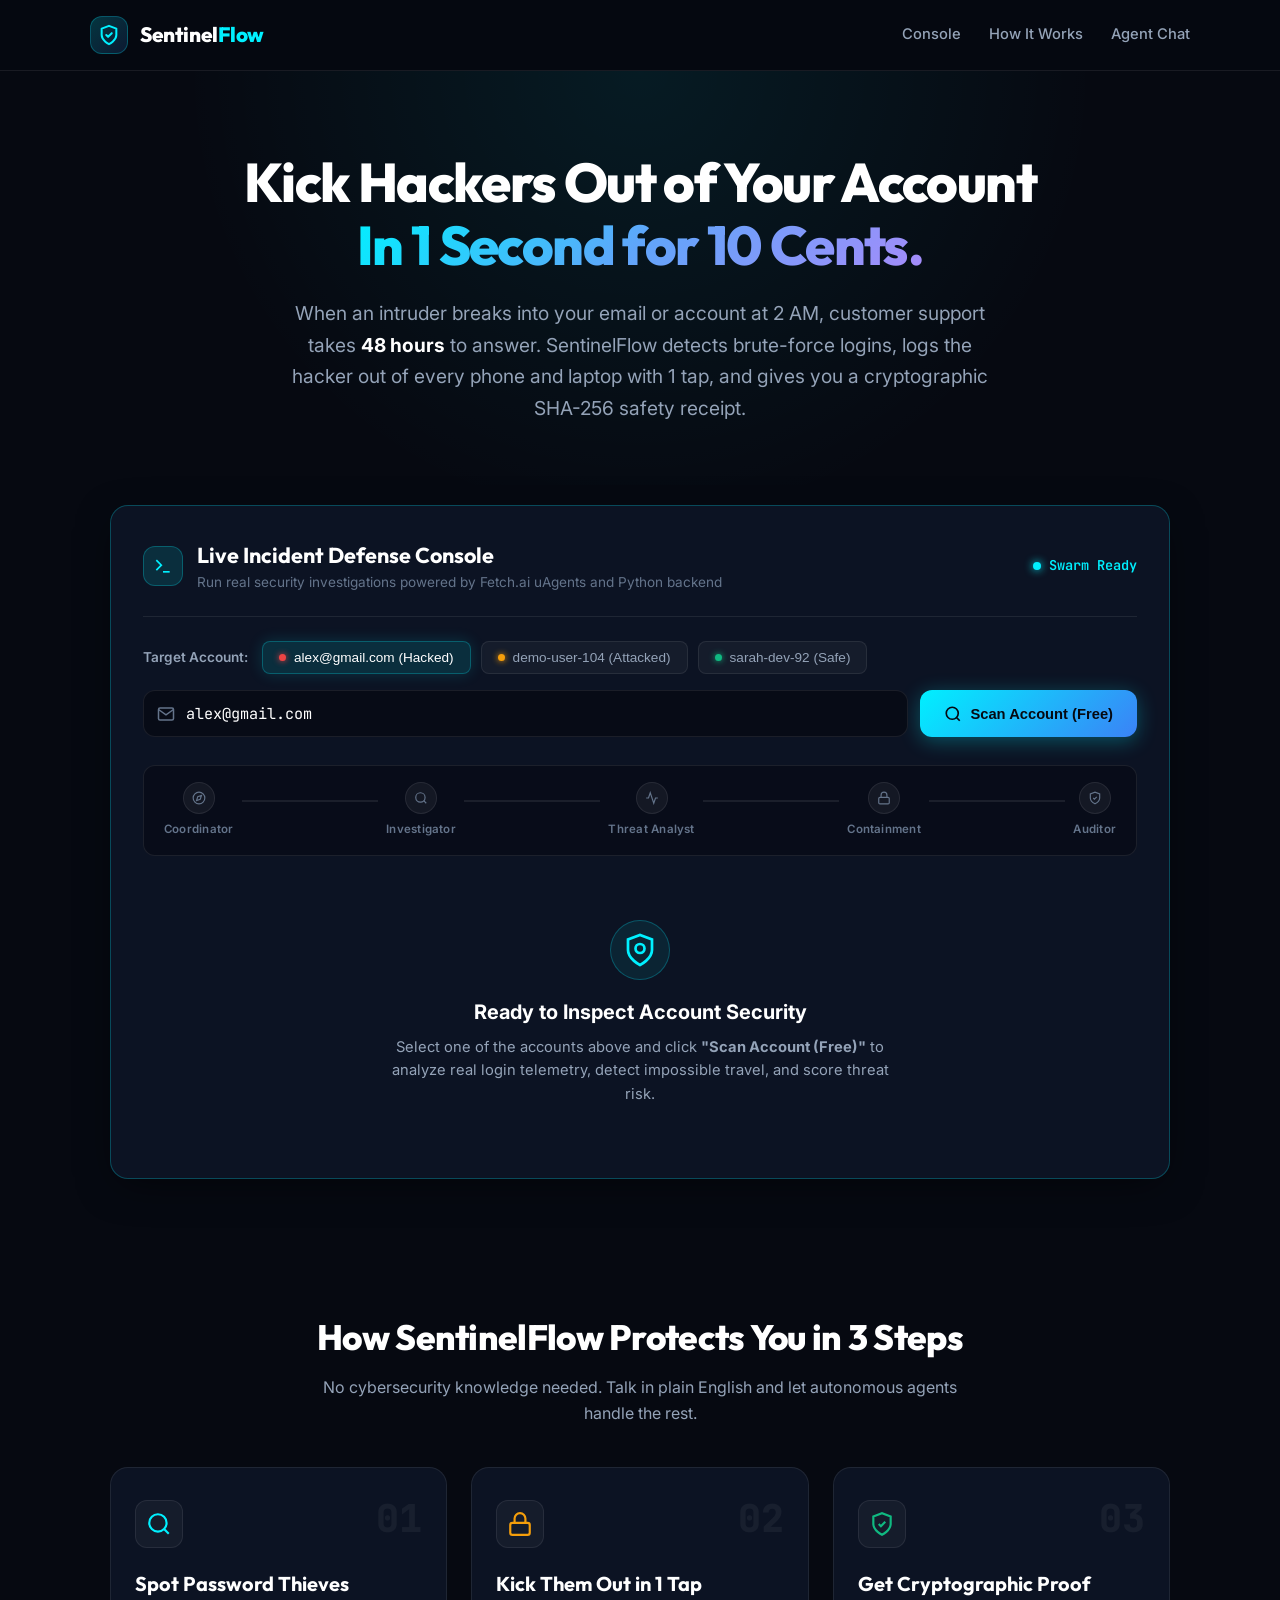
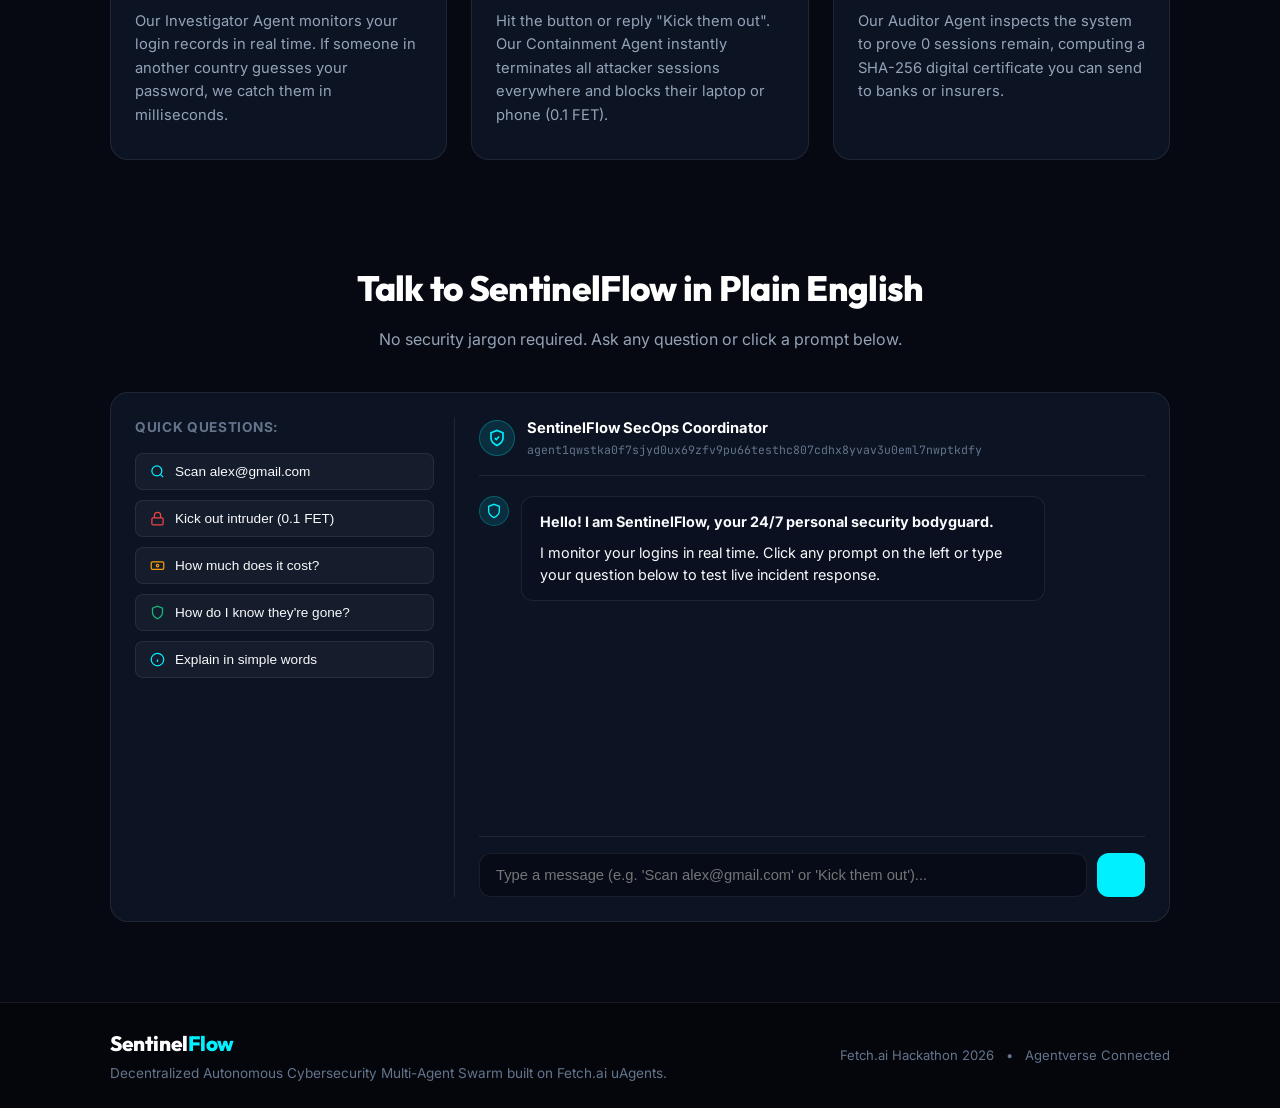
==== commit 0d88cd3f: "Remove header pills/announcements and add summary_report intent with full MITRE telemetry" ====
--- a/web/index.html
+++ b/web/index.html
@@ -15,51 +15,24 @@
 </head>
 <body>
 
-  <!-- Top Announcement Bar -->
-  <aside class="top-bar">
-    <div class="top-bar-inner">
-      <span class="status-pill">
-        <span class="pulse-dot"></span>
-        FETCH.AI MAINNET SWARM
-      </span>
-      <span class="top-bar-text">Live 5-agent security swarm connected to Agentverse Mailbox</span>
-      <span class="top-bar-cost">
-        <svg viewBox="0 0 24 24" width="13" height="13" fill="none" stroke="currentColor" stroke-width="2.5" class="svg-icon">
-          <polygon points="13 2 3 14 12 14 11 22 21 10 12 10 13 2"/>
-        </svg>
-        0.1 FET ($0.10) / rescue
-      </span>
-    </div>
-  </aside>
-
   <!-- Navbar -->
   <header class="navbar">
     <div class="nav-container">
-      <div class="brand">
+      <a href="#" class="brand">
         <div class="brand-logo">
           <svg viewBox="0 0 24 24" width="22" height="22" fill="none" stroke="currentColor" stroke-width="2.2" stroke-linecap="round" stroke-linejoin="round">
             <path d="M12 22s8-4 8-10V5l-8-3-8 3v7c0 6 8 10 8 10z"/>
             <path d="M9 12l2 2 4-4"/>
           </svg>
         </div>
-        <div class="brand-title">
-          <span class="brand-name">Sentinel<span>Flow</span></span>
-          <span class="brand-sub">Autonomous Account Defense</span>
-        </div>
-      </div>
-
-      <div class="nav-links">
-        <a href="#console" class="nav-link">Live Console</a>
+        <span class="brand-name">Sentinel<span>Flow</span></span>
+      </a>
+
+      <nav class="nav-links">
+        <a href="#console" class="nav-link">Console</a>
         <a href="#how-it-works" class="nav-link">How It Works</a>
-        <a href="#chat" class="nav-link">Ask the Agent</a>
-      </div>
-
-      <div class="nav-status">
-        <div class="live-indicator">
-          <span class="dot-online"></span>
-          <span class="live-text">Daemon: Live (Port 8000)</span>
-        </div>
-      </div>
+        <a href="#chat" class="nav-link">Agent Chat</a>
+      </nav>
     </div>
   </header>
 
@@ -68,13 +41,6 @@
     <!-- Hero Section -->
     <section class="hero-section">
       <div class="hero-content">
-        <div class="hero-badge">
-          <svg viewBox="0 0 24 24" width="14" height="14" fill="none" stroke="currentColor" stroke-width="2.2" class="svg-icon text-cyan">
-            <polygon points="13 2 3 14 12 14 11 22 21 10 12 10 13 2"/>
-          </svg>
-          Sub-Second Incident Containment for Everyday People
-        </div>
-
         <h1 class="hero-title">
           Kick Hackers Out of Your Account <br>
           <span class="gradient-text">In 1 Second for 10 Cents.</span>
@@ -82,51 +48,8 @@
 
         <p class="hero-desc">
           When an intruder breaks into your email or account at 2 AM, customer support takes <strong>48 hours</strong> to answer. 
-          <strong>SentinelFlow</strong> detects brute force logins, logs the hacker out of every phone and laptop with 1 tap, and gives you a cryptographic SHA-256 safety receipt.
+          SentinelFlow detects brute-force logins, logs the hacker out of every phone and laptop with 1 tap, and gives you a cryptographic SHA-256 safety receipt.
         </p>
-
-        <!-- 3 Quick Value Highlights -->
-        <div class="hero-stats">
-          <div class="stat-pill">
-            <div class="stat-icon-wrap text-cyan">
-              <svg viewBox="0 0 24 24" width="18" height="18" fill="none" stroke="currentColor" stroke-width="2.2">
-                <circle cx="12" cy="12" r="10"/>
-                <polyline points="12 6 12 12 16 14"/>
-              </svg>
-            </div>
-            <div class="stat-info">
-              <strong>1 Second</strong>
-              <span>Response Time</span>
-            </div>
-          </div>
-
-          <div class="stat-pill">
-            <div class="stat-icon-wrap text-yellow">
-              <svg viewBox="0 0 24 24" width="18" height="18" fill="none" stroke="currentColor" stroke-width="2.2">
-                <rect x="2" y="6" width="20" height="12" rx="2"/>
-                <circle cx="12" cy="12" r="2"/>
-                <path d="M6 12h.01M18 12h.01"/>
-              </svg>
-            </div>
-            <div class="stat-info">
-              <strong>0.1 FET (~$0.10)</strong>
-              <span>Pay-Per-Rescue</span>
-            </div>
-          </div>
-
-          <div class="stat-pill">
-            <div class="stat-icon-wrap text-green">
-              <svg viewBox="0 0 24 24" width="18" height="18" fill="none" stroke="currentColor" stroke-width="2.2">
-                <path d="M12 22s8-4 8-10V5l-8-3-8 3v7c0 6 8 10 8 10z"/>
-                <path d="M9 12l2 2 4-4"/>
-              </svg>
-            </div>
-            <div class="stat-info">
-              <strong>SHA-256</strong>
-              <span>Tamper-Proof Proof</span>
-            </div>
-          </div>
-        </div>
       </div>
     </section>
 
@@ -145,35 +68,32 @@
               </div>
               <div>
                 <h2>Live Incident Defense Console</h2>
-                <p>Test real security investigations powered by Fetch.ai uAgents and real Python engine</p>
-              </div>
-            </div>
-            <div class="console-status" id="console-status-badge">
+                <p>Run real security investigations powered by Fetch.ai uAgents and Python backend</p>
+              </div>
+            </div>
+            <div class="console-status-clean">
               <span class="status-dot"></span>
-              <span id="telemetry-text">SWARM: READY</span>
-            </div>
-          </div>
-
-          <!-- Account Selector Pills -->
+              <span id="telemetry-text">Swarm Ready</span>
+            </div>
+          </div>
+
+          <!-- Account Selector -->
           <div class="account-selector">
-            <span class="selector-label">Test Account:</span>
+            <span class="selector-label">Target Account:</span>
             <div class="preset-buttons">
               <button class="account-btn active" data-target="alex@gmail.com">
                 <span class="account-dot dot-critical"></span>
-                <span>alex@gmail.com</span>
-                <span class="account-tag tag-critical">Intruder Active</span>
+                <span>alex@gmail.com (Hacked)</span>
               </button>
 
               <button class="account-btn" data-target="demo-user-104">
                 <span class="account-dot dot-warning"></span>
-                <span>demo-user-104</span>
-                <span class="account-tag tag-warning">Brute Force</span>
+                <span>demo-user-104 (Attacked)</span>
               </button>
 
               <button class="account-btn" data-target="sarah-dev-92">
                 <span class="account-dot dot-safe"></span>
-                <span>sarah-dev-92</span>
-                <span class="account-tag tag-safe">Safe Baseline</span>
+                <span>sarah-dev-92 (Safe)</span>
               </button>
             </div>
           </div>
@@ -262,7 +182,7 @@
             <!-- State 1: Standby -->
             <div class="stage-box" id="box-standby">
               <div class="standby-icon">
-                <svg viewBox="0 0 24 24" width="40" height="40" fill="none" stroke="currentColor" stroke-width="1.8" class="text-cyan">
+                <svg viewBox="0 0 24 24" width="36" height="36" fill="none" stroke="currentColor" stroke-width="1.8" class="text-cyan">
                   <path d="M12 22s8-4 8-10V5l-8-3-8 3v7c0 6 8 10 8 10z"/>
                   <circle cx="12" cy="11" r="3"/>
                 </svg>
@@ -282,10 +202,7 @@
                   </svg>
                 </div>
                 <div class="alert-text">
-                  <div class="badge-row">
-                    <span class="badge" id="risk-score-badge">CRITICAL RISK: 100/100</span>
-                    <span class="badge badge-dark">MITRE ATT&CK Correlated</span>
-                  </div>
+                  <div class="threat-level-text" id="risk-score-badge">CRITICAL RISK: 100/100</div>
                   <h3 id="threat-title">Unauthorized Intrusion Detected on alex@gmail.com</h3>
                 </div>
               </div>
@@ -320,14 +237,14 @@
             <div class="stage-box hidden" id="box-verified">
               <div class="verified-header">
                 <div class="verified-icon">
-                  <svg viewBox="0 0 24 24" width="32" height="32" fill="none" stroke="currentColor" stroke-width="2.5" class="text-green">
+                  <svg viewBox="0 0 24 24" width="28" height="28" fill="none" stroke="currentColor" stroke-width="2.5" class="text-green">
                     <path d="M12 22s8-4 8-10V5l-8-3-8 3v7c0 6 8 10 8 10z"/>
                     <polyline points="9 12 11 14 15 10"/>
                   </svg>
                 </div>
                 <div>
-                  <div class="badge badge-verified">CONTAINMENT VERIFIED</div>
-                  <h3>Intruder Evicted & Account Successfully Secured</h3>
+                  <div class="verified-tag">CONTAINMENT VERIFIED</div>
+                  <h3>Intruder Evicted & Account Secured</h3>
                   <p>All active sessions terminated. Attacker IP quarantined at firewall.</p>
                 </div>
               </div>
@@ -394,7 +311,6 @@
     <section class="how-section" id="how-it-works">
       <div class="section-container">
         <div class="section-header">
-          <span class="section-tag">DEAD SIMPLE DEFENSE</span>
           <h2>How SentinelFlow Protects You in 3 Steps</h2>
           <p>No cybersecurity knowledge needed. Talk in plain English and let autonomous agents handle the rest.</p>
         </div>
@@ -404,42 +320,39 @@
           <div class="step-card">
             <div class="step-num">01</div>
             <div class="card-icon text-cyan">
-              <svg viewBox="0 0 24 24" width="28" height="28" fill="none" stroke="currentColor" stroke-width="2">
+              <svg viewBox="0 0 24 24" width="26" height="26" fill="none" stroke="currentColor" stroke-width="2">
                 <circle cx="11" cy="11" r="8"/>
                 <line x1="21" y1="21" x2="16.65" y2="16.65"/>
               </svg>
             </div>
             <h3>Spot Password Thieves</h3>
             <p>Our Investigator Agent monitors your login records in real time. If someone in another country guesses your password, we catch them in milliseconds.</p>
-            <span class="card-badge badge-free">100% Free Scans</span>
           </div>
 
           <!-- Step 2 -->
           <div class="step-card">
             <div class="step-num">02</div>
             <div class="card-icon text-yellow">
-              <svg viewBox="0 0 24 24" width="28" height="28" fill="none" stroke="currentColor" stroke-width="2">
+              <svg viewBox="0 0 24 24" width="26" height="26" fill="none" stroke="currentColor" stroke-width="2">
                 <rect x="3" y="11" width="18" height="11" rx="2" ry="2"/>
                 <path d="M7 11V7a5 5 0 0 1 10 0v4"/>
               </svg>
             </div>
             <h3>Kick Them Out in 1 Tap</h3>
-            <p>Hit the button or reply "Kick them out". Our Containment Agent instantly terminates all attacker sessions everywhere and blocks their laptop or phone.</p>
-            <span class="card-badge badge-paid">0.1 FET (~$0.10)</span>
+            <p>Hit the button or reply "Kick them out". Our Containment Agent instantly terminates all attacker sessions everywhere and blocks their laptop or phone (0.1 FET).</p>
           </div>
 
           <!-- Step 3 -->
           <div class="step-card">
             <div class="step-num">03</div>
             <div class="card-icon text-green">
-              <svg viewBox="0 0 24 24" width="28" height="28" fill="none" stroke="currentColor" stroke-width="2">
+              <svg viewBox="0 0 24 24" width="26" height="26" fill="none" stroke="currentColor" stroke-width="2">
                 <path d="M12 22s8-4 8-10V5l-8-3-8 3v7c0 6 8 10 8 10z"/>
                 <polyline points="9 12 11 14 15 10"/>
               </svg>
             </div>
             <h3>Get Cryptographic Proof</h3>
             <p>Our Auditor Agent inspects the system to prove 0 sessions remain, computing a SHA-256 digital certificate you can send to banks or insurers.</p>
-            <span class="card-badge badge-free">Verified On-Chain</span>
           </div>
         </div>
       </div>
@@ -449,9 +362,8 @@
     <section class="chat-section" id="chat">
       <div class="section-container">
         <div class="section-header">
-          <span class="section-tag">NATURAL LANGUAGE SecOps</span>
-          <h2>Talk to SentinelFlow Like a Real Person</h2>
-          <p>No security jargon required. Ask any question or tap one of the suggested prompts below.</p>
+          <h2>Talk to SentinelFlow in Plain English</h2>
+          <p>No security jargon required. Ask any question or click a prompt below.</p>
         </div>
 
         <div class="chat-layout">
@@ -513,7 +425,6 @@
                 <strong>SentinelFlow SecOps Coordinator</strong>
                 <span>agent1qwstka0f7sjyd0ux69zfv9pu66testhc807cdhx8yvav3u0eml7nwptkdfy</span>
               </div>
-              <span class="agent-status-tag">Connected</span>
             </div>
 
             <div class="chat-body" id="chat-messages">
@@ -548,7 +459,7 @@
 
   </main>
 
-  <!-- Clean Footer -->
+  <!-- Clean Minimal Footer -->
   <footer class="footer">
     <div class="footer-inner">
       <div class="footer-left">
@@ -558,9 +469,7 @@
       <div class="footer-right">
         <span>Fetch.ai Hackathon 2026</span>
         <span>•</span>
-        <span>Agentverse Mailbox: Live</span>
-        <span>•</span>
-        <span>26/26 Tests Passing</span>
+        <span>Agentverse Connected</span>
       </div>
     </div>
   </footer>
--- a/web/styles.css
+++ b/web/styles.css
@@ -1,6 +1,6 @@
 /* ==========================================================================
    SentinelFlow — Modern Autonomous Cyber SecOps Design System
-   Keep It Simple: High-contrast, sleek cyber dark mode, zero emoji, real SVG icons.
+   Clean, sleek, minimal cyber dark mode. Zero emojis, real SVG icons, no pill clutter.
    ========================================================================== */
 
 :root {
@@ -8,7 +8,6 @@
   --bg-secondary: #0B1120;
   --bg-card: rgba(15, 23, 42, 0.75);
   --bg-card-hover: rgba(24, 36, 66, 0.85);
-  --bg-glass: rgba(11, 17, 32, 0.6);
 
   --border-subtle: rgba(255, 255, 255, 0.08);
   --border-glow: rgba(0, 240, 255, 0.25);
@@ -33,12 +32,11 @@
 
   --shadow-cyan: 0 0 25px rgba(0, 240, 255, 0.2);
   --shadow-red: 0 0 25px rgba(239, 68, 68, 0.25);
-  --shadow-green: 0 0 25px rgba(16, 185, 129, 0.25);
   --shadow-card: 0 10px 40px -10px rgba(0, 0, 0, 0.6);
 
   --radius-sm: 8px;
-  --radius-md: 14px;
-  --radius-lg: 20px;
+  --radius-md: 12px;
+  --radius-lg: 18px;
   --radius-full: 9999px;
 
   --transition-fast: 0.2s cubic-bezier(0.4, 0, 0.2, 1);
@@ -87,72 +85,20 @@
   flex-shrink: 0;
 }
 
-/* Top Announcement Bar */
-.top-bar {
-  background: linear-gradient(90deg, rgba(0, 240, 255, 0.08), rgba(99, 102, 241, 0.12), rgba(0, 240, 255, 0.08));
-  border-bottom: 1px solid var(--border-glow);
-  padding: 8px 16px;
-  font-size: 0.82rem;
-  text-align: center;
-}
-
-.top-bar-inner {
-  display: flex;
-  align-items: center;
-  justify-content: center;
-  gap: 16px;
-  flex-wrap: wrap;
-}
-
-.status-pill {
-  display: inline-flex;
-  align-items: center;
-  gap: 6px;
-  background: rgba(0, 240, 255, 0.15);
-  color: var(--accent-cyan);
-  border: 1px solid var(--border-glow);
-  padding: 3px 10px;
-  border-radius: var(--radius-full);
-  font-size: 0.72rem;
-  font-weight: 700;
-  letter-spacing: 0.05em;
-}
-
-.pulse-dot {
-  width: 6px;
-  height: 6px;
-  background: var(--accent-cyan);
-  border-radius: 50%;
-  box-shadow: 0 0 8px var(--accent-cyan);
-  animation: pulseDot 1.8s infinite;
-}
-
-.top-bar-text {
-  color: var(--text-secondary);
-}
-
-.top-bar-cost {
-  color: var(--accent-yellow);
-  font-weight: 600;
-  display: inline-flex;
-  align-items: center;
-  gap: 4px;
-}
-
 /* Navbar */
 .navbar {
   position: sticky;
   top: 0;
   z-index: 100;
-  background: rgba(6, 9, 17, 0.85);
+  background: rgba(6, 9, 17, 0.9);
   backdrop-filter: blur(16px);
   -webkit-backdrop-filter: blur(16px);
   border-bottom: 1px solid var(--border-subtle);
-  padding: 14px 24px;
+  padding: 16px 28px;
 }
 
 .nav-container {
-  max-width: 1200px;
+  max-width: 1100px;
   margin: 0 auto;
   display: flex;
   align-items: center;
@@ -167,8 +113,8 @@
 }
 
 .brand-logo {
-  width: 40px;
-  height: 40px;
+  width: 38px;
+  height: 38px;
   background: linear-gradient(135deg, rgba(0, 240, 255, 0.2), rgba(59, 130, 246, 0.15));
   border: 1px solid var(--border-glow);
   border-radius: var(--radius-md);
@@ -176,17 +122,11 @@
   align-items: center;
   justify-content: center;
   color: var(--accent-cyan);
-  box-shadow: var(--shadow-cyan);
-}
-
-.brand-title {
-  display: flex;
-  flex-direction: column;
 }
 
 .brand-name {
   font-family: var(--font-heading);
-  font-size: 1.25rem;
+  font-size: 1.3rem;
   font-weight: 800;
   color: var(--text-white);
   letter-spacing: -0.02em;
@@ -194,14 +134,6 @@
 
 .brand-name span {
   color: var(--accent-cyan);
-}
-
-.brand-sub {
-  font-size: 0.72rem;
-  color: var(--text-muted);
-  text-transform: uppercase;
-  letter-spacing: 0.05em;
-  font-weight: 600;
 }
 
 .nav-links {
@@ -222,124 +154,43 @@
   color: var(--text-white);
 }
 
-.live-indicator {
-  display: flex;
-  align-items: center;
-  gap: 8px;
-  background: rgba(16, 185, 129, 0.1);
-  border: 1px solid rgba(16, 185, 129, 0.3);
-  padding: 6px 14px;
-  border-radius: var(--radius-full);
-  font-size: 0.8rem;
-  font-weight: 600;
-  color: var(--accent-green);
-}
-
-.dot-online {
-  width: 8px;
-  height: 8px;
-  background: var(--accent-green);
-  border-radius: 50%;
-  box-shadow: 0 0 10px var(--accent-green);
-  animation: pulseDot 2s infinite;
-}
-
 /* Hero Section */
 .hero-section {
-  padding: 70px 24px 50px;
+  padding: 80px 24px 60px;
   text-align: center;
   background: radial-gradient(circle at 50% 0%, rgba(0, 240, 255, 0.08) 0%, transparent 60%);
 }
 
 .hero-content {
-  max-width: 860px;
+  max-width: 820px;
   margin: 0 auto;
-}
-
-.hero-badge {
-  display: inline-flex;
-  align-items: center;
-  gap: 8px;
-  background: rgba(0, 240, 255, 0.08);
-  border: 1px solid var(--border-glow);
-  padding: 6px 16px;
-  border-radius: var(--radius-full);
-  font-size: 0.82rem;
-  font-weight: 600;
-  color: var(--text-white);
-  margin-bottom: 24px;
 }
 
 .hero-title {
   font-family: var(--font-heading);
-  font-size: 3.2rem;
+  font-size: 3.4rem;
   font-weight: 800;
   line-height: 1.15;
   letter-spacing: -0.03em;
   color: var(--text-white);
-  margin-bottom: 20px;
+  margin-bottom: 22px;
 }
 
 .hero-desc {
-  font-size: 1.15rem;
+  font-size: 1.2rem;
   color: var(--text-secondary);
   line-height: 1.65;
-  max-width: 720px;
-  margin: 0 auto 36px;
+  max-width: 700px;
+  margin: 0 auto;
 }
 
 .hero-desc strong {
   color: var(--text-white);
 }
 
-.hero-stats {
-  display: flex;
-  align-items: center;
-  justify-content: center;
-  gap: 20px;
-  flex-wrap: wrap;
-}
-
-.stat-pill {
-  display: flex;
-  align-items: center;
-  gap: 12px;
-  background: var(--bg-card);
-  border: 1px solid var(--border-subtle);
-  padding: 10px 18px;
-  border-radius: var(--radius-md);
-  backdrop-filter: blur(10px);
-}
-
-.stat-icon-wrap {
-  width: 36px;
-  height: 36px;
-  border-radius: var(--radius-sm);
-  background: rgba(255, 255, 255, 0.05);
-  display: flex;
-  align-items: center;
-  justify-content: center;
-}
-
-.stat-info {
-  display: flex;
-  flex-direction: column;
-  text-align: left;
-}
-
-.stat-info strong {
-  font-size: 0.95rem;
-  color: var(--text-white);
-}
-
-.stat-info span {
-  font-size: 0.75rem;
-  color: var(--text-muted);
-}
-
-/* Console Section (The Core Interactive Widget) */
+/* Console Section */
 .console-section {
-  padding: 30px 24px 60px;
+  padding: 20px 24px 70px;
 }
 
 .section-container {
@@ -360,7 +211,7 @@
   display: flex;
   align-items: center;
   justify-content: space-between;
-  padding-bottom: 24px;
+  padding-bottom: 22px;
   border-bottom: 1px solid var(--border-subtle);
   flex-wrap: wrap;
   gap: 16px;
@@ -373,8 +224,8 @@
 }
 
 .console-icon {
-  width: 42px;
-  height: 42px;
+  width: 40px;
+  height: 40px;
   border-radius: var(--radius-md);
   background: rgba(0, 240, 255, 0.12);
   border: 1px solid var(--border-glow);
@@ -396,15 +247,11 @@
   color: var(--text-muted);
 }
 
-.console-status {
+.console-status-clean {
   display: flex;
   align-items: center;
   gap: 8px;
-  background: rgba(0, 240, 255, 0.1);
-  border: 1px solid var(--border-glow);
-  padding: 6px 14px;
-  border-radius: var(--radius-full);
-  font-size: 0.78rem;
+  font-size: 0.85rem;
   font-family: var(--font-mono);
   font-weight: 600;
   color: var(--accent-cyan);
@@ -447,8 +294,8 @@
   gap: 8px;
   background: rgba(255, 255, 255, 0.04);
   border: 1px solid var(--border-subtle);
-  padding: 7px 14px;
-  border-radius: var(--radius-md);
+  padding: 8px 16px;
+  border-radius: var(--radius-sm);
   color: var(--text-secondary);
   font-size: 0.85rem;
   cursor: pointer;
@@ -476,16 +323,6 @@
 .dot-critical { background: var(--accent-red); box-shadow: 0 0 6px var(--accent-red); }
 .dot-warning { background: var(--accent-yellow); box-shadow: 0 0 6px var(--accent-yellow); }
 .dot-safe { background: var(--accent-green); box-shadow: 0 0 6px var(--accent-green); }
-
-.account-tag {
-  font-size: 0.7rem;
-  padding: 2px 6px;
-  border-radius: 4px;
-  font-weight: 600;
-}
-.tag-critical { background: rgba(239, 68, 68, 0.2); color: var(--accent-red); }
-.tag-warning { background: rgba(245, 158, 11, 0.2); color: var(--accent-yellow); }
-.tag-safe { background: rgba(16, 185, 129, 0.2); color: var(--accent-green); }
 
 /* Scan Bar */
 .scan-bar {
@@ -678,8 +515,8 @@
 }
 
 .standby-icon {
-  width: 64px;
-  height: 64px;
+  width: 60px;
+  height: 60px;
   margin: 0 auto 16px;
   border-radius: 50%;
   background: rgba(0, 240, 255, 0.08);
@@ -730,34 +567,12 @@
   flex: 1;
 }
 
-.badge-row {
-  display: flex;
-  gap: 8px;
-  margin-bottom: 8px;
-}
-
-.badge {
-  display: inline-block;
-  padding: 3px 10px;
-  border-radius: var(--radius-full);
-  font-size: 0.72rem;
+.threat-level-text {
+  font-size: 0.82rem;
   font-weight: 700;
-  letter-spacing: 0.04em;
-  background: rgba(239, 68, 68, 0.2);
   color: var(--accent-red);
-  border: 1px solid var(--border-critical);
-}
-
-.badge-verified {
-  background: rgba(16, 185, 129, 0.2);
-  color: var(--accent-green);
-  border-color: var(--border-verified);
-}
-
-.badge-dark {
-  background: rgba(255, 255, 255, 0.06);
-  color: var(--text-secondary);
-  border: 1px solid var(--border-subtle);
+  letter-spacing: 0.05em;
+  margin-bottom: 4px;
 }
 
 .alert-text h3 {
@@ -831,8 +646,8 @@
 }
 
 .verified-icon {
-  width: 52px;
-  height: 52px;
+  width: 48px;
+  height: 48px;
   border-radius: var(--radius-md);
   background: rgba(16, 185, 129, 0.15);
   border: 1px solid var(--border-verified);
@@ -840,6 +655,13 @@
   align-items: center;
   justify-content: center;
   flex-shrink: 0;
+}
+
+.verified-tag {
+  font-size: 0.8rem;
+  font-weight: 700;
+  color: var(--accent-green);
+  letter-spacing: 0.05em;
 }
 
 .verified-header h3 {
@@ -961,22 +783,12 @@
   margin: 0 auto 40px;
 }
 
-.section-tag {
-  font-size: 0.78rem;
-  font-weight: 700;
-  color: var(--accent-cyan);
-  letter-spacing: 0.08em;
-  text-transform: uppercase;
-  margin-bottom: 8px;
-  display: block;
-}
-
 .section-header h2 {
   font-family: var(--font-heading);
   font-size: 2.2rem;
   font-weight: 800;
   color: var(--text-white);
-  margin-bottom: 12px;
+  margin-bottom: 10px;
   letter-spacing: -0.02em;
 }
 
@@ -1003,7 +815,6 @@
 .step-card:hover {
   transform: translateY(-4px);
   border-color: var(--border-glow);
-  box-shadow: 0 10px 30px rgba(0, 240, 255, 0.1);
 }
 
 .step-num {
@@ -1017,8 +828,8 @@
 }
 
 .card-icon {
-  width: 52px;
-  height: 52px;
+  width: 48px;
+  height: 48px;
   border-radius: var(--radius-md);
   background: rgba(255, 255, 255, 0.04);
   border: 1px solid var(--border-subtle);
@@ -1040,27 +851,6 @@
   color: var(--text-secondary);
   font-size: 0.92rem;
   line-height: 1.6;
-  margin-bottom: 20px;
-}
-
-.card-badge {
-  display: inline-block;
-  padding: 4px 10px;
-  border-radius: var(--radius-full);
-  font-size: 0.75rem;
-  font-weight: 700;
-}
-
-.badge-free {
-  background: rgba(16, 185, 129, 0.15);
-  color: var(--accent-green);
-  border: 1px solid rgba(16, 185, 129, 0.3);
-}
-
-.badge-paid {
-  background: rgba(245, 158, 11, 0.15);
-  color: var(--accent-yellow);
-  border: 1px solid rgba(245, 158, 11, 0.3);
 }
 
 /* Chat Section */
@@ -1101,7 +891,7 @@
   background: rgba(255, 255, 255, 0.04);
   border: 1px solid var(--border-subtle);
   padding: 10px 14px;
-  border-radius: var(--radius-md);
+  border-radius: var(--radius-sm);
   color: var(--text-primary);
   font-size: 0.85rem;
   text-align: left;
@@ -1155,16 +945,6 @@
   font-size: 0.72rem;
   font-family: var(--font-mono);
   color: var(--text-muted);
-}
-
-.agent-status-tag {
-  font-size: 0.72rem;
-  font-weight: 700;
-  color: var(--accent-green);
-  background: rgba(16, 185, 129, 0.15);
-  border: 1px solid rgba(16, 185, 129, 0.3);
-  padding: 3px 8px;
-  border-radius: var(--radius-full);
 }
 
 .chat-body {
@@ -1292,7 +1072,7 @@
 /* Footer */
 .footer {
   border-top: 1px solid var(--border-subtle);
-  padding: 30px 24px;
+  padding: 24px 28px;
   background: #04060C;
 }
 
@@ -1309,7 +1089,7 @@
 .footer-left p {
   font-size: 0.85rem;
   color: var(--text-muted);
-  margin-top: 4px;
+  margin-top: 2px;
 }
 
 .footer-right {
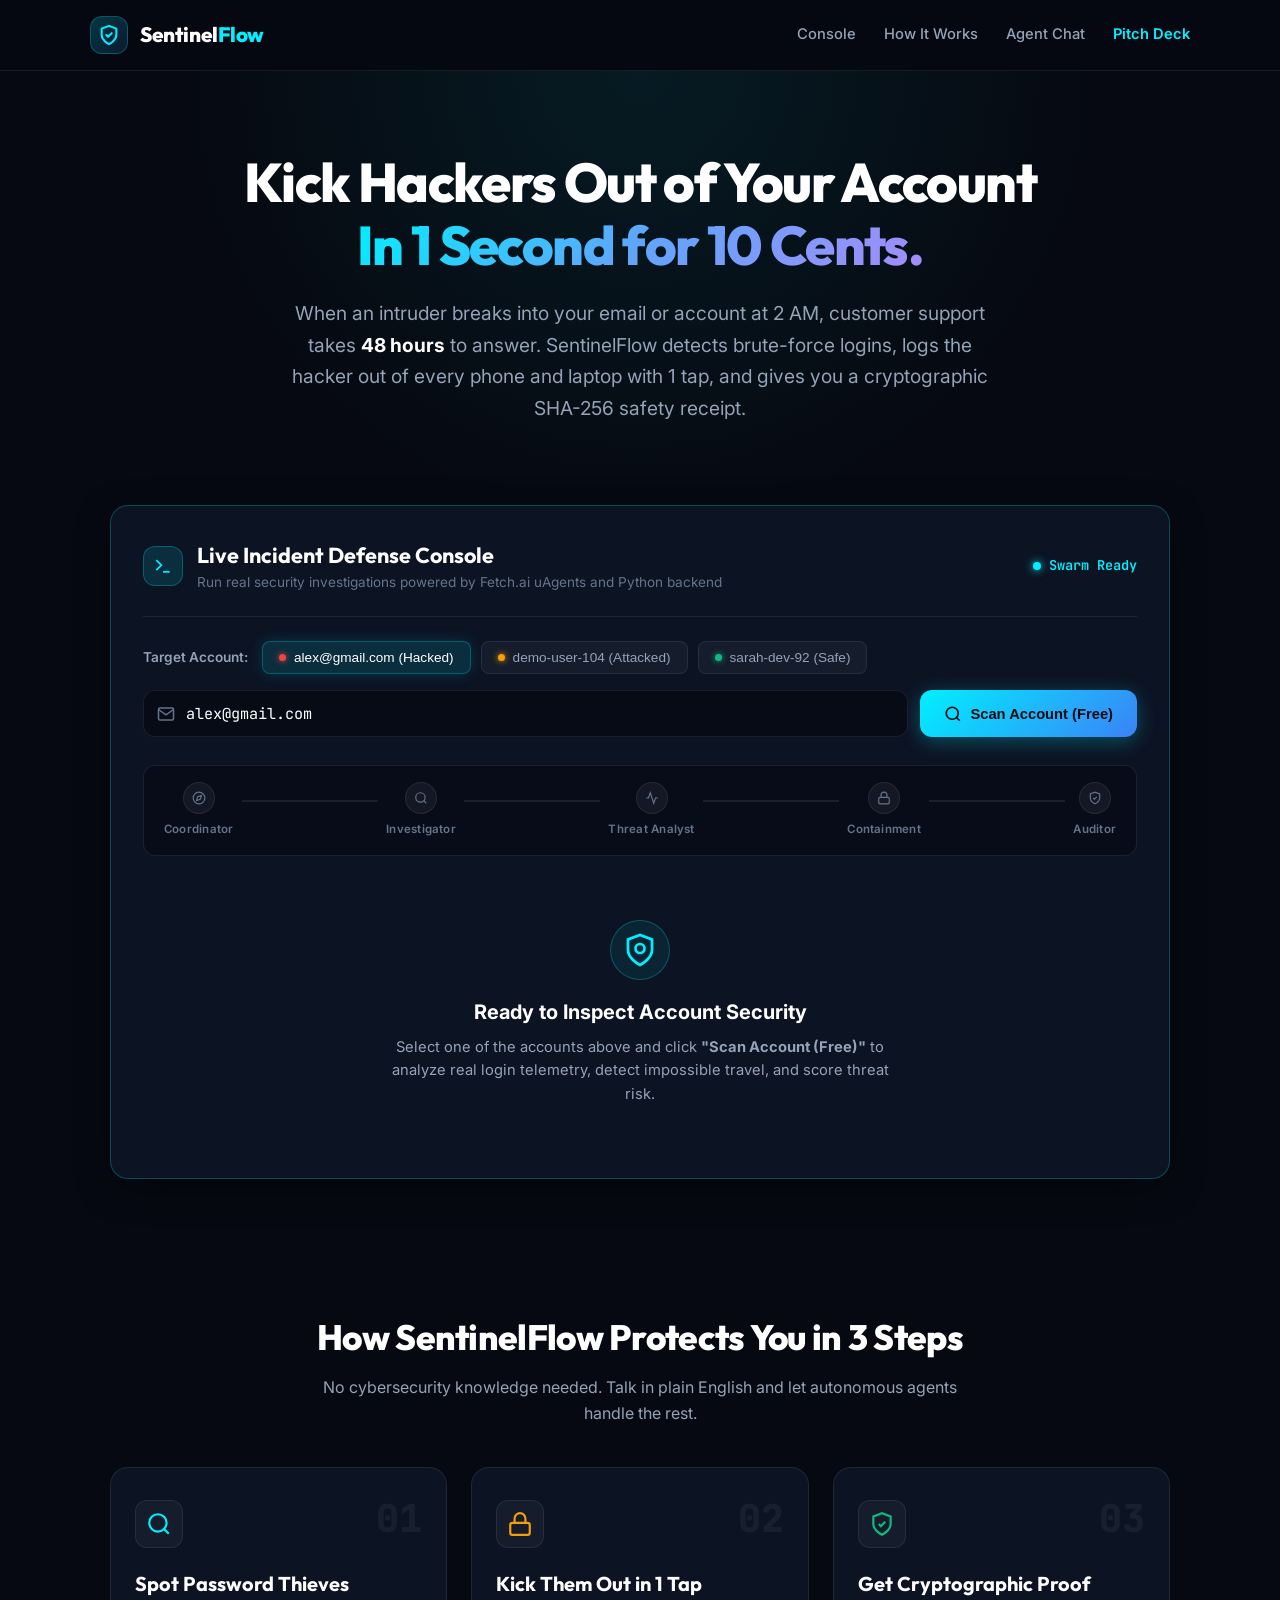
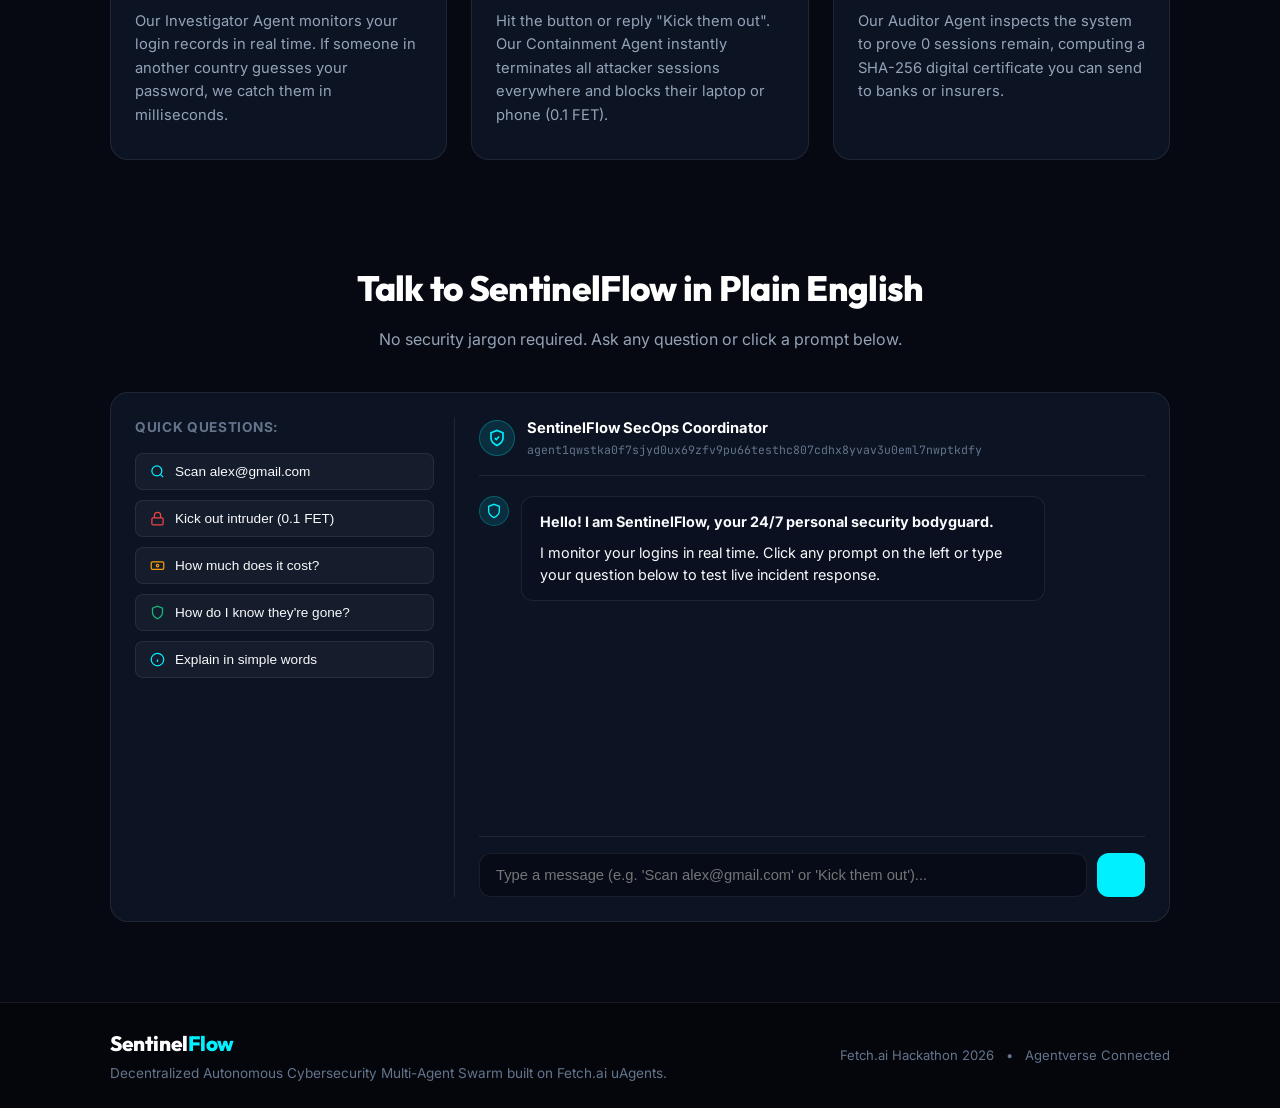
==== commit e12c755c: "Add professional 16:9 PowerPoint deck and interactive web presentation for SentinelFlow" ====
--- a/web/index.html
+++ b/web/index.html
@@ -32,6 +32,7 @@
         <a href="#console" class="nav-link">Console</a>
         <a href="#how-it-works" class="nav-link">How It Works</a>
         <a href="#chat" class="nav-link">Agent Chat</a>
+        <a href="slides.html" class="nav-link" style="color: var(--accent-cyan); font-weight: 600;">Pitch Deck</a>
       </nav>
     </div>
   </header>
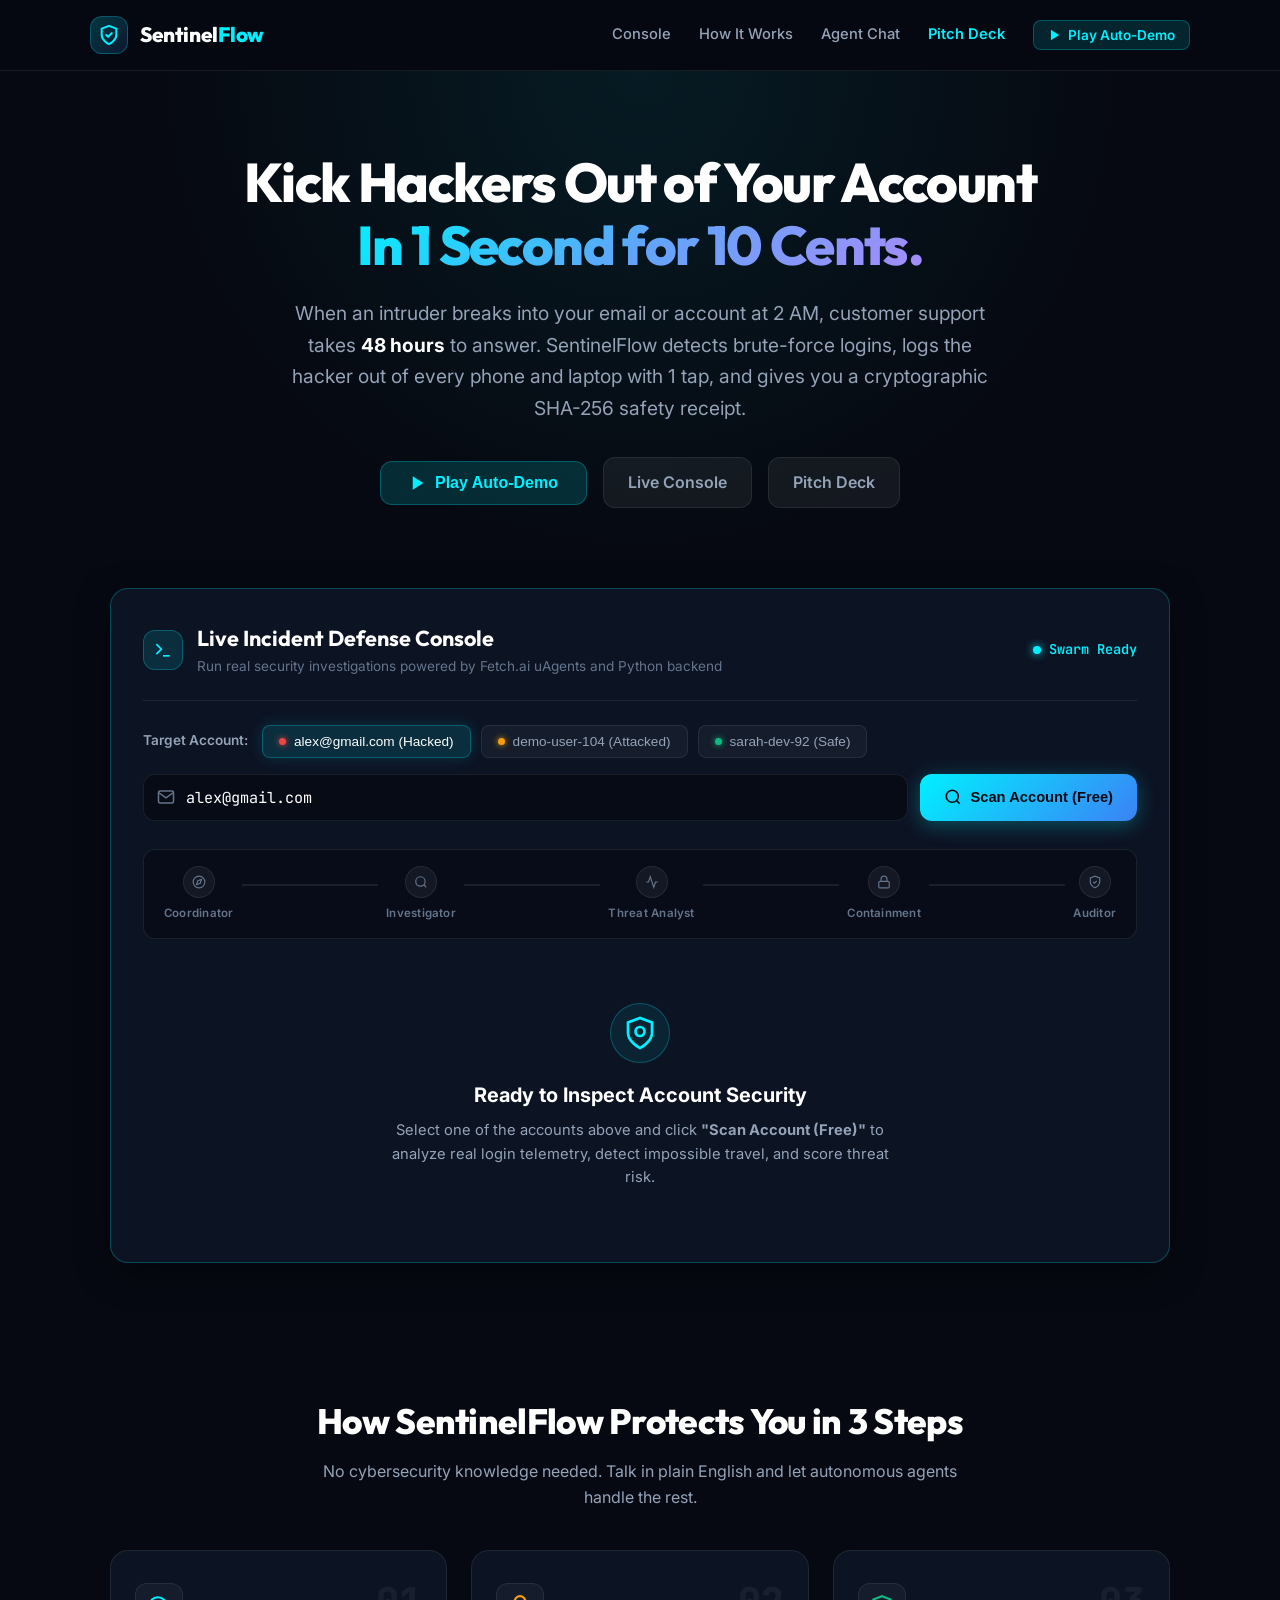
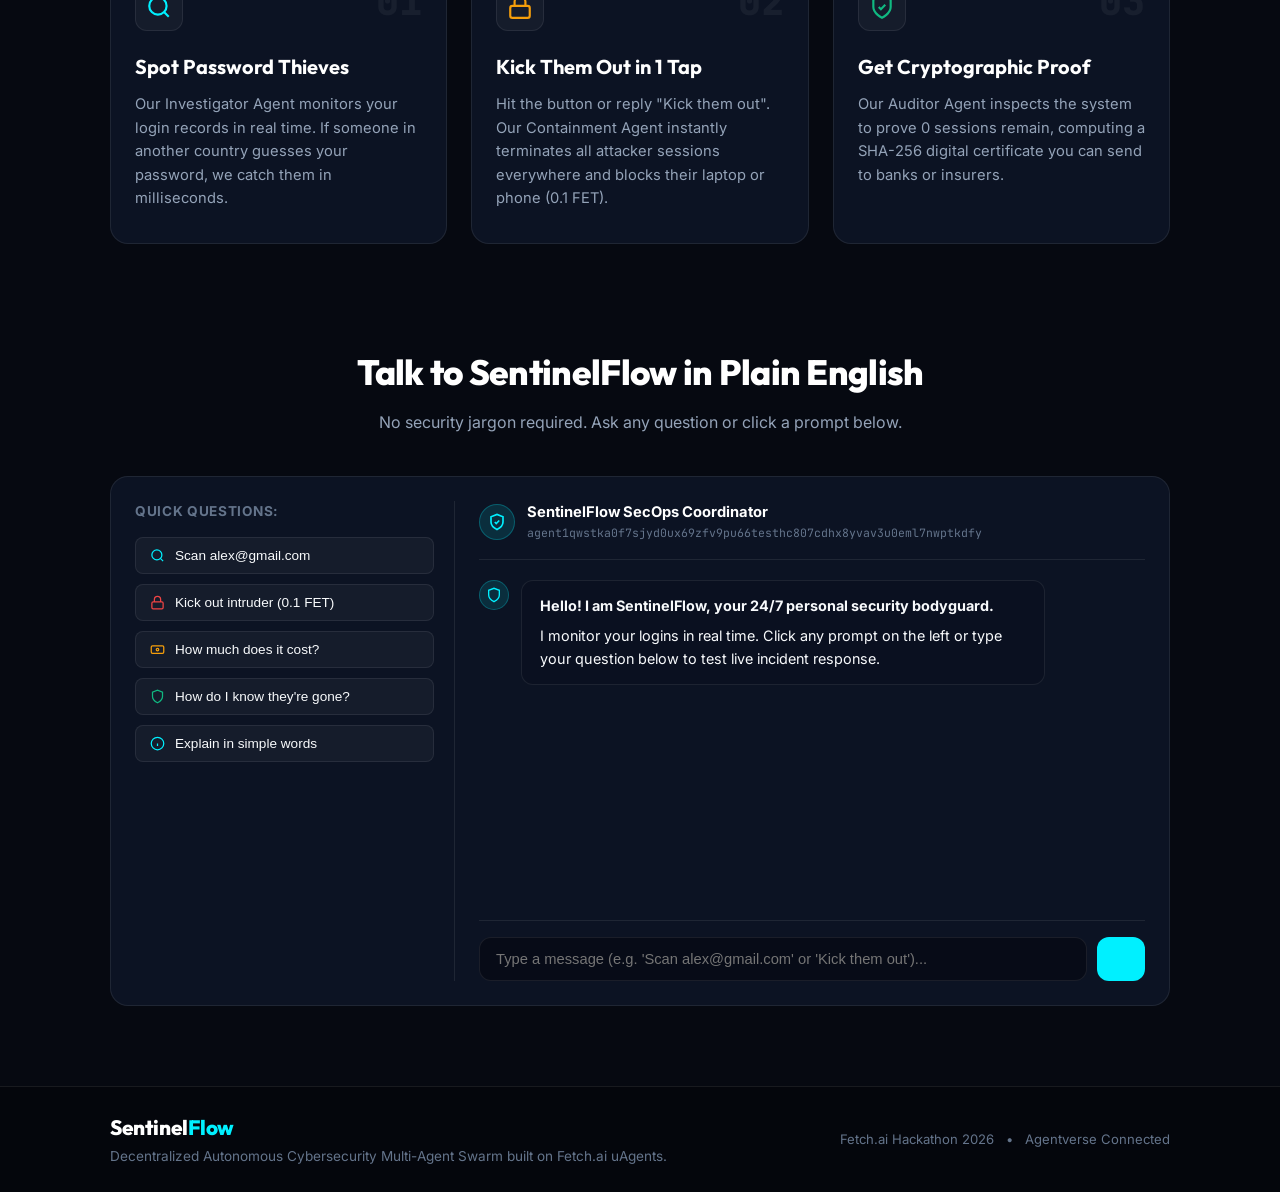
==== commit d9237110: "Add full demo video suite: 1080p MP4 presentation, auto-play guided demo mode, and timestamped voice" ====
--- a/web/index.html
+++ b/web/index.html
@@ -33,6 +33,12 @@
         <a href="#how-it-works" class="nav-link">How It Works</a>
         <a href="#chat" class="nav-link">Agent Chat</a>
         <a href="slides.html" class="nav-link" style="color: var(--accent-cyan); font-weight: 600;">Pitch Deck</a>
+        <button id="nav-btn-autodemo" class="btn-demo-nav">
+          <svg viewBox="0 0 24 24" width="14" height="14" fill="currentColor">
+            <polygon points="5 3 19 12 5 21 5 3"/>
+          </svg>
+          Play Auto-Demo
+        </button>
       </nav>
     </div>
   </header>
@@ -51,6 +57,17 @@
           When an intruder breaks into your email or account at 2 AM, customer support takes <strong>48 hours</strong> to answer. 
           SentinelFlow detects brute-force logins, logs the hacker out of every phone and laptop with 1 tap, and gives you a cryptographic SHA-256 safety receipt.
         </p>
+
+        <div class="hero-actions" style="margin-top: 32px; display: flex; align-items: center; justify-content: center; gap: 16px; flex-wrap: wrap;">
+          <button id="btn-start-autodemo" class="btn btn-primary" style="padding: 12px 28px; font-size: 1rem; cursor: pointer; display: inline-flex; align-items: center; gap: 8px;">
+            <svg viewBox="0 0 24 24" width="18" height="18" fill="currentColor">
+              <polygon points="5 3 19 12 5 21 5 3"/>
+            </svg>
+            Play Auto-Demo
+          </button>
+          <a href="#console" class="btn btn-secondary" style="padding: 12px 24px; font-size: 1rem; text-decoration: none;">Live Console</a>
+          <a href="slides.html" class="btn btn-secondary" style="padding: 12px 24px; font-size: 1rem; text-decoration: none;">Pitch Deck</a>
+        </div>
       </div>
     </section>
 
@@ -475,6 +492,13 @@
     </div>
   </footer>
 
+  <!-- Guided Demo Toast Overlay -->
+  <div id="demo-guide-toast" class="demo-guide-toast hidden">
+    <div class="demo-guide-step" id="demo-guide-step">STEP 1/4</div>
+    <div class="demo-guide-text" id="demo-guide-text">Simulating Suspicious Intruder Alert from Lagos, Nigeria...</div>
+    <button id="demo-guide-stop" class="demo-guide-stop">Stop</button>
+  </div>
+
   <script src="app.js"></script>
 </body>
 </html>
--- a/web/styles.css
+++ b/web/styles.css
@@ -1110,6 +1110,86 @@
   50% { opacity: 0.4; transform: scale(0.85); }
 }
 
+/* Guided Demo Banner Toast */
+.btn-demo-nav {
+  background: rgba(0, 240, 255, 0.12);
+  border: 1px solid var(--border-glow);
+  color: var(--accent-cyan);
+  font-family: var(--font-sans);
+  font-size: 0.85rem;
+  font-weight: 600;
+  padding: 6px 14px;
+  border-radius: var(--radius-sm);
+  cursor: pointer;
+  display: inline-flex;
+  align-items: center;
+  gap: 6px;
+  transition: all var(--transition-fast);
+}
+
+.btn-demo-nav:hover {
+  background: var(--accent-cyan);
+  color: var(--bg-dark);
+}
+
+.demo-guide-toast {
+  position: fixed;
+  bottom: 28px;
+  left: 50%;
+  transform: translateX(-50%);
+  background: rgba(15, 23, 42, 0.95);
+  border: 1px solid var(--accent-cyan);
+  box-shadow: 0 10px 30px rgba(0, 240, 255, 0.25);
+  border-radius: 12px;
+  padding: 12px 24px;
+  display: flex;
+  align-items: center;
+  gap: 16px;
+  z-index: 1000;
+  backdrop-filter: blur(12px);
+  animation: fadeIn 0.3s ease;
+}
+
+.demo-guide-toast.hidden {
+  display: none !important;
+}
+
+.demo-guide-step {
+  font-family: var(--font-mono);
+  font-size: 0.78rem;
+  font-weight: 700;
+  color: #070B14;
+  background: var(--accent-cyan);
+  padding: 4px 10px;
+  border-radius: 6px;
+  letter-spacing: 0.05em;
+  white-space: nowrap;
+}
+
+.demo-guide-text {
+  font-size: 0.95rem;
+  color: var(--text-white);
+  font-weight: 500;
+  max-width: 650px;
+}
+
+.demo-guide-stop {
+  background: rgba(255, 255, 255, 0.1);
+  border: none;
+  color: var(--text-muted);
+  padding: 4px 10px;
+  border-radius: 6px;
+  cursor: pointer;
+  font-size: 0.8rem;
+  font-weight: 600;
+  transition: all var(--transition-fast);
+}
+
+.demo-guide-stop:hover {
+  background: rgba(239, 68, 68, 0.3);
+  color: var(--accent-red);
+}
+
 /* Responsive */
 @media (max-width: 860px) {
   .hero-title { font-size: 2.2rem; }
@@ -1118,4 +1198,5 @@
   .chat-presets { border-right: none; border-bottom: 1px solid var(--border-subtle); padding-bottom: 16px; }
   .cert-grid { grid-template-columns: 1fr 1fr; }
   .swarm-pipeline { overflow-x: auto; }
-}
+  .demo-guide-toast { width: 90%; left: 5%; transform: none; bottom: 16px; }
+}
